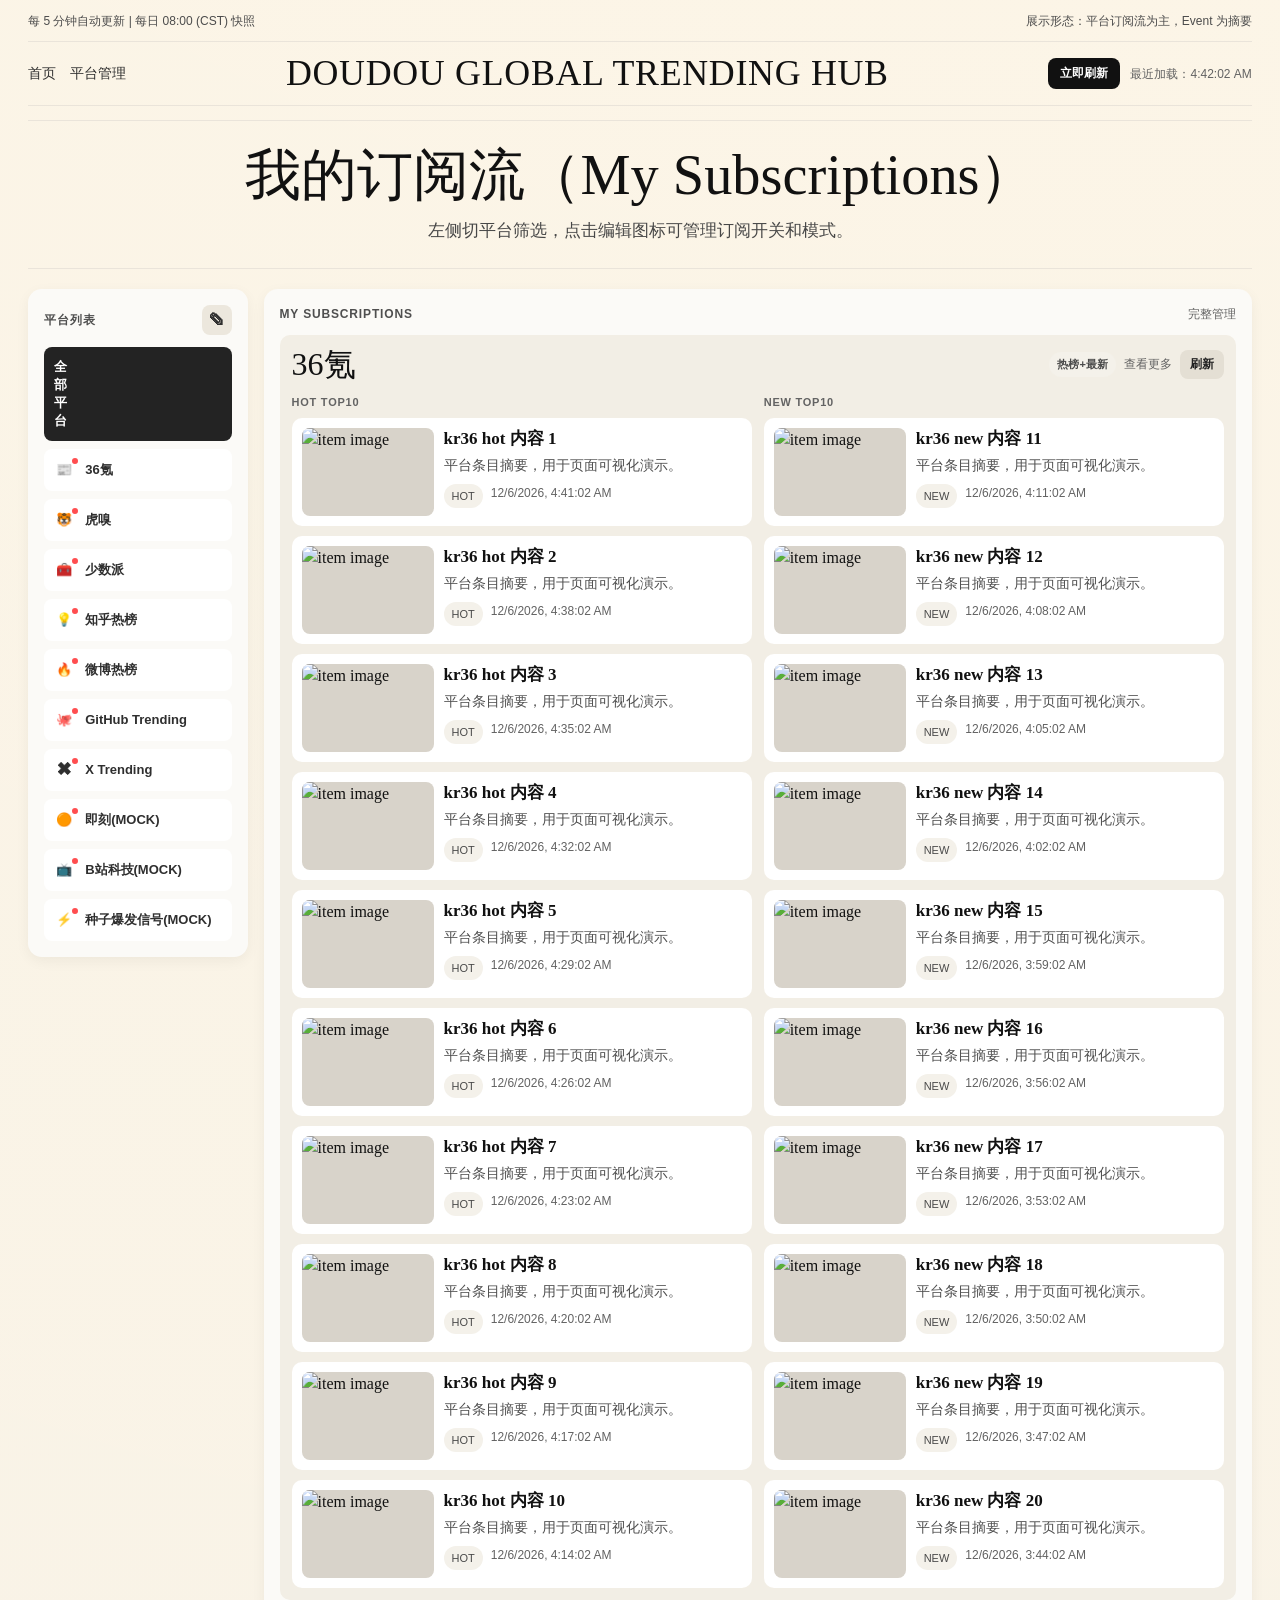
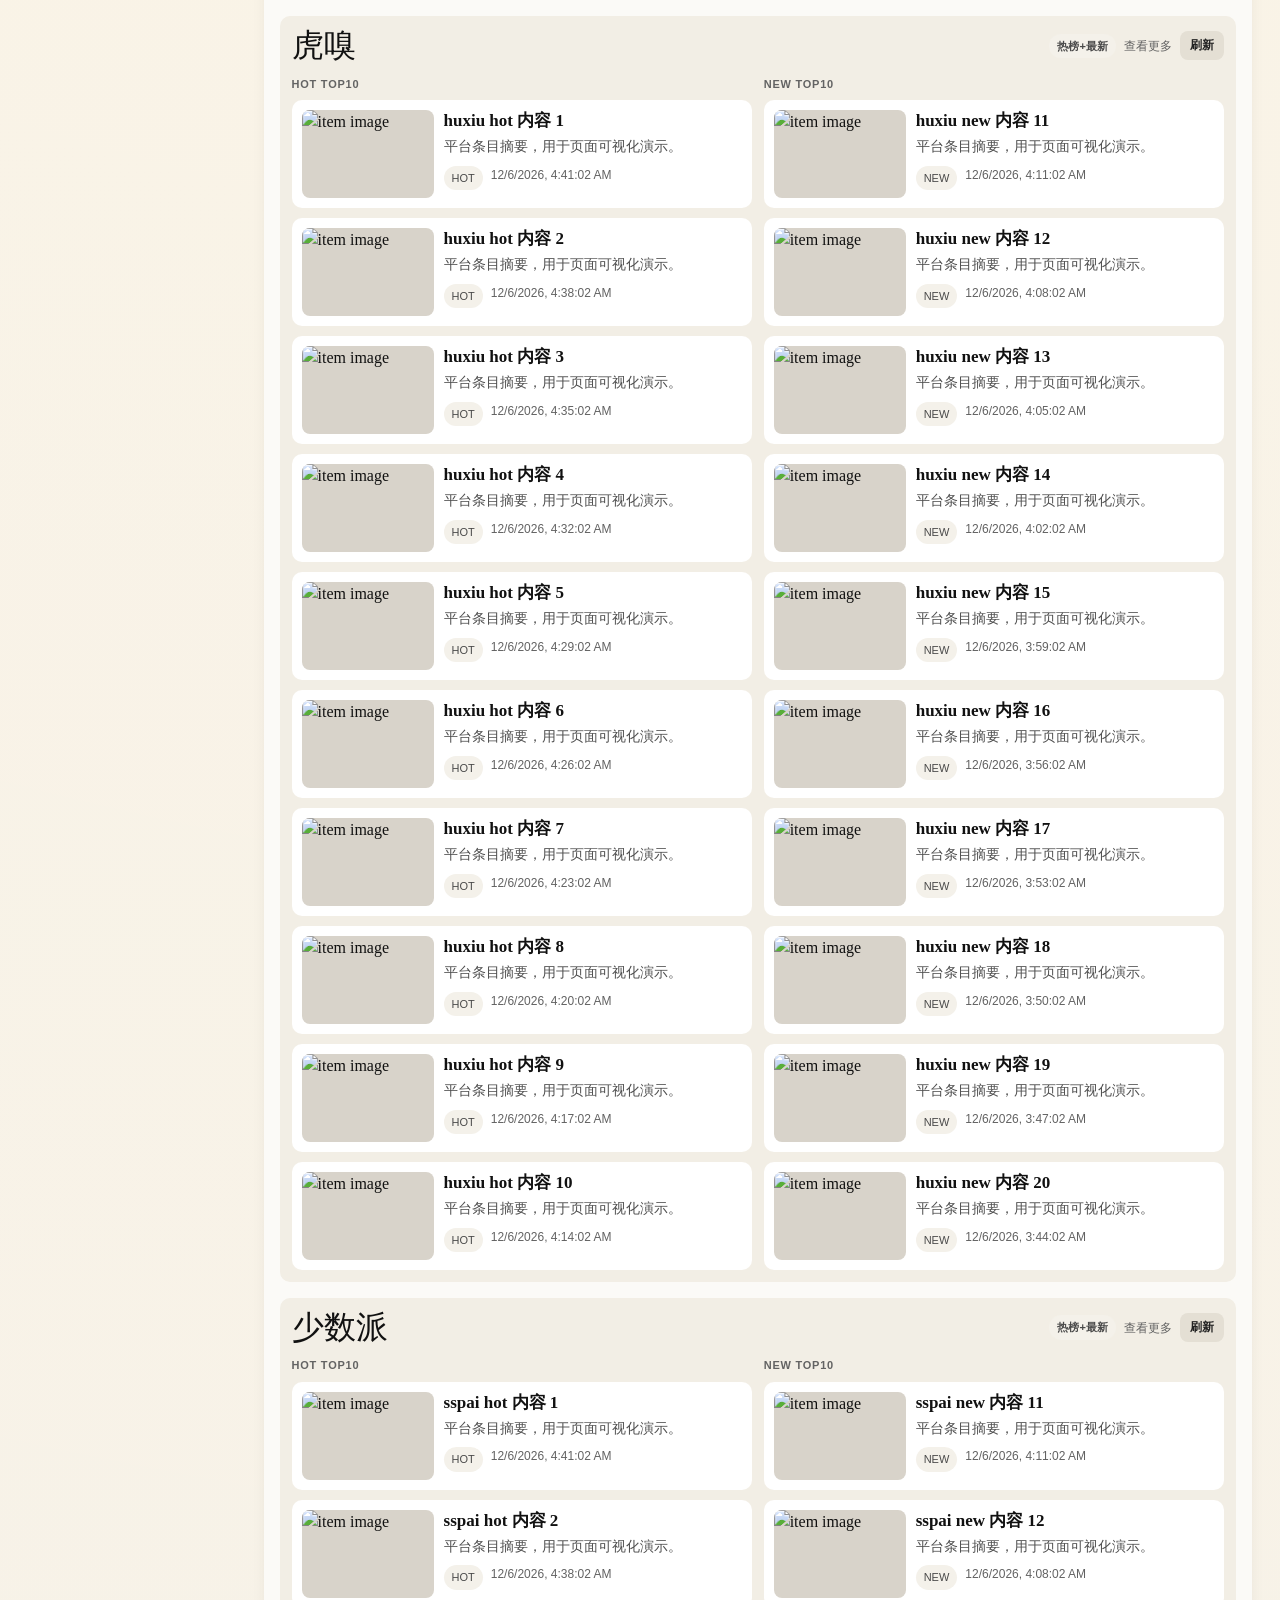
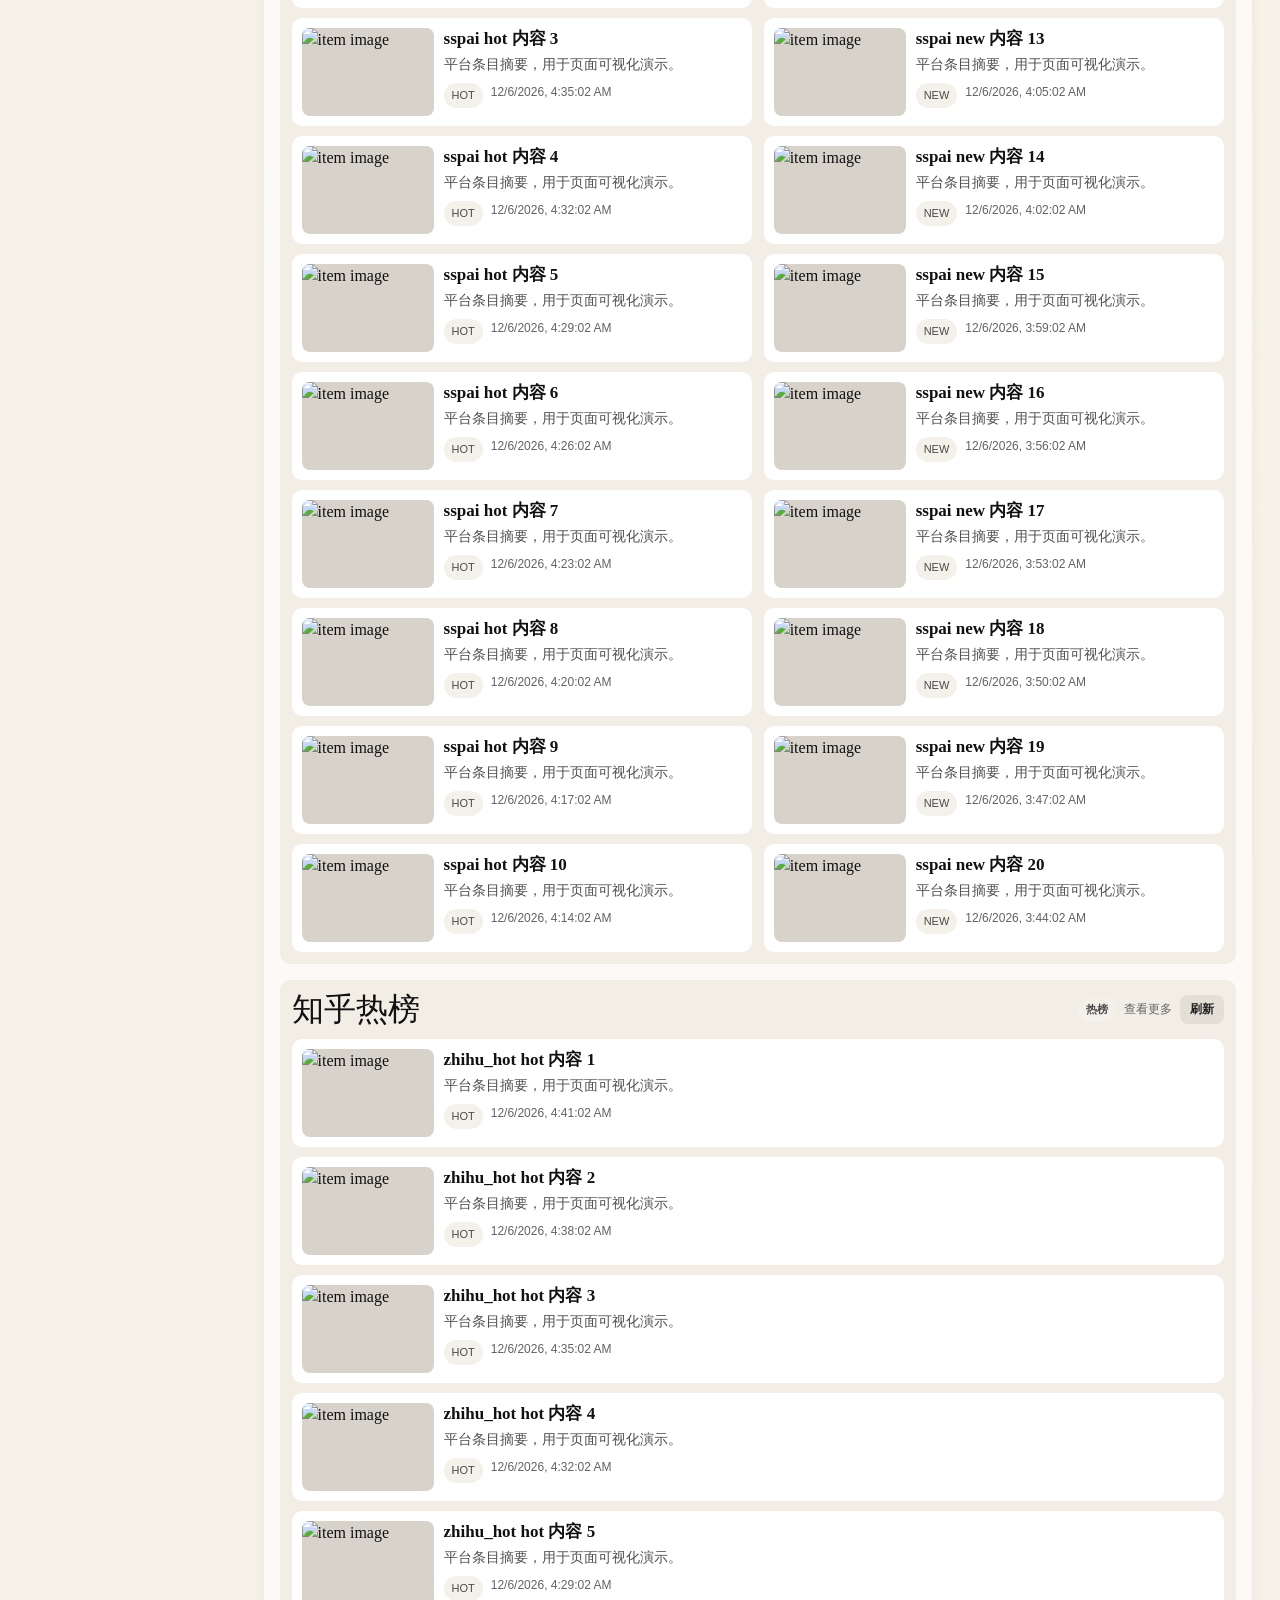
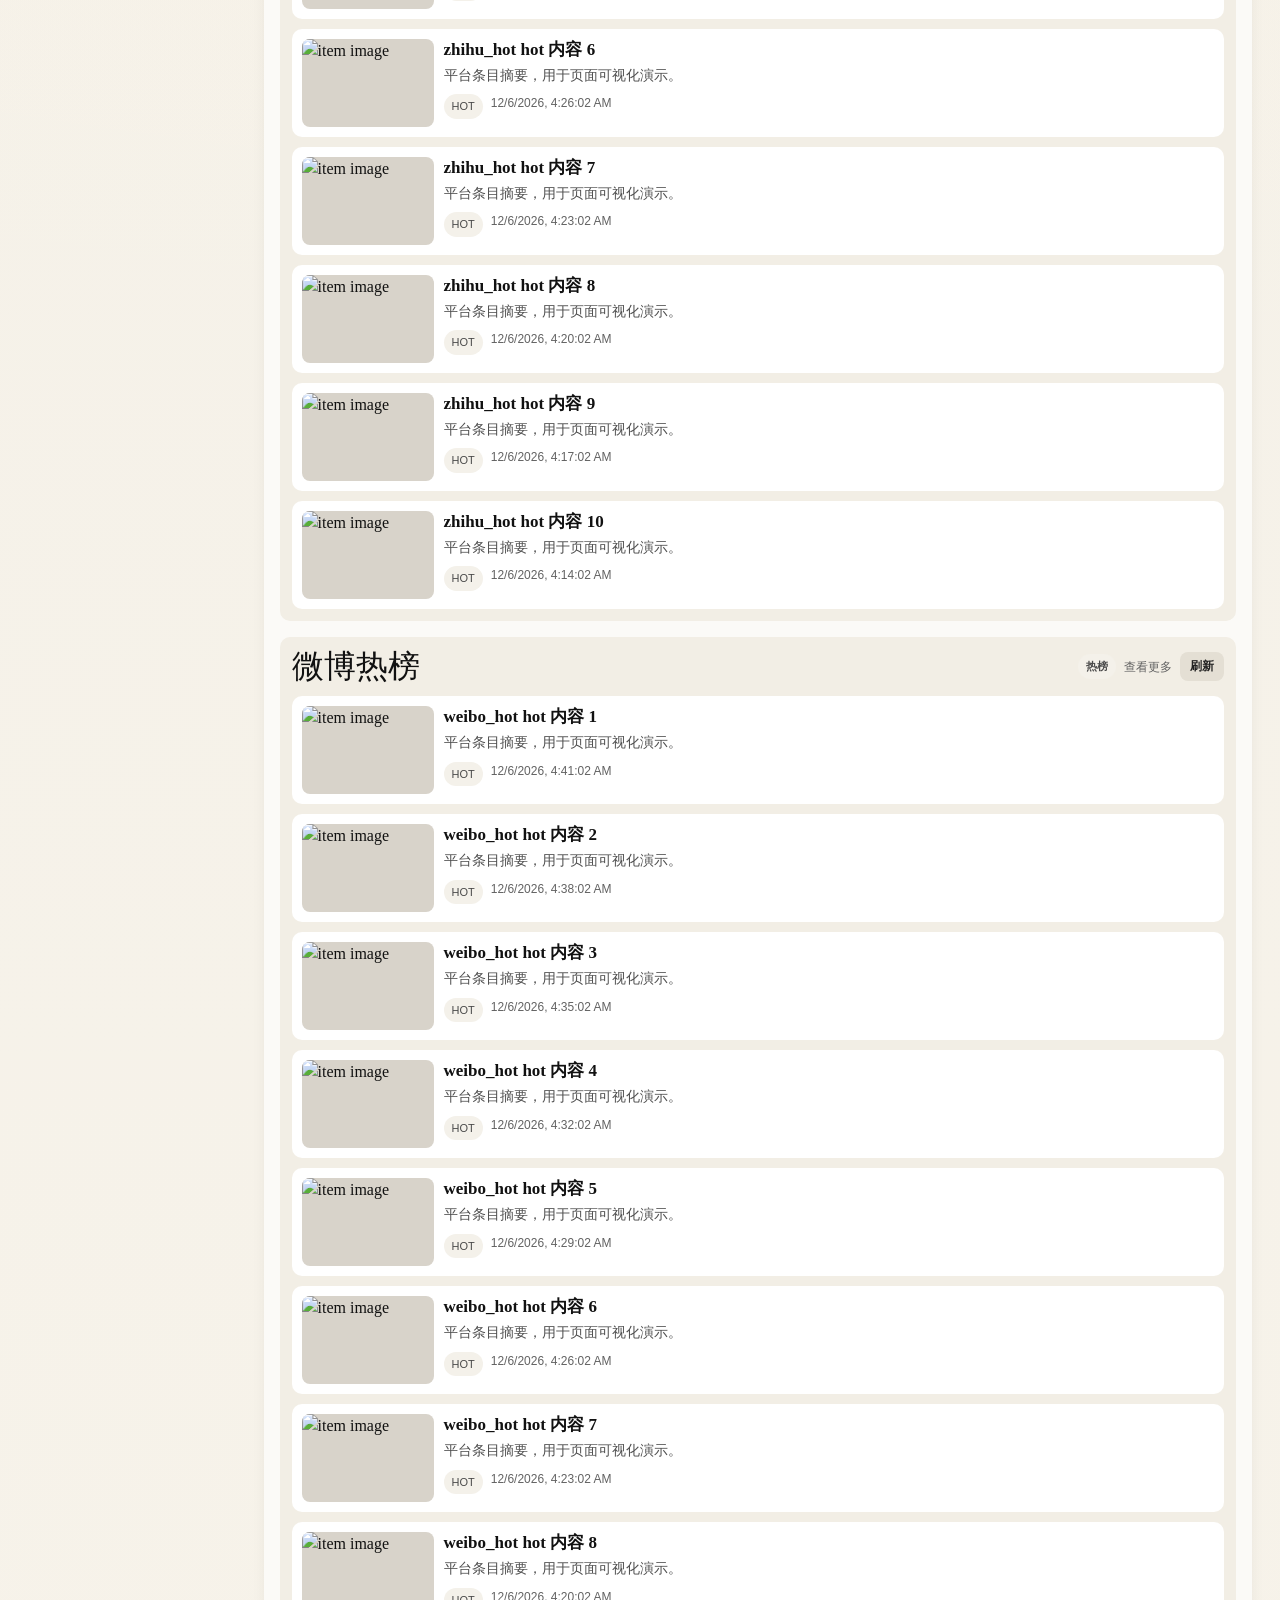
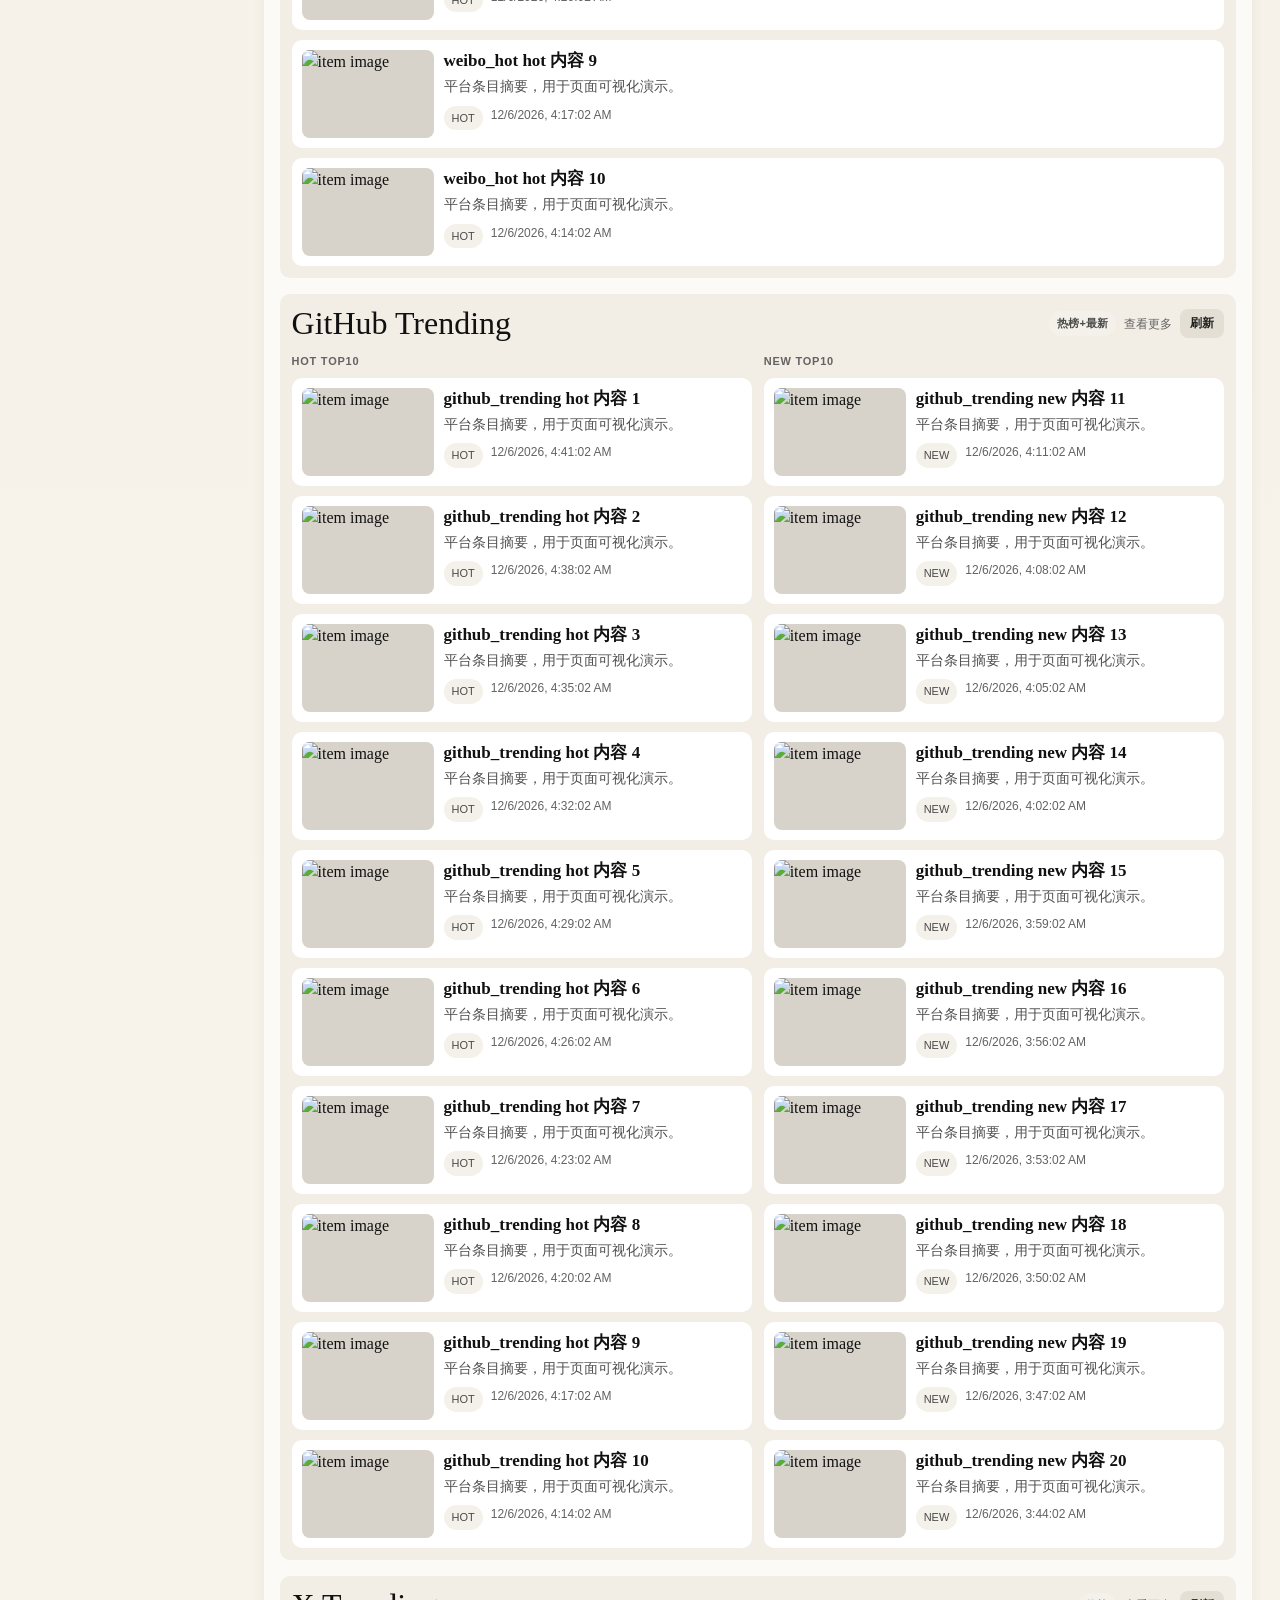
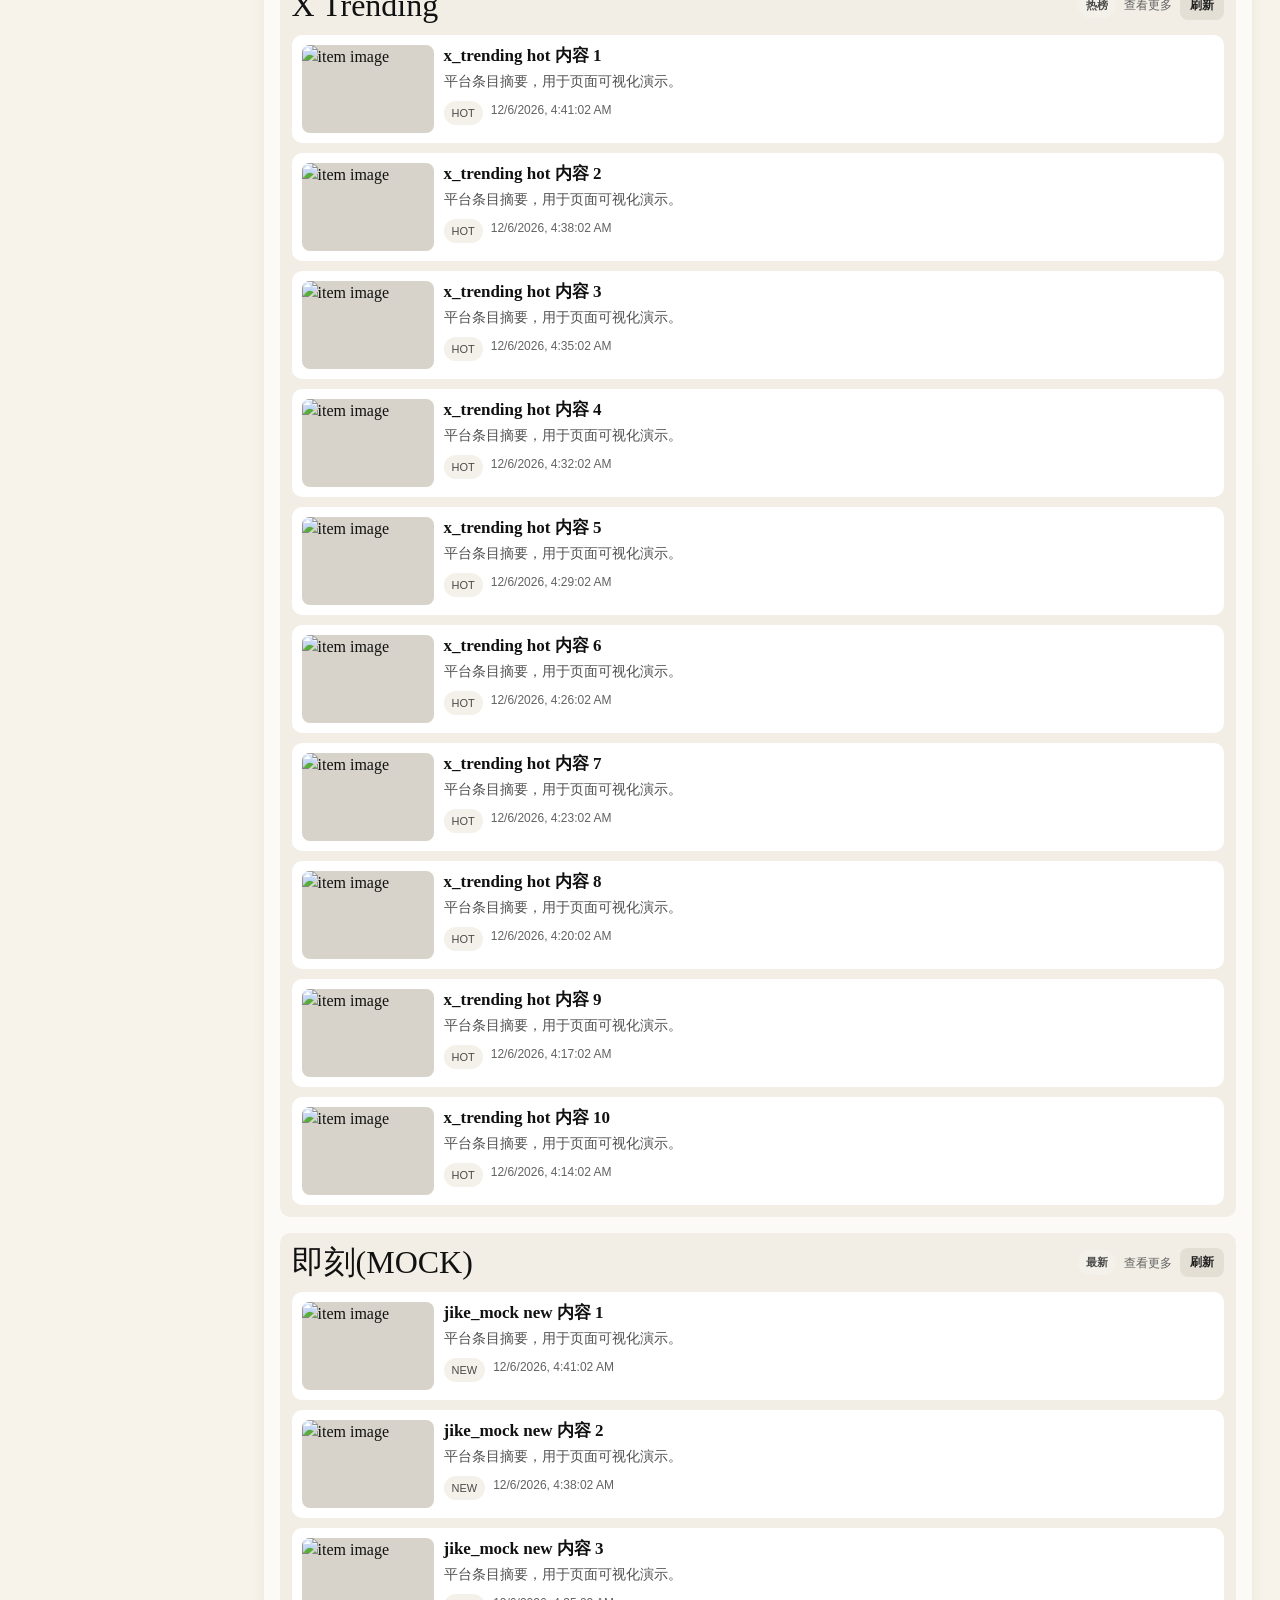
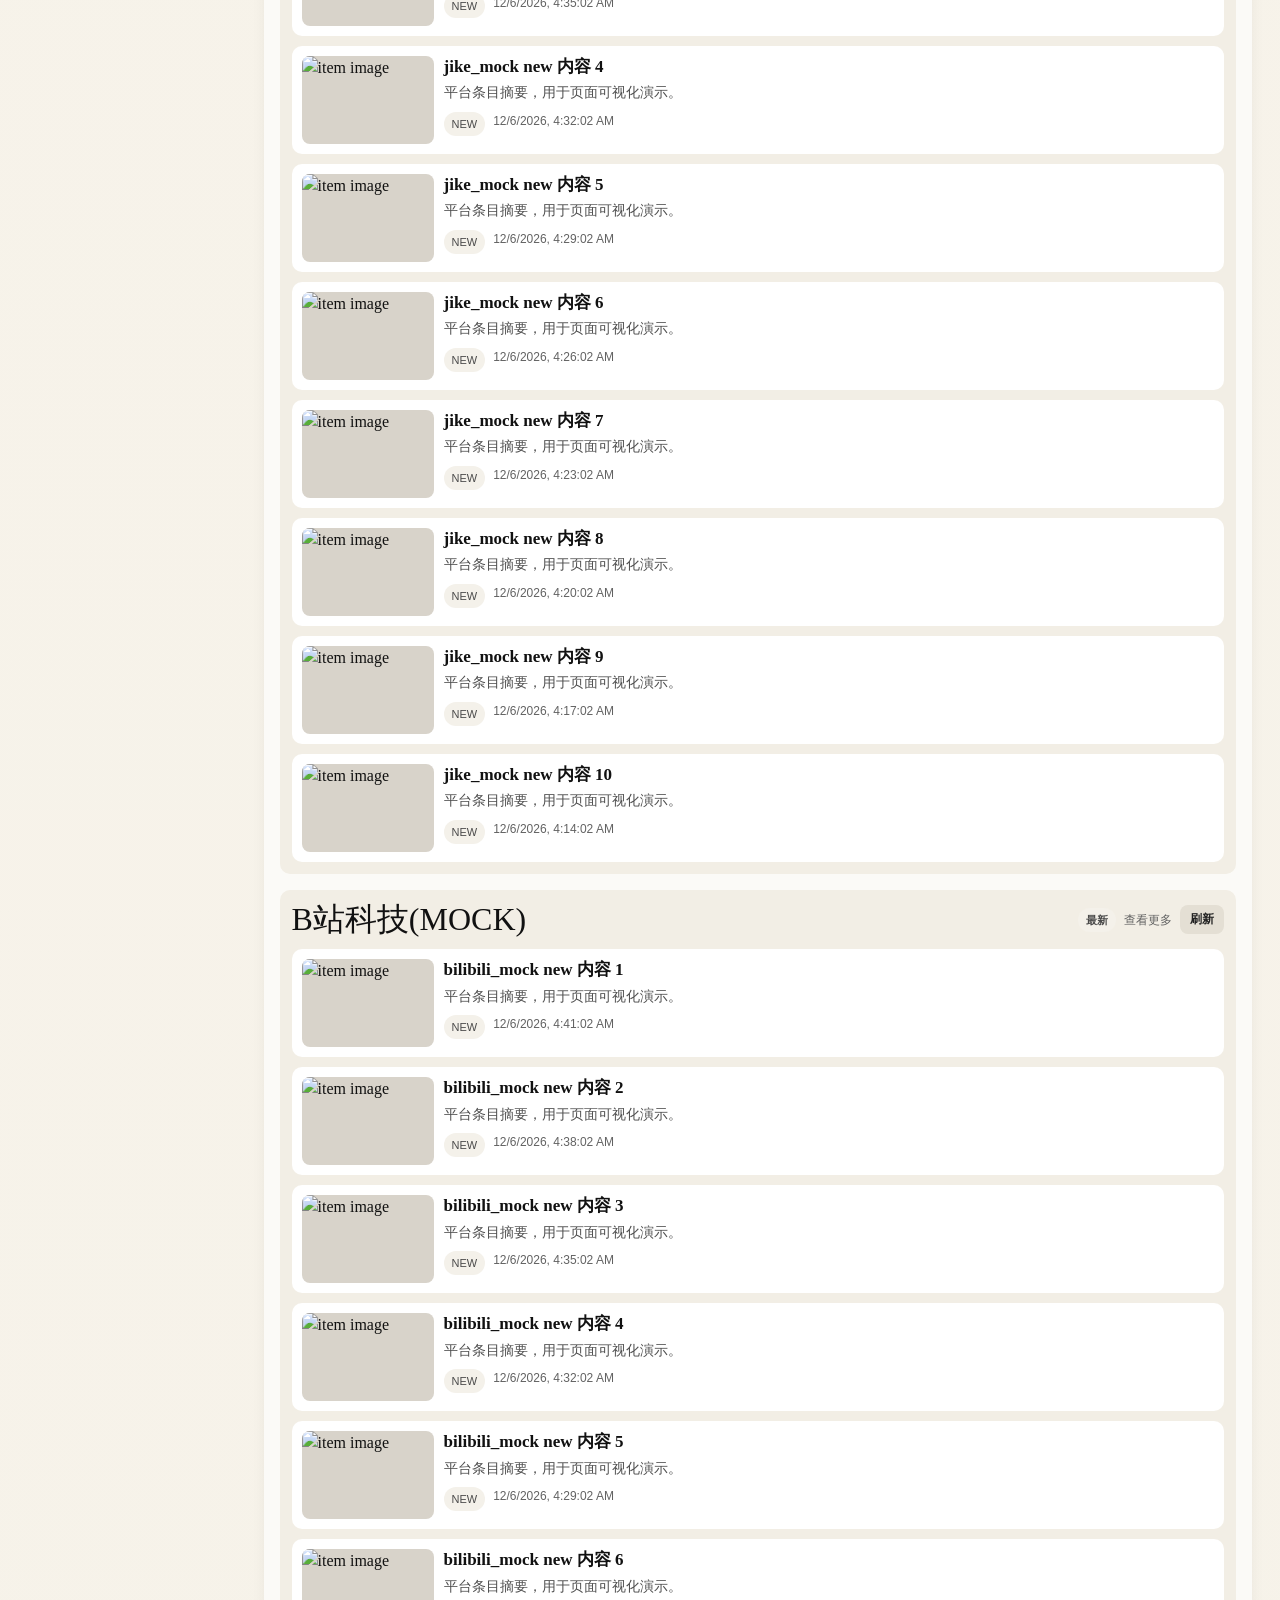
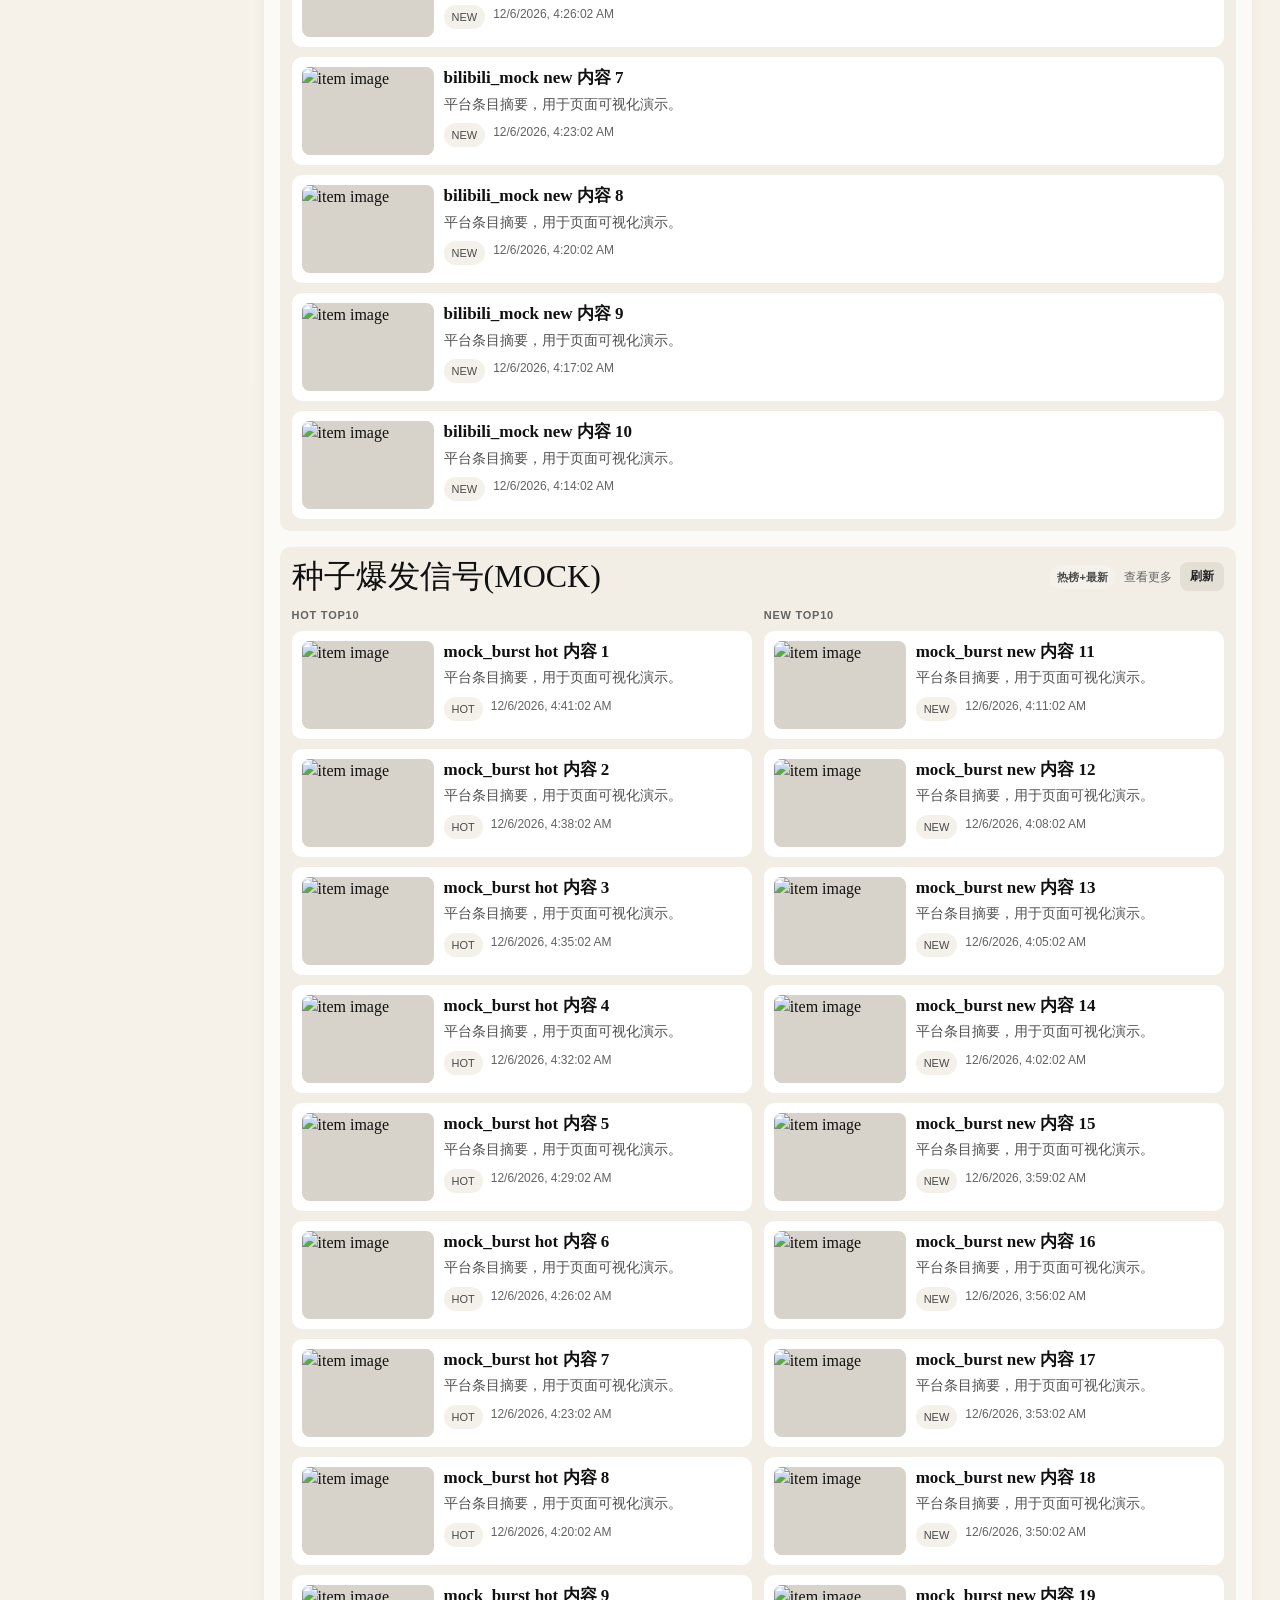
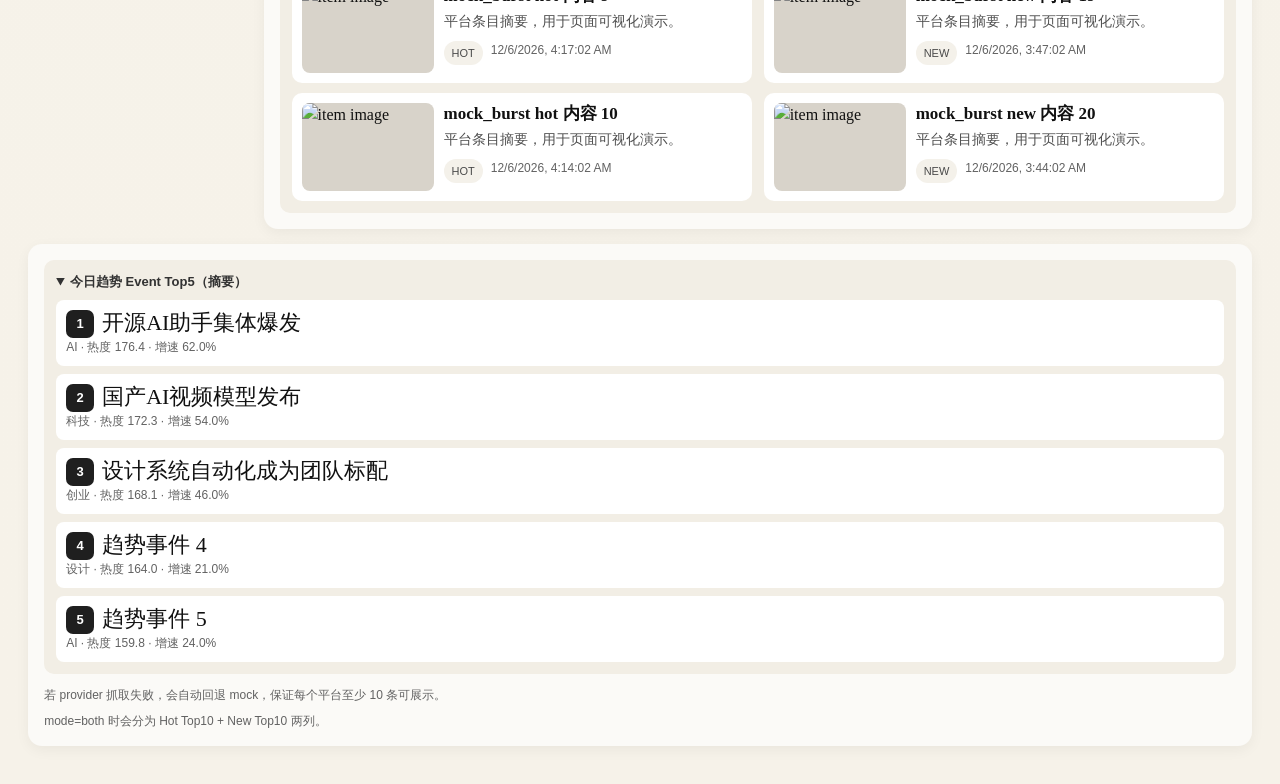
==== frontend/public/index.html @ 19c05f0b "feat: trend radar mvp deploy ready" ====
<!doctype html>
<html lang="zh-CN">
<head>
  <meta charset="UTF-8" />
  <meta name="viewport" content="width=device-width, initial-scale=1.0" />
  <title>中文版全网趋势雷达 - 首页</title>
  <link rel="stylesheet" href="./styles.css" />
</head>
<body>
  <div class="shell">
    <header class="top-note">
      <span>每 5 分钟自动更新 | 每日 08:00 (CST) 快照</span>
      <span>展示形态：平台订阅流为主，Event 为摘要</span>
    </header>

    <nav class="main-nav">
      <div class="links">
        <a href="./index.html">首页</a>
        <a href="./sources.html">平台管理</a>
      </div>
      <h1 class="logo">DOUDOU GLOBAL TRENDING HUB</h1>
      <div class="actions">
        <button id="refreshBtn">立即刷新</button>
        <span id="refreshStatus" class="status">未刷新</span>
      </div>
    </nav>

    <section class="hero compact">
      <h2>我的订阅流（My Subscriptions）</h2>
      <p>左侧切平台筛选，点击编辑图标可管理订阅开关和模式。</p>
    </section>

    <section class="layout home-main-layout">
      <aside class="panel platform-sidebar">
        <div class="section-header-row">
          <h3 class="section-title" style="margin:0;">平台列表</h3>
          <button id="openManageBtn" class="icon-btn" title="编辑订阅">✎</button>
        </div>
        <div id="platformFilterRoot" class="platform-filter-list"></div>
      </aside>

      <main class="panel" id="subscriptionsMain">
        <div class="section-header-row">
          <h3 class="section-title" style="margin:0;">My Subscriptions</h3>
          <a class="small" href="./sources.html">完整管理</a>
        </div>
        <div id="sectionsRoot" class="sections-stack"></div>
      </main>

      <aside class="panel sidebar-secondary">
        <details open class="fold-box">
          <summary>今日趋势 Event Top5（摘要）</summary>
          <div id="topEventsRoot" class="top-events-compact"></div>
        </details>
        <div class="kv-list" style="margin-top:12px;">
          <div class="small">若 provider 抓取失败，会自动回退 mock，保证每个平台至少 10 条可展示。</div>
          <div class="small">mode=both 时会分为 Hot Top10 + New Top10 两列。</div>
        </div>
      </aside>
    </section>
  </div>

  <div id="manageOverlay" class="drawer hidden" aria-hidden="true">
    <div class="drawer-panel">
      <div class="section-header-row" style="margin-bottom:8px;">
        <h3 class="section-title" style="margin:0;">编辑订阅平台</h3>
        <button id="closeManageBtn" class="icon-btn" title="关闭">×</button>
      </div>
      <p class="small" style="margin-top:0;">开启/关闭平台，或切换 Hot / New / Both，首页会立即同步。</p>
      <div id="manageList" class="source-list-rows"></div>
      <div id="manageStatus" class="small" style="margin-top:10px;"></div>
    </div>
  </div>

  <script src="./app.js"></script>
  <script>
    const ITEM_IMAGES = [
      "https://images.unsplash.com/photo-1518770660439-4636190af475?auto=format&fit=crop&w=1000&q=80",
      "https://images.unsplash.com/photo-1498050108023-c5249f4df085?auto=format&fit=crop&w=1000&q=80",
      "https://images.unsplash.com/photo-1517248135467-4c7edcad34c4?auto=format&fit=crop&w=1000&q=80",
      "https://images.unsplash.com/photo-1461749280684-dccba630e2f6?auto=format&fit=crop&w=1000&q=80",
      "https://images.unsplash.com/photo-1519389950473-47ba0277781c?auto=format&fit=crop&w=1000&q=80"
    ];

    const iconMap = {
      kr36: '📰', huxiu: '🐯', sspai: '🧰', zhihu_hot: '💡', weibo_hot: '🔥',
      jike_mock: '🟠', github_trending: '🐙', huggingface_trending: '🤗',
      bilibili_mock: '📺', x_trending: '✖', mock_burst: '⚡'
    };

    const modeLabel = { hot: '热榜', new: '最新', both: '热榜+最新' };
    const SEEN_KEY = 'trend-radar-source-seen-v1';

    const state = {
      home: null,
      sources: [],
      activeSource: 'all',
    };

    function emitHomeDirty() {
      localStorage.setItem('trend-radar-home-dirty', String(Date.now()));
    }

    function loadSeenMap() {
      try {
        return JSON.parse(localStorage.getItem(SEEN_KEY) || '{}');
      } catch {
        return {};
      }
    }

    function saveSeenMap(map) {
      localStorage.setItem(SEEN_KEY, JSON.stringify(map));
    }

    function latestTsForSource(sourceId) {
      const section = ((state.home && state.home.sections) || []).find((s) => s.source_id === sourceId);
      if (!section || !section.items || !section.items.length) return 0;
      return section.items.reduce((acc, it) => {
        const ts = new Date(it.publish_time || 0).getTime();
        return Number.isFinite(ts) ? Math.max(acc, ts) : acc;
      }, 0);
    }

    function hasNewForSource(sourceId) {
      const seenMap = loadSeenMap();
      const seenTs = Number(seenMap[sourceId] || 0);
      const latestTs = latestTsForSource(sourceId);
      return latestTs > seenTs;
    }

    function markSourceSeen(sourceId) {
      if (!sourceId || sourceId === 'all') return;
      const latestTs = latestTsForSource(sourceId);
      const seenMap = loadSeenMap();
      seenMap[sourceId] = latestTs || Date.now();
      saveSeenMap(seenMap);
    }

    function upsertPref(sourceId, patch) {
      const prefs = loadPrefs();
      prefs[sourceId] = { ...(prefs[sourceId] || {}), ...patch };
      savePrefs(prefs);
    }

    function itemImg(item, idx) {
      const t = `${item.title || ""} ${item.summary || ""}`.toLowerCase();
      if (t.includes("design") || t.includes("设计")) return "https://images.unsplash.com/photo-1452802447250-470a88ac82bc?auto=format&fit=crop&w=1000&q=80";
      if (t.includes("ai")) return "https://images.unsplash.com/photo-1677442135136-760c813028c0?auto=format&fit=crop&w=1000&q=80";
      return ITEM_IMAGES[idx % ITEM_IMAGES.length];
    }

    function renderCompactEvents(list) {
      if (!list || !list.length) return '<p class="small">暂无趋势事件</p>';
      return list.slice(0, 5).map((e, idx) => `
        <article class="event-item compact-event-item">
          <h4 class="compact-event-title">
            <a class="rank-row" href="./event.html?id=${encodeURIComponent(e.id)}">
              <span class="rank-num">${idx + 1}</span>
              <span class="rank-title">${e.title}</span>
            </a>
          </h4>
          <div class="small">${e.category} · 热度 ${fmtScore(e.heat_score)} · 增速 ${fmtGrowth(e.growth_rate)}</div>
        </article>
      `).join('');
    }

    function renderSourceFilters() {
      const enabled = (state.sources || []).filter((s) => s.enabled);
      if (state.activeSource !== 'all' && !enabled.find((x) => x.id === state.activeSource)) {
        state.activeSource = 'all';
      }
      const root = document.getElementById('platformFilterRoot');
      root.innerHTML = `
        <button class="filter-pill ${state.activeSource === 'all' ? 'active' : ''}" data-source-filter="all">全部平台</button>
        ${enabled.map((s) => `
          <button class="filter-pill ${state.activeSource === s.id ? 'active' : ''}" data-source-filter="${s.id}">
            <span class="source-pill-icon">
              <span>${iconMap[s.id] || '🧩'}</span>
              ${hasNewForSource(s.id) ? '<i class="new-dot" title="有新内容"></i>' : ''}
            </span>
            <span>${s.name}</span>
          </button>
        `).join('')}
      `;
    }

    function getVisibleSections() {
      const sections = (state.home && state.home.sections) || [];
      if (state.activeSource === 'all') return sections;
      return sections.filter((s) => s.source_id === state.activeSource);
    }

    function renderItemCard(it, idx) {
      return `
        <article class="item-card">
          <a class="item-thumb" href="${it.url}" target="_blank" rel="noreferrer">
            <img src="${itemImg(it, idx)}" alt="item image" loading="lazy" />
          </a>
          <div>
            <h5><a href="${it.url}" target="_blank" rel="noreferrer">${it.title}</a></h5>
            <p>${it.summary || ""}</p>
            <div class="meta">
              <span class="tag">${(it.mode || '').toUpperCase()}</span>
              <span>${new Date(it.publish_time).toLocaleString()}</span>
            </div>
          </div>
        </article>
      `;
    }

    function renderSectionList(items) {
      return (items || []).slice(0, 10).map((it, idx) => renderItemCard(it, idx)).join('') || '<p class="small">暂无数据</p>';
    }

    function renderSections() {
      const sections = getVisibleSections();
      const root = document.getElementById('sectionsRoot');
      if (!sections.length) {
        root.innerHTML = '<div class="panel"><p class="small">当前筛选下暂无平台内容，请切换左侧平台或修改订阅。</p></div>';
        return;
      }

      root.innerHTML = sections.map((s) => {
        const hotItems = (s.items || []).filter((x) => x.mode === 'hot').slice(0, 10);
        const newItems = (s.items || []).filter((x) => x.mode === 'new').slice(0, 10);
        let content = '';
        if (s.mode === 'both') {
          content = `
            <div class="dual-list-grid">
              <div>
                <h5 class="sublist-title">Hot Top10</h5>
                ${renderSectionList(hotItems)}
              </div>
              <div>
                <h5 class="sublist-title">New Top10</h5>
                ${renderSectionList(newItems)}
              </div>
            </div>
          `;
        } else {
          const filtered = (s.items || []).filter((x) => x.mode === s.mode).slice(0, 10);
          content = renderSectionList(filtered);
        }

        return `
          <section class="source-section" data-source-id="${s.source_id}">
            <div class="section-header-row">
              <h4>${s.source_name}</h4>
              <div class="section-actions">
                <span class="tag mode-tag">${modeLabel[s.mode] || s.mode}</span>
                <a class="small" href="/platform/${encodeURIComponent(s.source_id)}">查看更多</a>
                <button class="ghost-btn" data-source-refresh="${s.source_id}">刷新</button>
              </div>
            </div>
            ${content}
          </section>
        `;
      }).join('');
    }

    function renderManageList() {
      const list = state.sources || [];
      const root = document.getElementById('manageList');
      root.innerHTML = list.map((s) => `
        <div class="source-row">
          <div class="source-main">
            <div class="source-icon">${iconMap[s.id] || '🧩'}</div>
            <div>
              <div class="source-name">${s.name}</div>
              <div class="small">${s.id}</div>
            </div>
          </div>
          <div class="source-controls">
            <label class="toggle-wrap">
              <input type="checkbox" data-manage-id="${s.id}" data-manage-type="enabled" ${s.enabled ? 'checked' : ''} />
              <span>启用</span>
            </label>
            <select data-manage-id="${s.id}" data-manage-type="mode">
              <option value="hot" ${s.mode === 'hot' ? 'selected' : ''}>hot</option>
              <option value="new" ${s.mode === 'new' ? 'selected' : ''}>new</option>
              <option value="both" ${s.mode === 'both' ? 'selected' : ''}>both</option>
            </select>
          </div>
        </div>
      `).join('');
    }

    function renderAll() {
      const home = state.home || { top_events: [] };
      document.getElementById('topEventsRoot').innerHTML = renderCompactEvents(home.top_events || []);
      renderSourceFilters();
      renderSections();
      renderManageList();
      document.getElementById('refreshStatus').textContent = `最近加载：${new Date().toLocaleTimeString()}`;
    }

    async function loadHomeAndSources() {
      const [home, sourcesRes] = await Promise.all([apiGet('/home'), apiGet('/sources')]);
      state.home = home;
      state.sources = sourcesRes.items || [];
      renderAll();
    }

    async function refreshAll() {
      document.getElementById('refreshStatus').textContent = '刷新中...';
      await apiPost('/refresh');
      await loadHomeAndSources();
      emitHomeDirty();
    }

    document.getElementById('refreshBtn').onclick = async () => {
      try {
        await refreshAll();
      } catch (e) {
        document.getElementById('refreshStatus').textContent = `刷新失败：${e.message}`;
      }
    };

    document.getElementById('platformFilterRoot').addEventListener('click', (e) => {
      const btn = e.target.closest('[data-source-filter]');
      if (!btn) return;
      state.activeSource = btn.getAttribute('data-source-filter') || 'all';
      markSourceSeen(state.activeSource);
      renderSourceFilters();
      renderSections();
    });

    document.getElementById('sectionsRoot').addEventListener('click', async (e) => {
      const btn = e.target.closest('[data-source-refresh]');
      if (!btn) return;
      btn.disabled = true;
      btn.textContent = '刷新中';
      try {
        await refreshAll();
      } finally {
        btn.disabled = false;
        btn.textContent = '刷新';
      }
    });

    document.getElementById('openManageBtn').addEventListener('click', () => {
      const overlay = document.getElementById('manageOverlay');
      overlay.classList.remove('hidden');
      overlay.setAttribute('aria-hidden', 'false');
    });

    document.getElementById('closeManageBtn').addEventListener('click', () => {
      const overlay = document.getElementById('manageOverlay');
      overlay.classList.add('hidden');
      overlay.setAttribute('aria-hidden', 'true');
    });

    document.getElementById('manageOverlay').addEventListener('click', (e) => {
      if (e.target.id === 'manageOverlay') {
        e.currentTarget.classList.add('hidden');
        e.currentTarget.setAttribute('aria-hidden', 'true');
      }
    });

    document.getElementById('manageList').addEventListener('change', async (e) => {
      const el = e.target;
      const id = el.getAttribute('data-manage-id');
      const type = el.getAttribute('data-manage-type');
      if (!id || !type) return;

      const statusNode = document.getElementById('manageStatus');
      statusNode.textContent = '保存中...';

      try {
        if (type === 'enabled') {
          const enabled = !!el.checked;
          await apiPost(`/sources/${id}/toggle`, { enabled });
          upsertPref(id, { enabled });
        } else if (type === 'mode') {
          const mode = el.value;
          await apiPost(`/sources/${id}/mode`, { mode });
          upsertPref(id, { mode });
        }

        emitHomeDirty();
        await loadHomeAndSources();
        statusNode.textContent = `已更新 ${id}`;
      } catch (err) {
        statusNode.textContent = `更新失败 ${id}: ${err.message}`;
      }
    });

    window.addEventListener('storage', (e) => {
      if (e.key === 'trend-radar-home-dirty') {
        loadHomeAndSources().catch(() => {});
      }
    });

    loadHomeAndSources().catch((e) => {
      document.getElementById('refreshStatus').textContent = `加载失败：${e.message}`;
    });
  </script>
</body>
</html>
---- frontend/public/styles.css ----
:root {
  --paper: #f7f3ea;
  --paper-soft: #f2eee5;
  --card: #fbfaf7;
  --white: #ffffff;
  --ink: #111111;
  --muted: #626262;
  --line: #ddd6ca;
  --line-soft: #eae4da;
  --accent: #b01820;
  --tag-bg: #f4f1ea;
  --radius-lg: 14px;
  --radius-md: 10px;
  --radius-sm: 8px;
  --shadow-soft: 0 4px 14px rgba(16, 16, 16, 0.05);
}

* {
  box-sizing: border-box;
}

html,
body {
  margin: 0;
  padding: 0;
}

body {
  color: var(--ink);
  background:
    radial-gradient(circle at 82% -12%, #fff7e7 0%, rgba(255, 247, 231, 0) 46%),
    linear-gradient(180deg, #f2eee6 0%, var(--paper) 54%, #f6f2e9 100%);
  font-family: "Source Han Serif SC", "Noto Serif SC", "Songti SC", Georgia, serif;
  line-height: 1.5;
}

a {
  color: inherit;
  text-decoration: none;
}

.shell {
  width: 100%;
  margin: 0 auto;
  padding: 0 clamp(12px, 2.2vw, 30px) 38px;
}

.top-note {
  min-height: 42px;
  display: flex;
  align-items: center;
  justify-content: space-between;
  font-family: "IBM Plex Sans", "Segoe UI", sans-serif;
  font-size: 12px;
  color: #4c4c4c;
  border-bottom: 1px solid var(--line-soft);
}

.main-nav {
  display: grid;
  grid-template-columns: auto 1fr auto;
  align-items: center;
  gap: 12px;
  padding: 12px 0;
  border-bottom: 1px solid var(--line-soft);
}

.main-nav .links {
  display: flex;
  gap: 14px;
  align-items: center;
  font-family: "IBM Plex Sans", "Segoe UI", sans-serif;
}

.main-nav .links a {
  font-size: 14px;
  color: #2f2f2f;
}

.logo {
  margin: 0;
  text-align: center;
  font-size: clamp(28px, 2.8vw, 42px);
  line-height: 1.1;
  letter-spacing: 0.02em;
  text-transform: uppercase;
  font-weight: 500;
}

.actions {
  display: flex;
  align-items: center;
  justify-content: flex-end;
  gap: 10px;
}

button,
.btn {
  border: 0;
  background: var(--ink);
  color: #fff;
  padding: 7px 12px;
  border-radius: var(--radius-sm);
  font-size: 12px;
  font-weight: 700;
  cursor: pointer;
  font-family: "IBM Plex Sans", "Segoe UI", sans-serif;
}

button:disabled {
  opacity: 0.6;
  cursor: not-allowed;
}

.status {
  font-family: "IBM Plex Sans", "Segoe UI", sans-serif;
  font-size: 12px;
  color: var(--muted);
}

.hero {
  margin-top: 14px;
  padding: 22px 10px 24px;
  text-align: center;
  border-top: 1px solid var(--line-soft);
  border-bottom: 1px solid var(--line-soft);
}

.hero h2 {
  margin: 0;
  font-size: clamp(34px, 4.4vw, 58px);
  line-height: 1.15;
  font-weight: 500;
}

.hero p {
  margin: 10px auto 0;
  max-width: 760px;
  font-size: 17px;
  color: #474747;
}

.small,
.meta,
.section-sub {
  font-family: "IBM Plex Sans", "Segoe UI", sans-serif;
  color: var(--muted);
  font-size: 12px;
}

.layout {
  margin-top: 20px;
  display: grid;
  gap: clamp(12px, 1.2vw, 18px);
}

.home-main-layout {
  grid-template-columns:
    clamp(190px, 15vw, 246px)
    minmax(0, 1fr)
    clamp(258px, 21vw, 336px);
}

.panel,
.card {
  background: var(--card);
  border-radius: var(--radius-lg);
  padding: 16px;
  min-width: 0;
  box-shadow: var(--shadow-soft);
}

.section-title {
  margin: 0;
  font-family: "IBM Plex Sans", "Segoe UI", sans-serif;
  text-transform: uppercase;
  letter-spacing: 0.07em;
  font-size: 12px;
  color: #4f4f4f;
  font-weight: 700;
}

.section-header-row {
  display: flex;
  align-items: center;
  justify-content: space-between;
  gap: 12px;
  margin-bottom: 12px;
}

.section-header-row h4 {
  margin: 0;
  font-size: 32px;
  font-weight: 500;
  line-height: 1.1;
}

.kv-list {
  display: grid;
  gap: 8px;
}

.platform-sidebar {
  align-self: start;
  position: sticky;
  top: 10px;
}

.platform-filter-list {
  display: grid;
  gap: 8px;
}

.filter-pill {
  border: 0;
  background: var(--white);
  color: #2f2f2f;
  padding: 11px 10px;
  text-align: left;
  display: grid;
  grid-template-columns: 22px 1fr;
  align-items: center;
  gap: 9px;
  border-radius: var(--radius-sm);
  font-family: "IBM Plex Sans", "Segoe UI", sans-serif;
  font-size: 13px;
  font-weight: 600;
  cursor: pointer;
}

.filter-pill.active {
  background: #232323;
  color: #fff;
}

.source-pill-icon {
  position: relative;
  width: 20px;
  height: 20px;
  display: inline-flex;
  align-items: center;
  justify-content: center;
}

.new-dot {
  position: absolute;
  width: 10px;
  height: 10px;
  border-radius: 50%;
  background: #ff4d4f;
  border: 2px solid #fff;
  top: -4px;
  right: -6px;
}

.icon-btn {
  border: 0;
  background: #ece7dd;
  color: #2f2f2f;
  width: 30px;
  height: 30px;
  display: inline-flex;
  align-items: center;
  justify-content: center;
  padding: 0;
  font-size: 16px;
  border-radius: var(--radius-sm);
  cursor: pointer;
}

.sections-stack {
  display: grid;
  gap: 16px;
}

.source-section {
  background: var(--paper-soft);
  border-radius: var(--radius-md);
  padding: 12px;
  overflow: hidden;
}

.section-actions {
  display: flex;
  align-items: center;
  gap: 8px;
  flex-wrap: wrap;
  justify-content: flex-end;
}

.tag {
  border: 0;
  background: var(--tag-bg);
  color: #4a4a4a;
  padding: 4px 8px;
  border-radius: 999px;
  font-size: 11px;
  font-family: "IBM Plex Sans", "Segoe UI", sans-serif;
}

.mode-tag {
  font-weight: 700;
}

.ghost-btn {
  border: 0;
  background: #e4dfd4;
  color: #222;
  padding: 6px 10px;
  font-size: 12px;
  font-weight: 600;
  border-radius: var(--radius-sm);
  font-family: "IBM Plex Sans", "Segoe UI", sans-serif;
  cursor: pointer;
}

.dual-list-grid {
  display: grid;
  grid-template-columns: 1fr 1fr;
  gap: 12px;
  min-width: 0;
}

.sublist-title {
  margin: 0 0 8px;
  font-family: "IBM Plex Sans", "Segoe UI", sans-serif;
  text-transform: uppercase;
  letter-spacing: 0.07em;
  font-size: 11px;
  font-weight: 700;
  color: #636363;
}

.item-card {
  display: grid;
  grid-template-columns: 132px 1fr;
  gap: 10px;
  min-width: 0;
  padding: 10px;
  border-radius: var(--radius-md);
  background: var(--white);
  margin-bottom: 10px;
}

.item-card:last-child {
  margin-bottom: 0;
}

.item-thumb {
  display: block;
  width: 100%;
  height: 88px;
  border-radius: var(--radius-sm);
  overflow: hidden;
  background: #d8d3ca;
}

.item-thumb img {
  width: 100%;
  height: 100%;
  object-fit: cover;
  display: block;
}

.item-card h5 {
  margin: 0;
  font-size: 17px;
  line-height: 1.25;
  font-weight: 700;
  word-break: break-word;
}

.item-card p {
  margin: 6px 0 0;
  font-size: 14px;
  line-height: 1.45;
  color: #4f4f4f;
  word-break: break-word;
}

.meta {
  margin-top: 8px;
  display: flex;
  flex-wrap: wrap;
  gap: 8px;
}

.sidebar-secondary {
  align-self: start;
  position: sticky;
  top: 10px;
}

.fold-box {
  background: var(--paper-soft);
  border-radius: var(--radius-md);
  padding: 12px;
}

.fold-box > summary {
  font-family: "IBM Plex Sans", "Segoe UI", sans-serif;
  font-size: 13px;
  cursor: pointer;
  font-weight: 700;
  color: #323232;
}

.top-events-compact {
  margin-top: 8px;
  display: grid;
  gap: 8px;
}

.event-item {
  padding: 0;
  border: 0;
}

.compact-event-item {
  background: var(--white);
  border-radius: var(--radius-sm);
  padding: 10px;
}

.compact-event-title {
  margin: 0;
}

.rank-row {
  display: grid;
  grid-template-columns: 28px 1fr;
  gap: 8px;
  align-items: start;
}

.rank-num {
  width: 28px;
  height: 28px;
  border-radius: 7px;
  background: #1f1f1f;
  color: #fff;
  display: inline-flex;
  align-items: center;
  justify-content: center;
  font-family: "IBM Plex Sans", "Segoe UI", sans-serif;
  font-size: 13px;
  font-weight: 700;
  line-height: 1;
}

.rank-title {
  display: block;
  font-size: 22px;
  line-height: 1.2;
  font-weight: 500;
}

.drawer {
  position: fixed;
  inset: 0;
  background: rgba(16, 16, 16, 0.3);
  display: flex;
  justify-content: flex-end;
  z-index: 50;
}

.drawer.hidden {
  display: none;
}

.drawer-panel {
  width: min(520px, 100%);
  height: 100%;
  background: var(--card);
  padding: 18px;
  overflow: auto;
  box-shadow: -8px 0 20px rgba(16, 16, 16, 0.14);
}

.source-list-rows {
  display: grid;
  gap: 10px;
}

.source-row {
  background: var(--white);
  border-radius: var(--radius-sm);
  padding: 10px 12px;
  display: grid;
  grid-template-columns: 1fr auto;
  gap: 10px;
  align-items: center;
}

.source-main {
  display: flex;
  align-items: center;
  gap: 10px;
}

.source-icon {
  width: 36px;
  height: 36px;
  border-radius: var(--radius-sm);
  display: inline-flex;
  align-items: center;
  justify-content: center;
  background: #ece7de;
  font-size: 18px;
}

.source-name {
  font-size: 17px;
  line-height: 1.2;
  font-weight: 700;
}

.source-controls {
  display: flex;
  align-items: center;
  gap: 8px;
}

.source-controls select {
  border: 0;
  background: #ebe5db;
  color: #2d2d2d;
  padding: 6px 10px;
  border-radius: 7px;
  font-size: 12px;
  font-weight: 600;
  font-family: "IBM Plex Sans", "Segoe UI", sans-serif;
}

.toggle-wrap {
  display: inline-flex;
  align-items: center;
  gap: 6px;
  font-size: 12px;
  color: #4f4f4f;
  font-family: "IBM Plex Sans", "Segoe UI", sans-serif;
}

.table {
  width: 100%;
  border-collapse: collapse;
  font-family: "IBM Plex Sans", "Segoe UI", sans-serif;
  font-size: 13px;
}

.table th,
.table td {
  border-bottom: 1px solid var(--line-soft);
  padding: 8px;
  text-align: left;
}

.details {
  margin-bottom: 10px;
  padding: 10px;
  background: var(--white);
  border-radius: var(--radius-sm);
}

.timeline-item {
  border-left: 2px solid #d8d1c5;
  padding-left: 10px;
  margin-bottom: 10px;
}

.grid {
  display: grid;
  gap: 12px;
}

@media (max-width: 1400px) and (min-width: 1161px) {
  .home-main-layout {
    grid-template-columns: 220px minmax(0, 1fr);
  }

  .sidebar-secondary {
    grid-column: 1 / -1;
    position: static;
  }
}

@media (max-width: 1160px) {
  .main-nav {
    grid-template-columns: 1fr;
  }

  .logo {
    text-align: left;
  }

  .actions {
    justify-content: flex-start;
  }

  .home-main-layout {
    grid-template-columns: 1fr;
  }

  .platform-sidebar,
  .sidebar-secondary {
    position: static;
  }
}

@media (max-width: 720px) {
  .shell {
    padding: 0 12px 24px;
  }

  .dual-list-grid {
    grid-template-columns: 1fr;
  }

  .item-card {
    grid-template-columns: 1fr;
  }

  .item-thumb {
    height: 170px;
  }

  .section-header-row {
    flex-wrap: wrap;
  }

  .source-row {
    grid-template-columns: 1fr;
  }

  .source-controls {
    justify-content: flex-start;
  }

  .rank-title {
    font-size: 18px;
  }

  .hero h2 {
    font-size: clamp(30px, 8vw, 44px);
  }
}
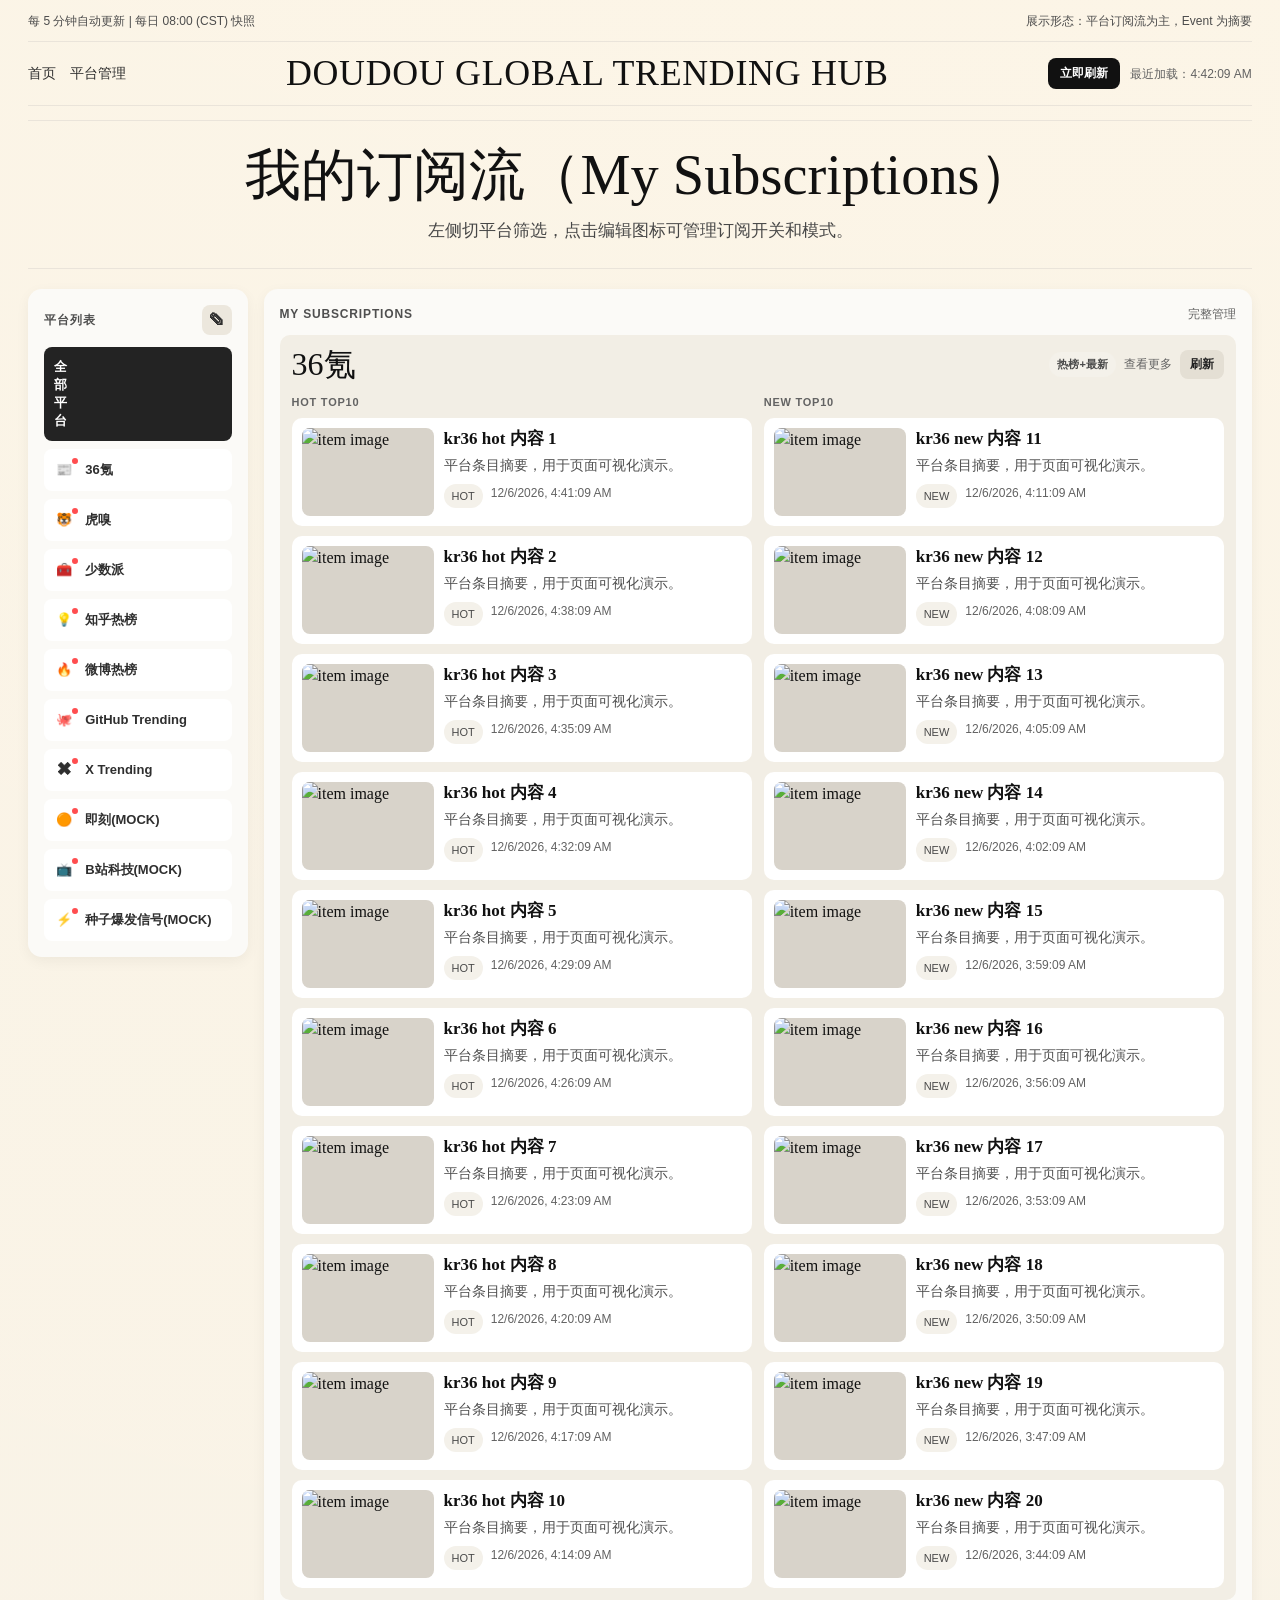
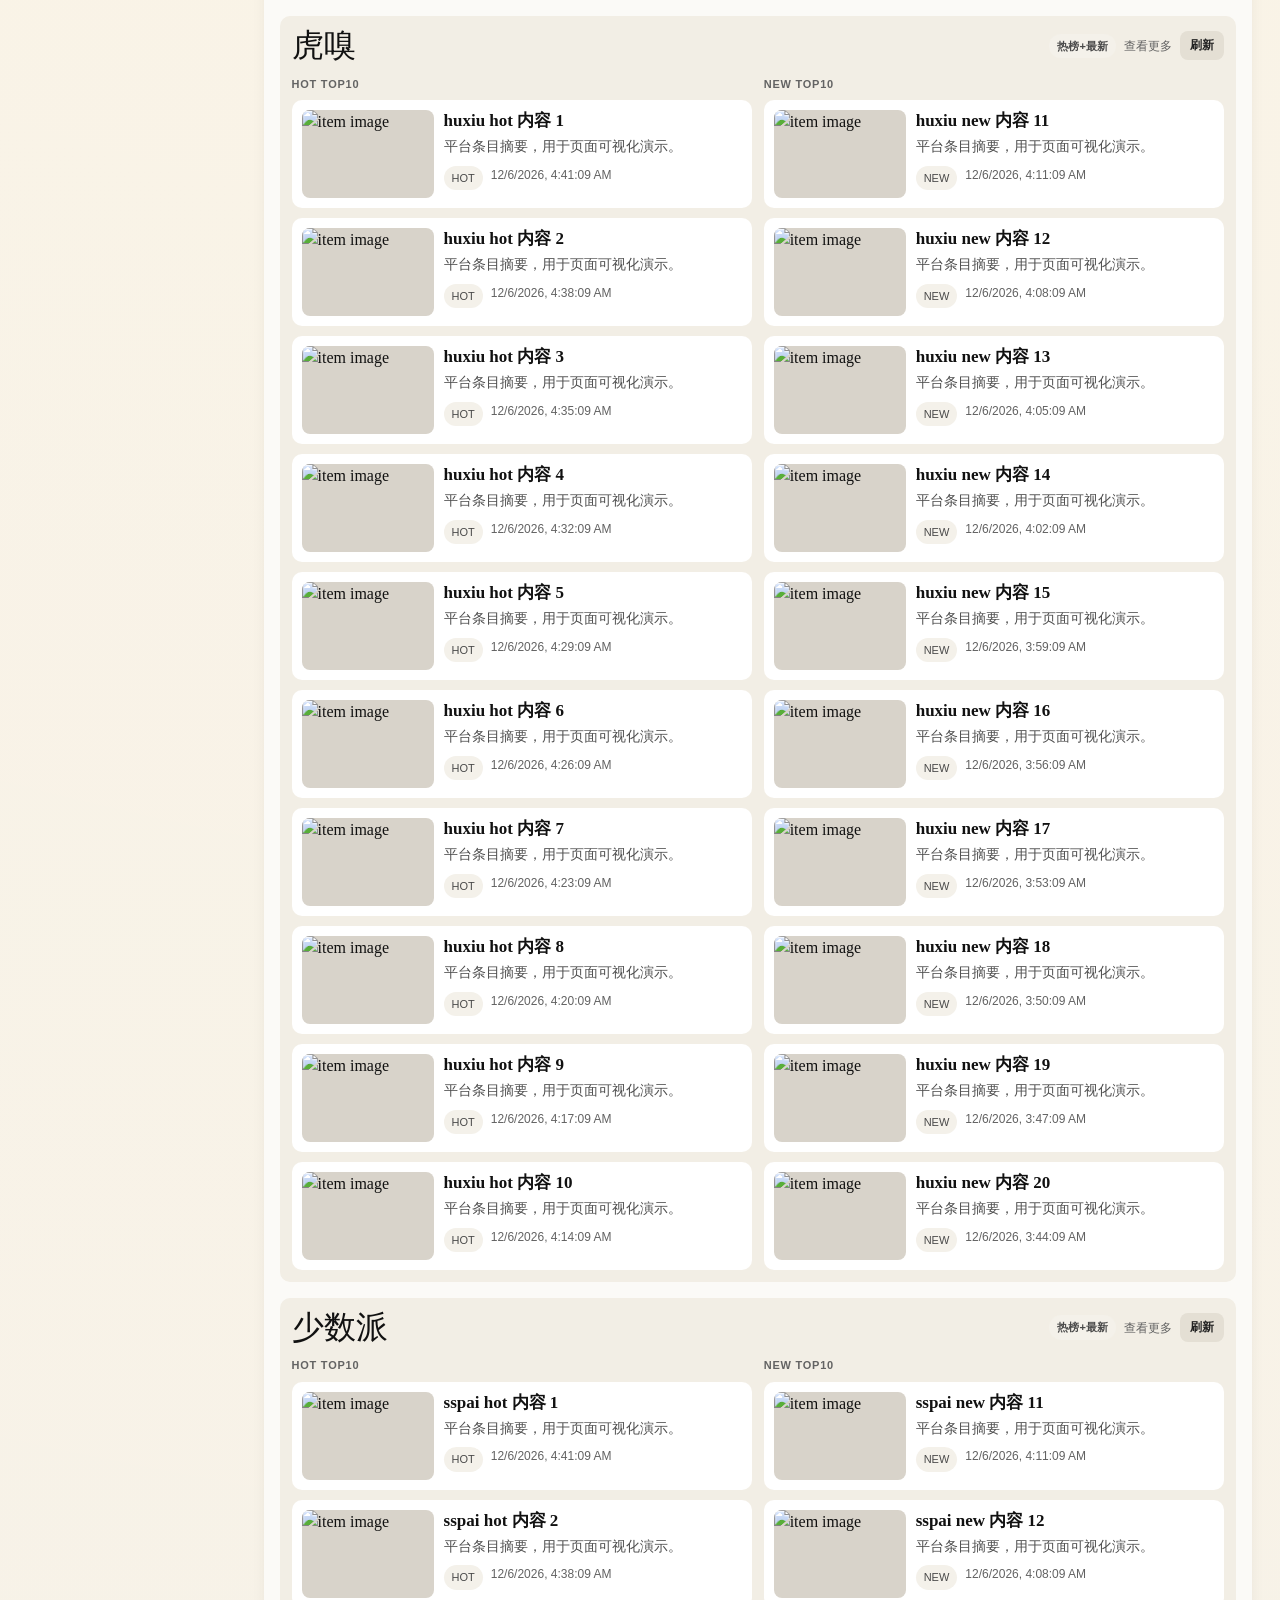
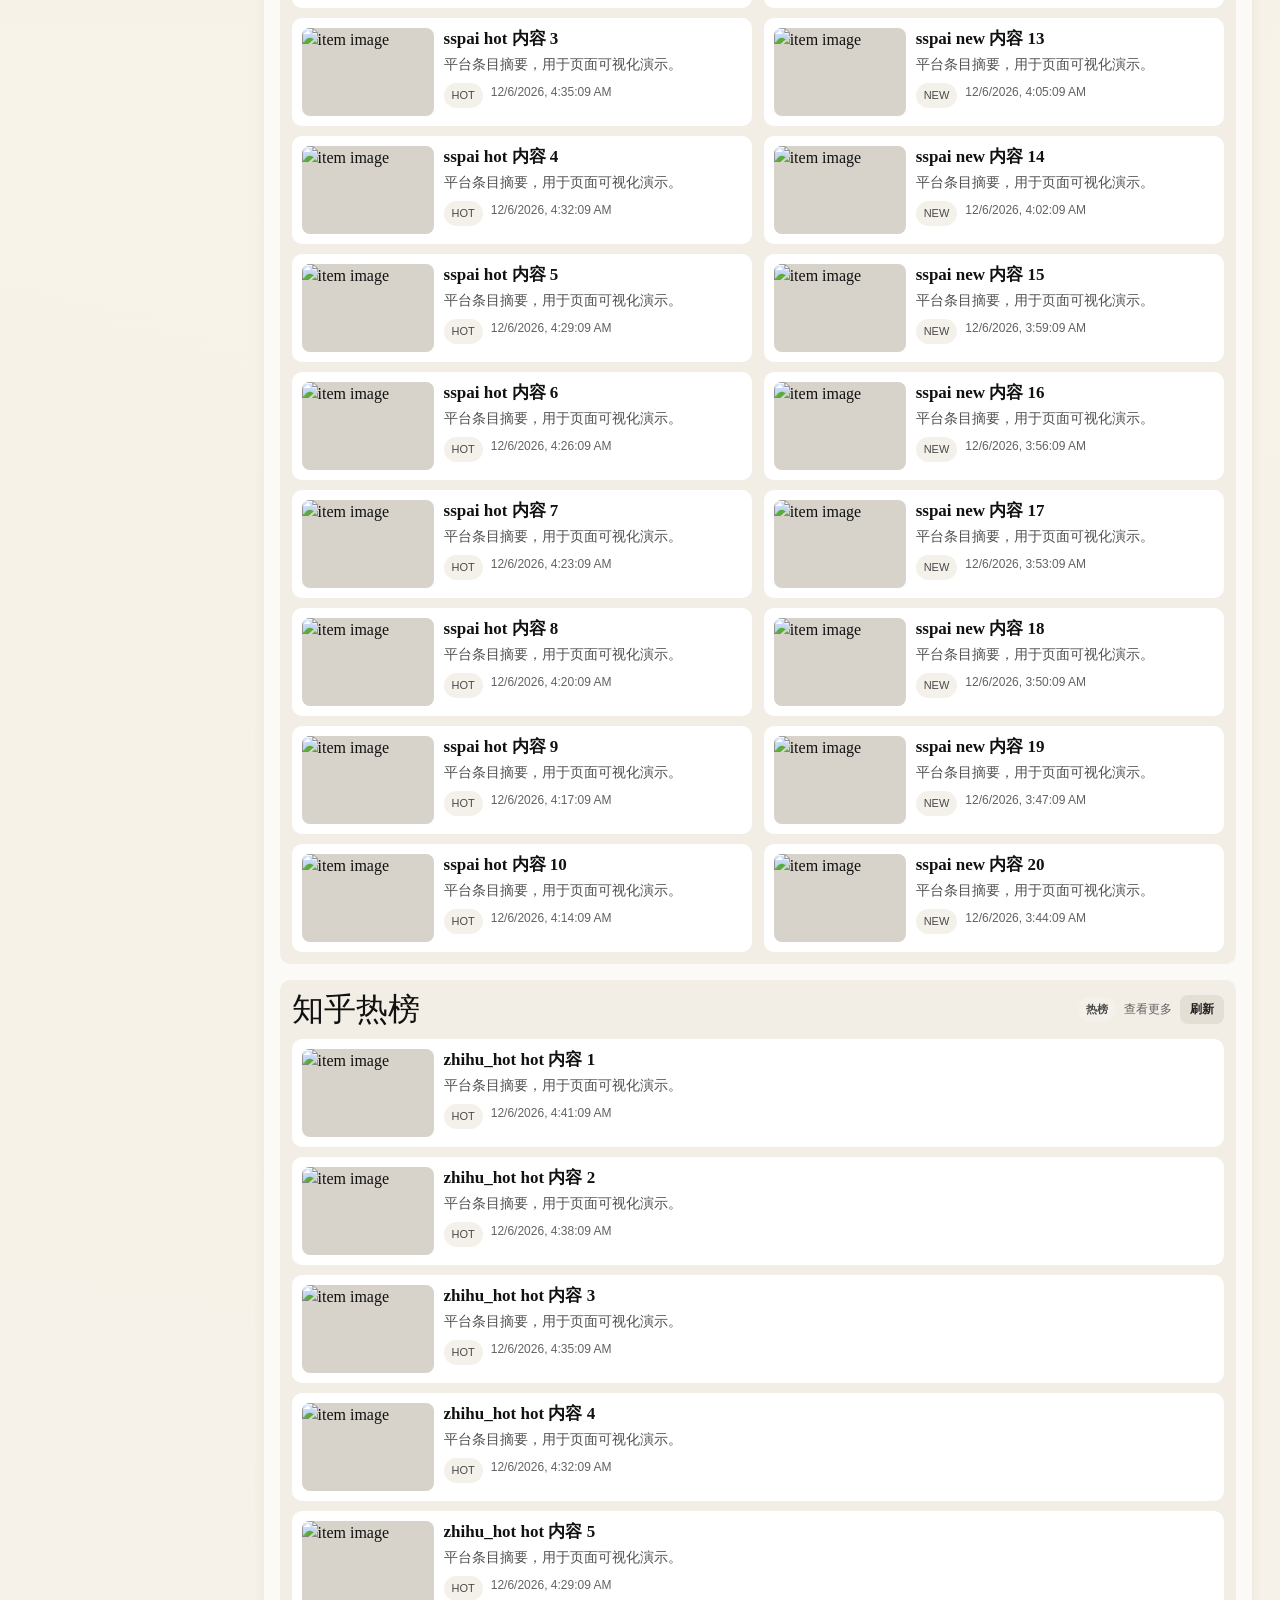
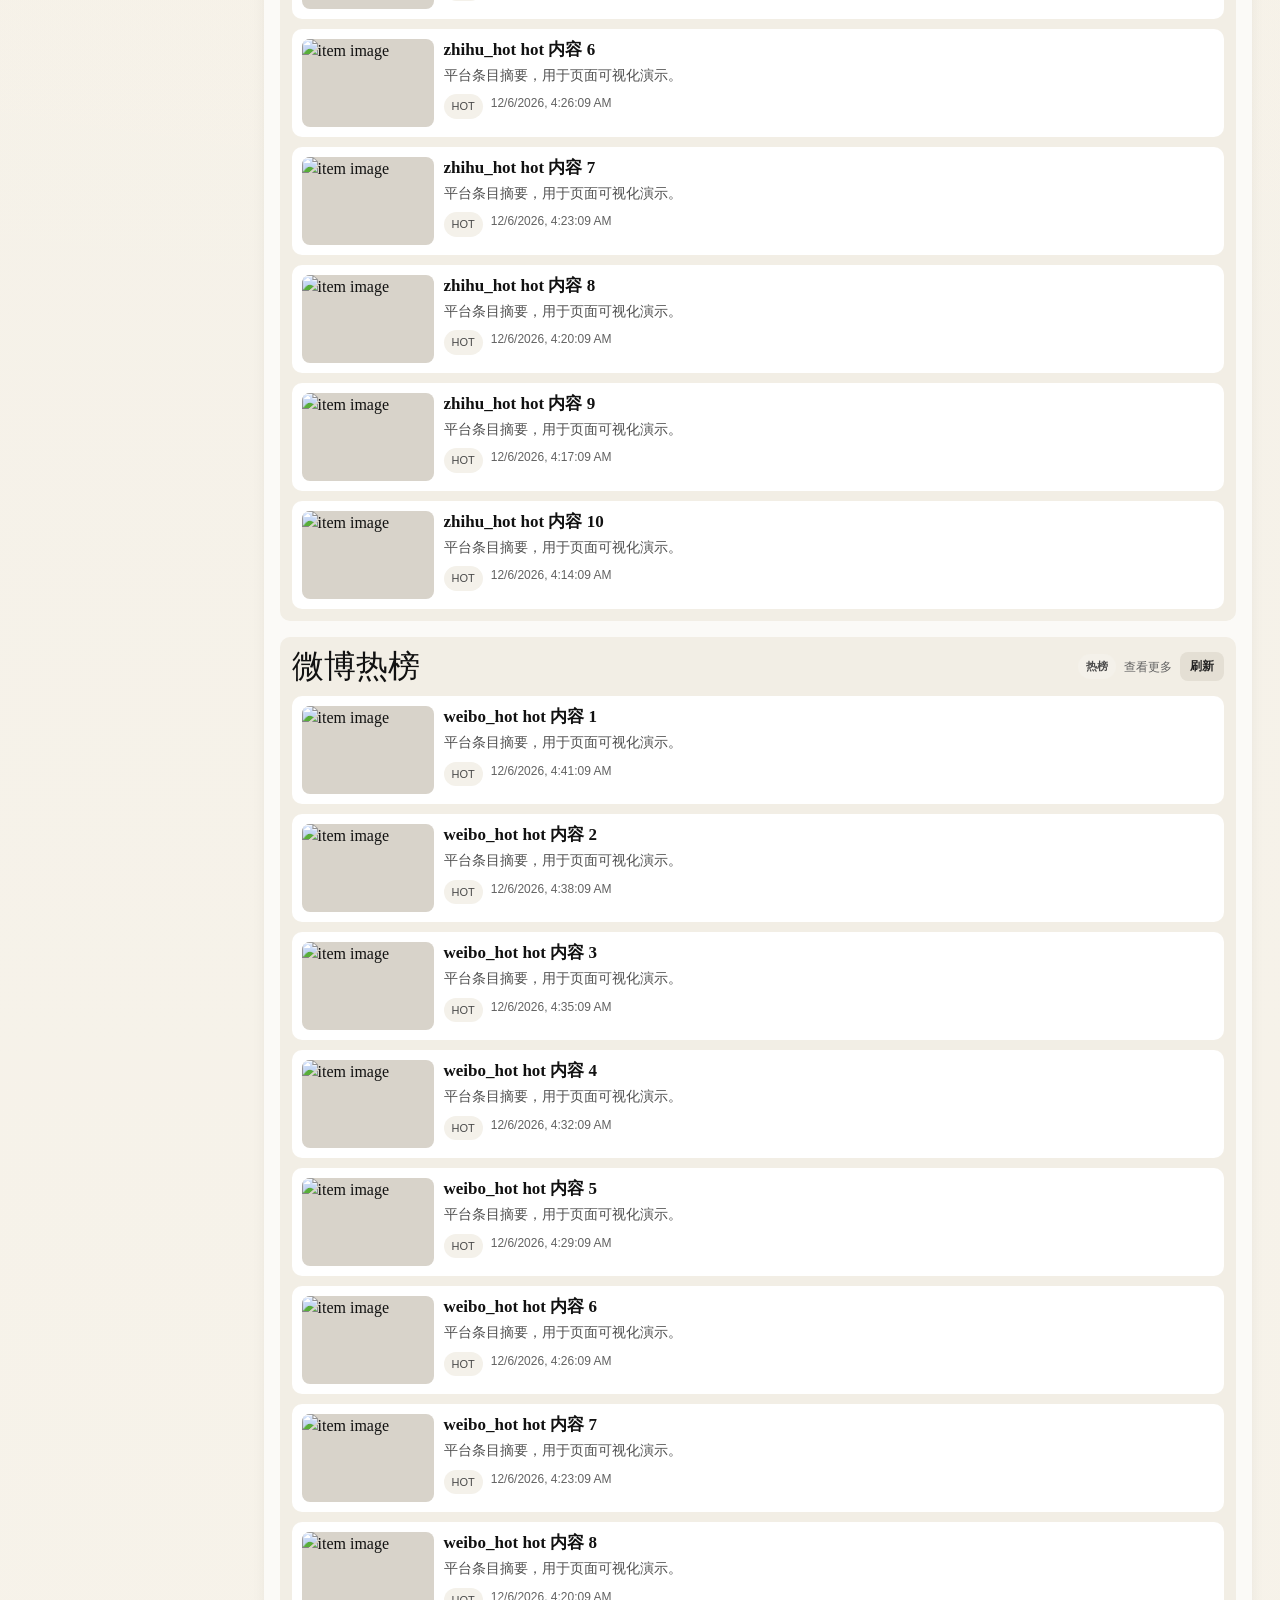
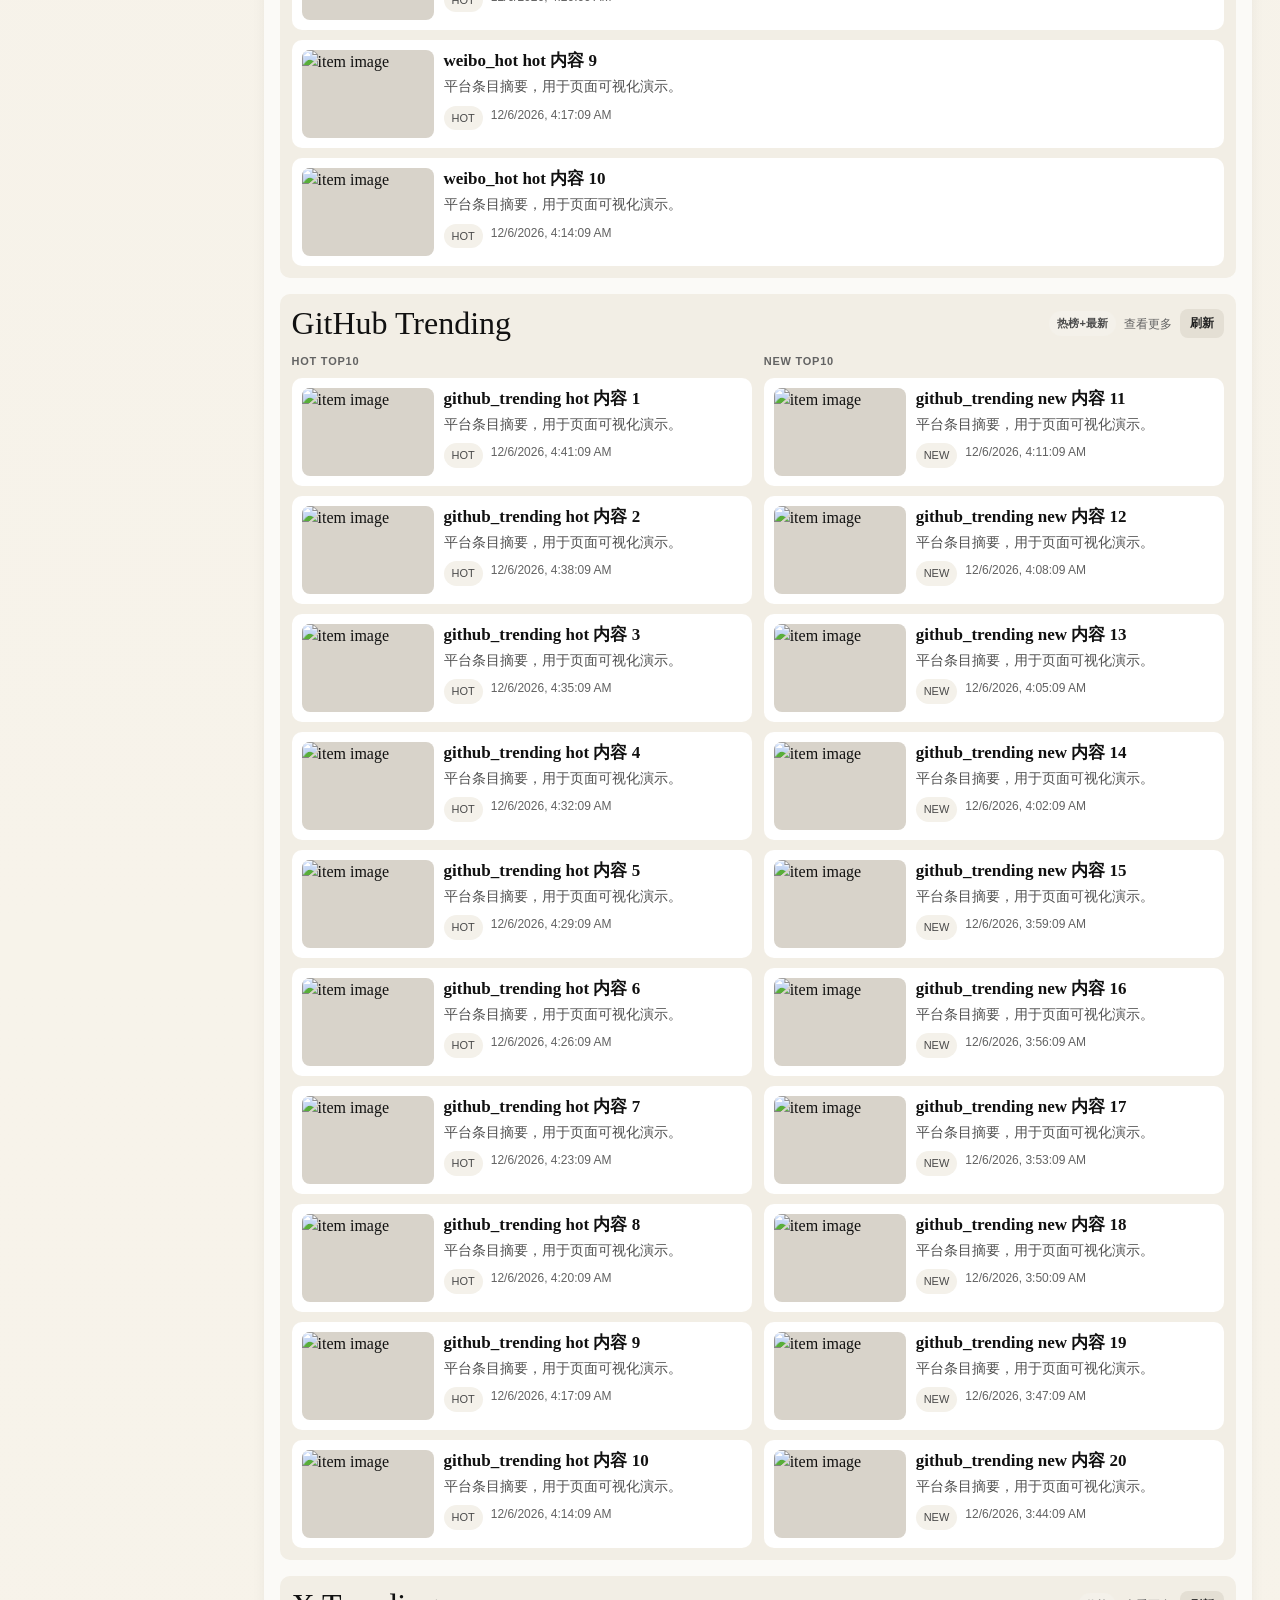
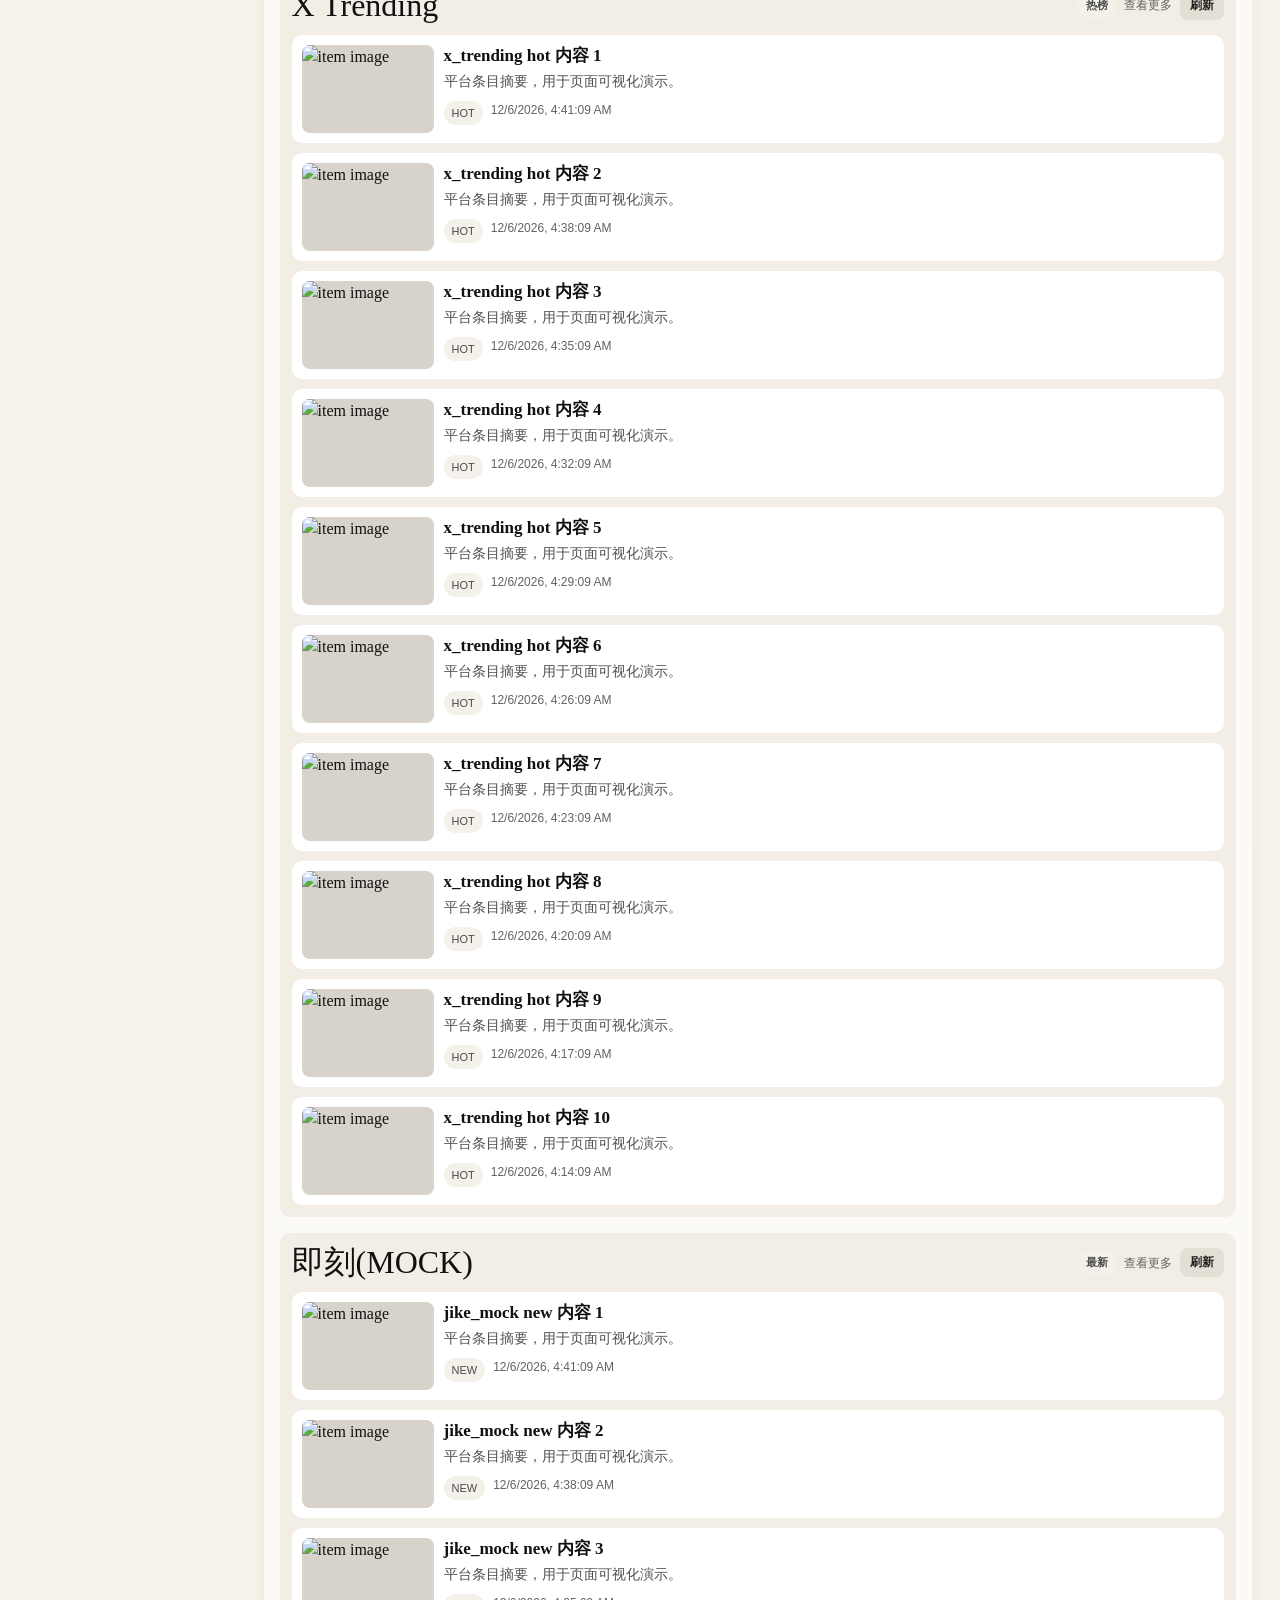
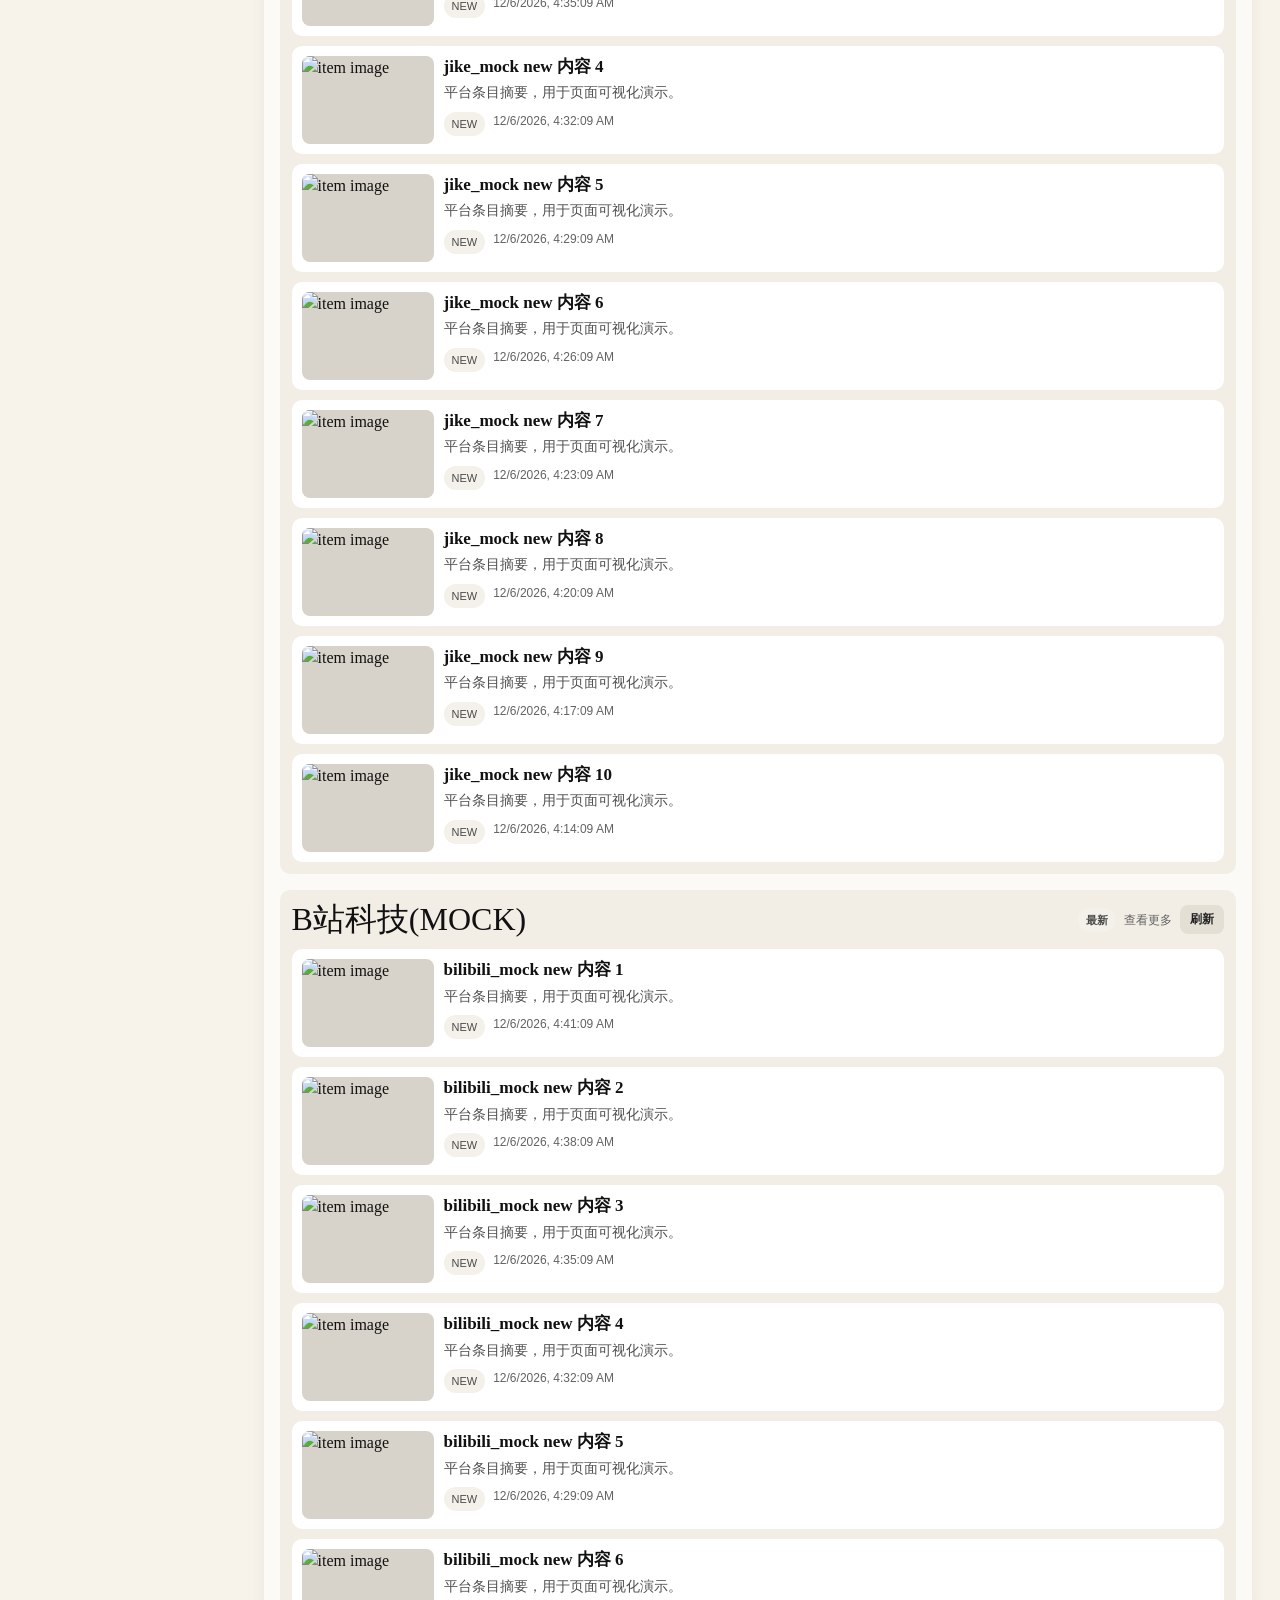
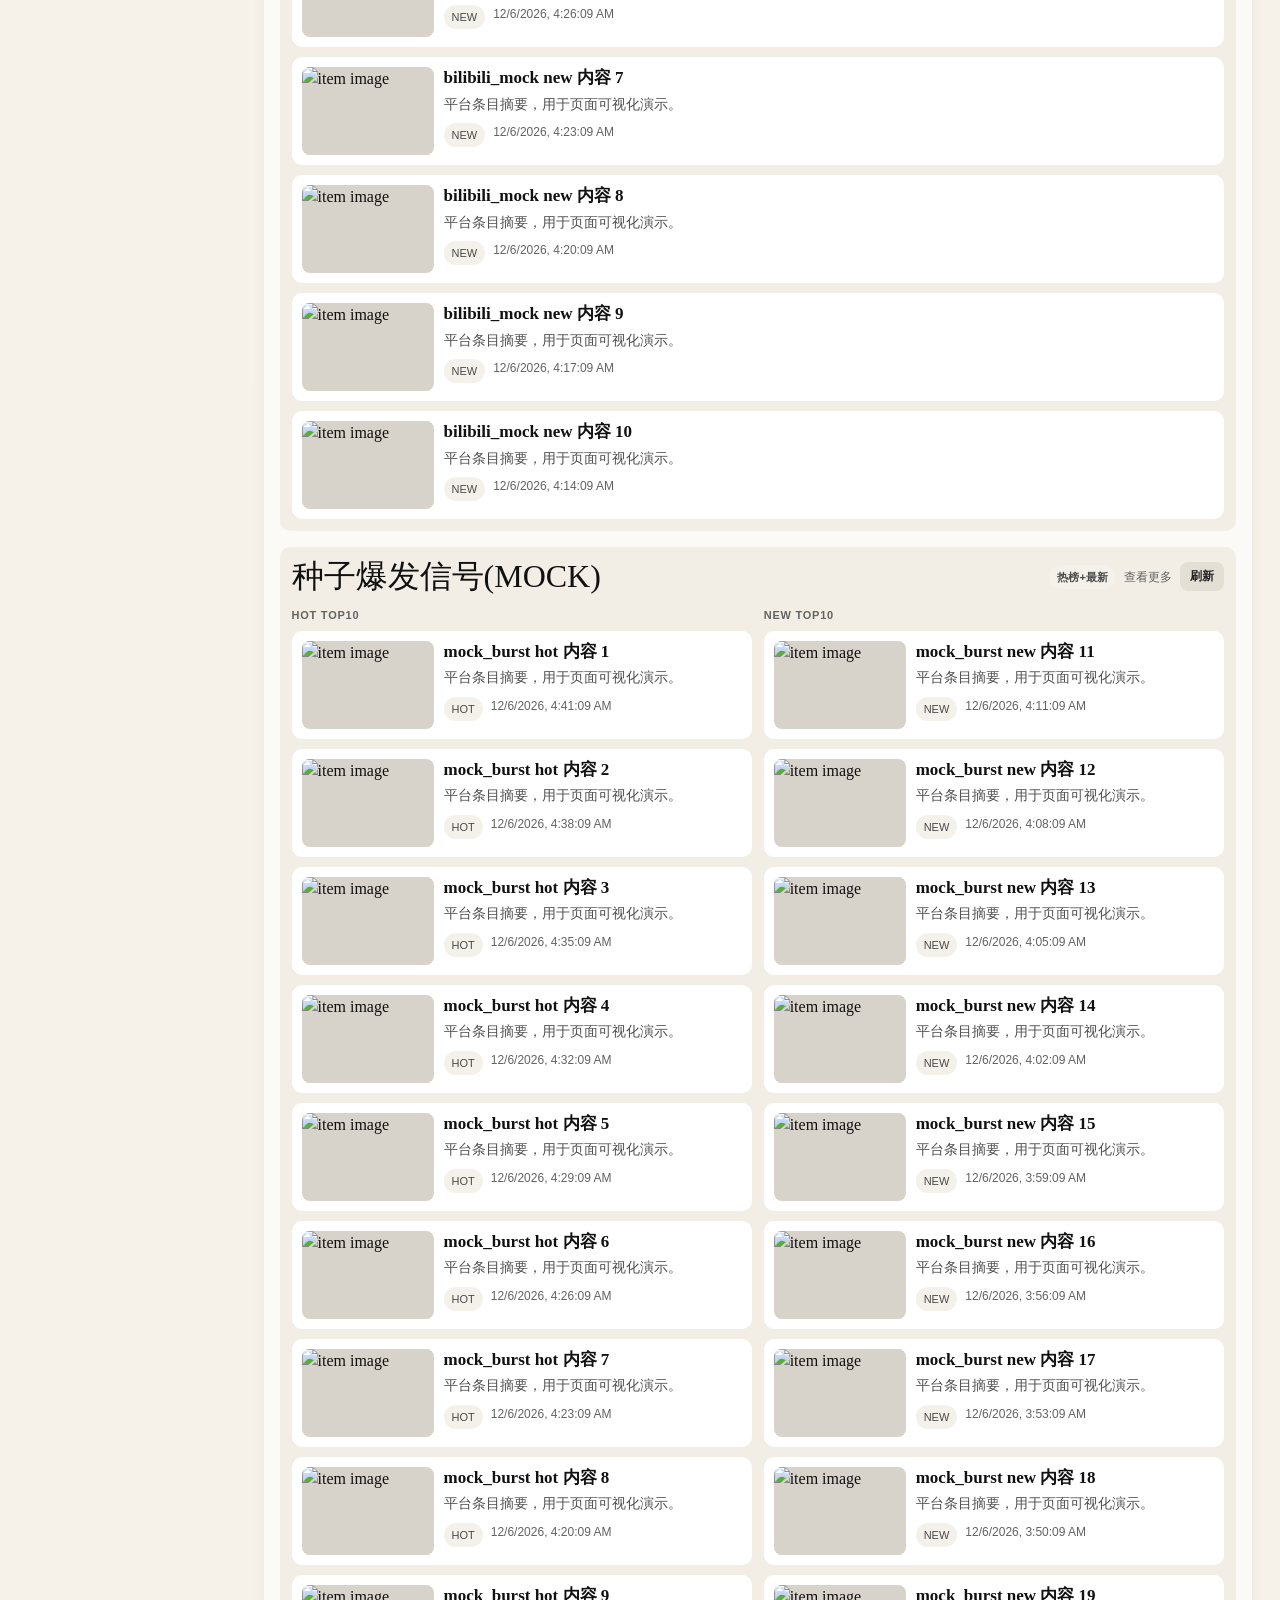
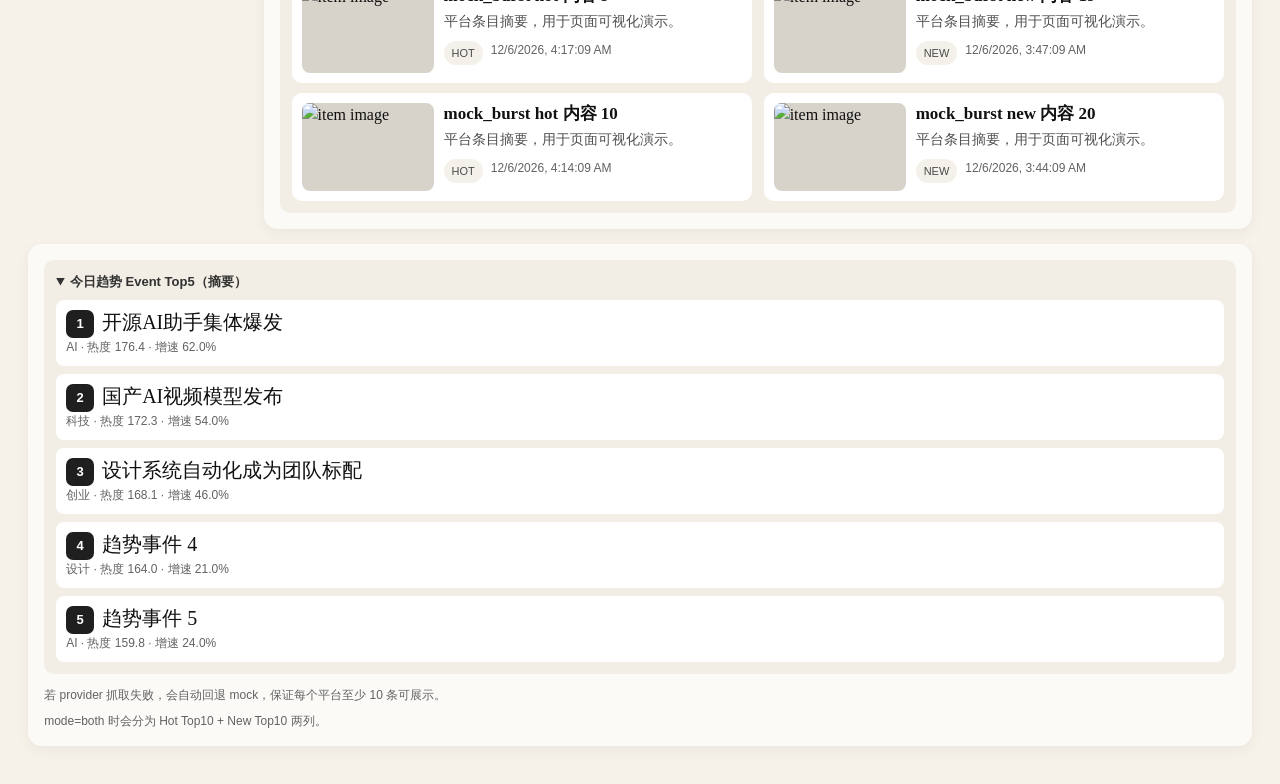
==== commit a75ce61a: "feat(share): basic auth + fix broken mock links + compact top5 font" ====
--- a/frontend/public/index.html
+++ b/frontend/public/index.html
@@ -157,7 +157,7 @@
           <h4 class="compact-event-title">
             <a class="rank-row" href="./event.html?id=${encodeURIComponent(e.id)}">
               <span class="rank-num">${idx + 1}</span>
-              <span class="rank-title">${e.title}</span>
+              <span class="rank-title">${sanitizeText(e.title, 60)}</span>
             </a>
           </h4>
           <div class="small">${e.category} · 热度 ${fmtScore(e.heat_score)} · 增速 ${fmtGrowth(e.growth_rate)}</div>
@@ -192,14 +192,17 @@
     }
 
     function renderItemCard(it, idx) {
+      const title = sanitizeText(it.title, 90);
+      const summary = sanitizeText(it.summary || "", 160);
+      const url = normalizeExternalUrl(it.url, title);
       return `
         <article class="item-card">
-          <a class="item-thumb" href="${it.url}" target="_blank" rel="noreferrer">
+          <a class="item-thumb" href="${url}" target="_blank" rel="noreferrer">
             <img src="${itemImg(it, idx)}" alt="item image" loading="lazy" />
           </a>
           <div>
-            <h5><a href="${it.url}" target="_blank" rel="noreferrer">${it.title}</a></h5>
-            <p>${it.summary || ""}</p>
+            <h5><a href="${url}" target="_blank" rel="noreferrer">${title}</a></h5>
+            <p>${summary}</p>
             <div class="meta">
               <span class="tag">${(it.mode || '').toUpperCase()}</span>
               <span>${new Date(it.publish_time).toLocaleString()}</span>
--- a/frontend/public/styles.css
+++ b/frontend/public/styles.css
@@ -450,7 +450,7 @@
 
 .rank-title {
   display: block;
-  font-size: 22px;
+  font-size: 20px;
   line-height: 1.2;
   font-weight: 500;
 }
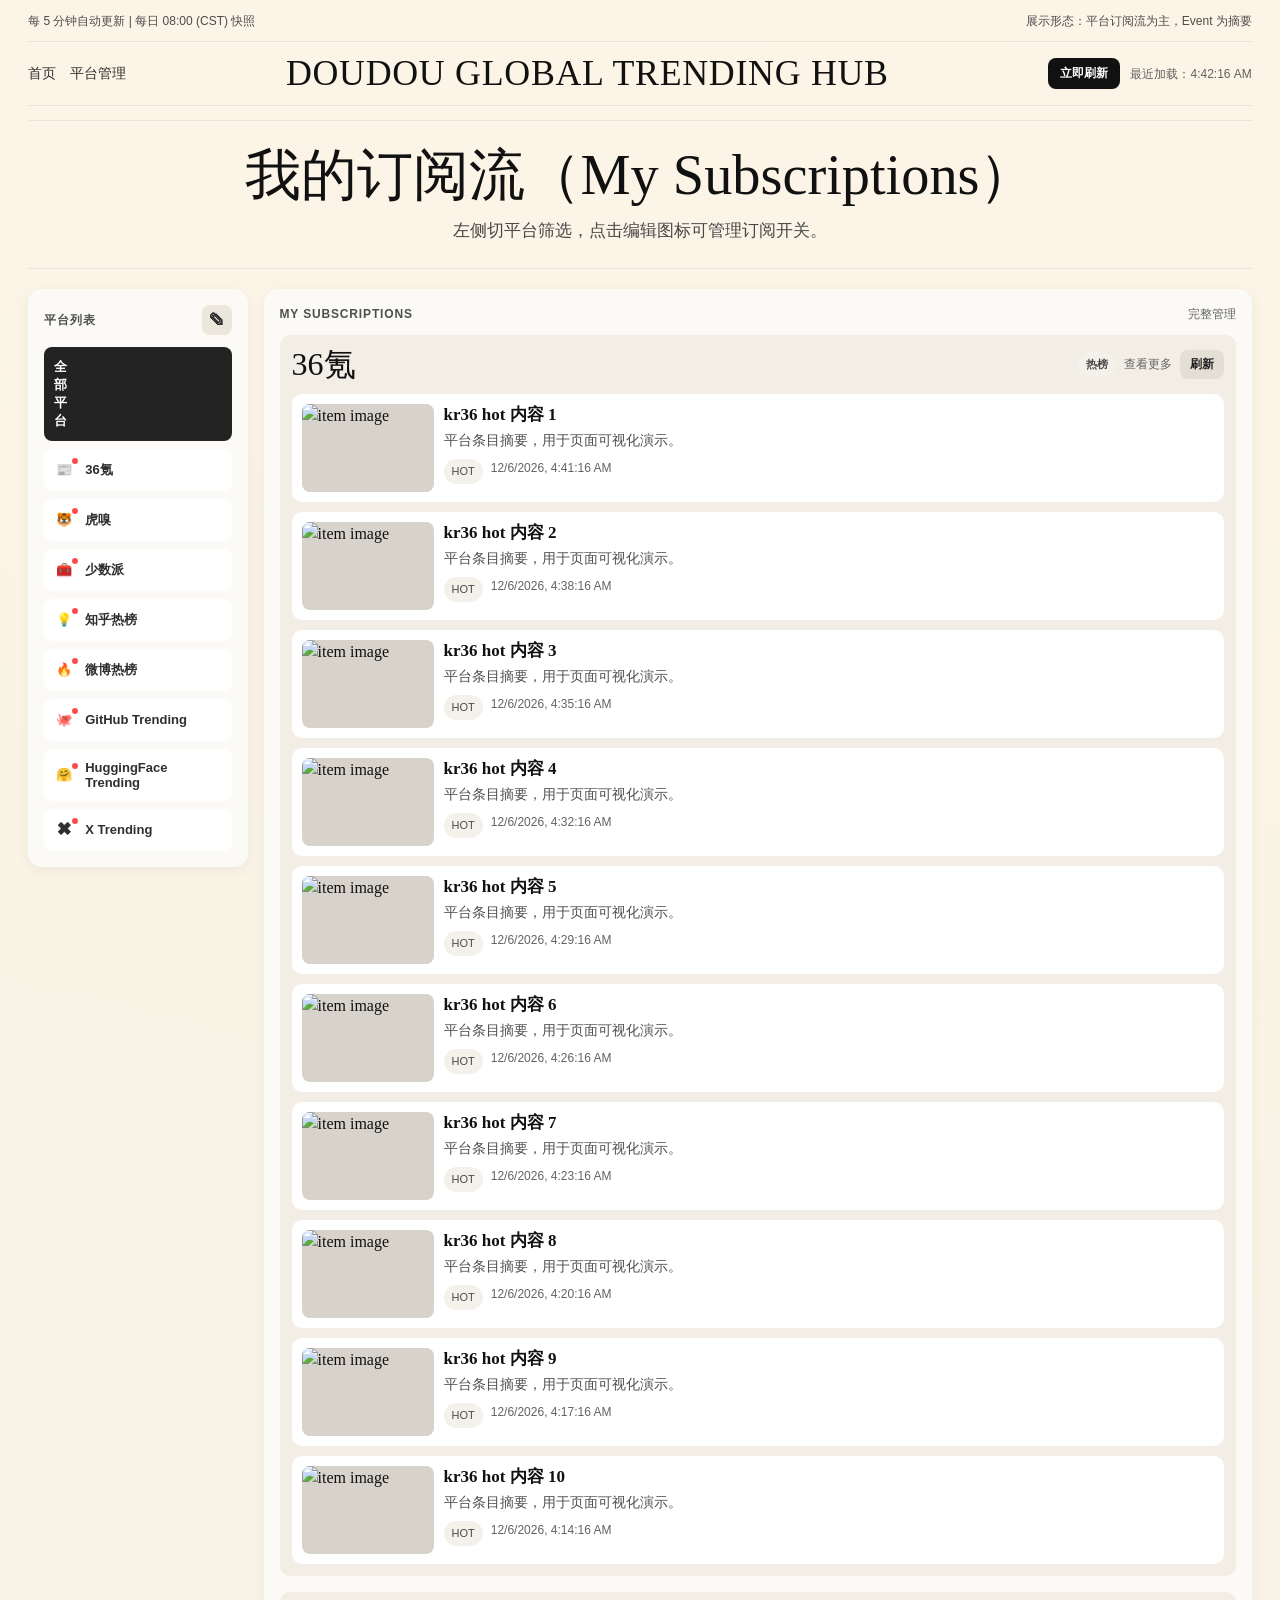
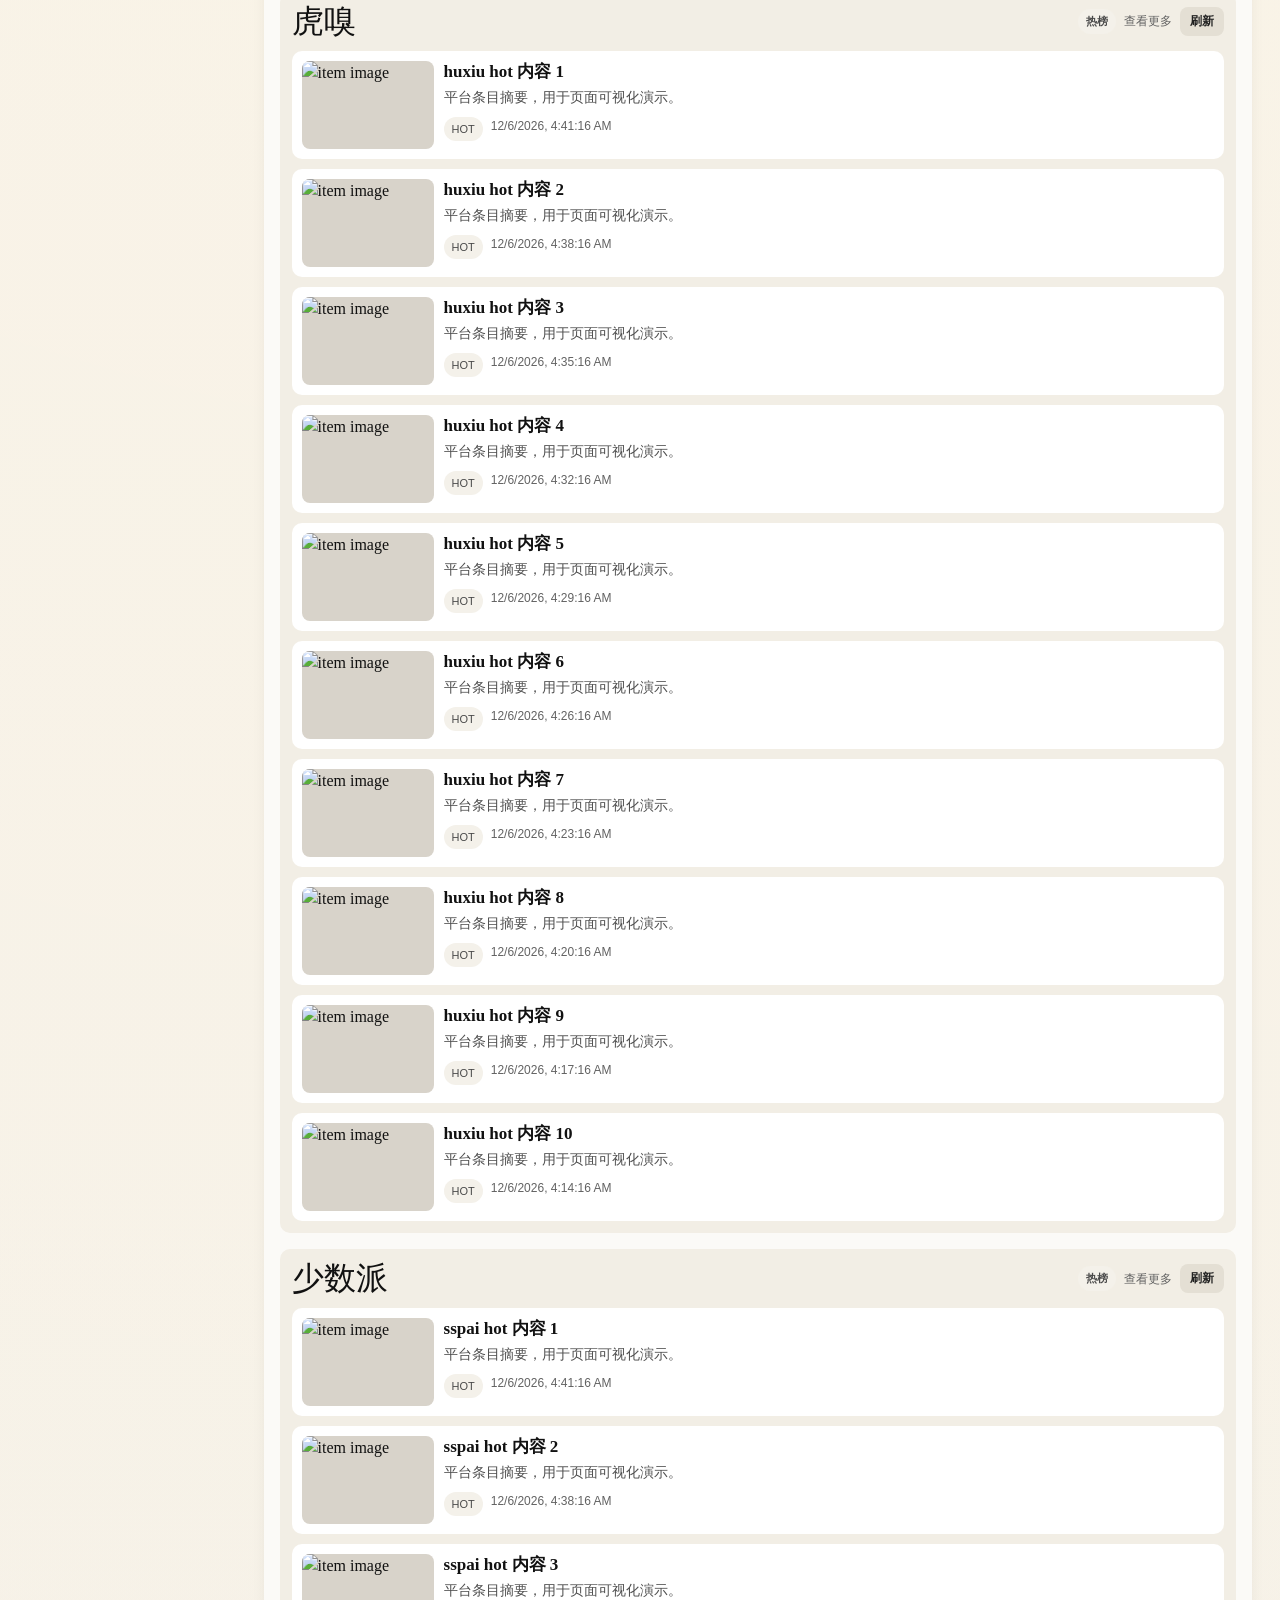
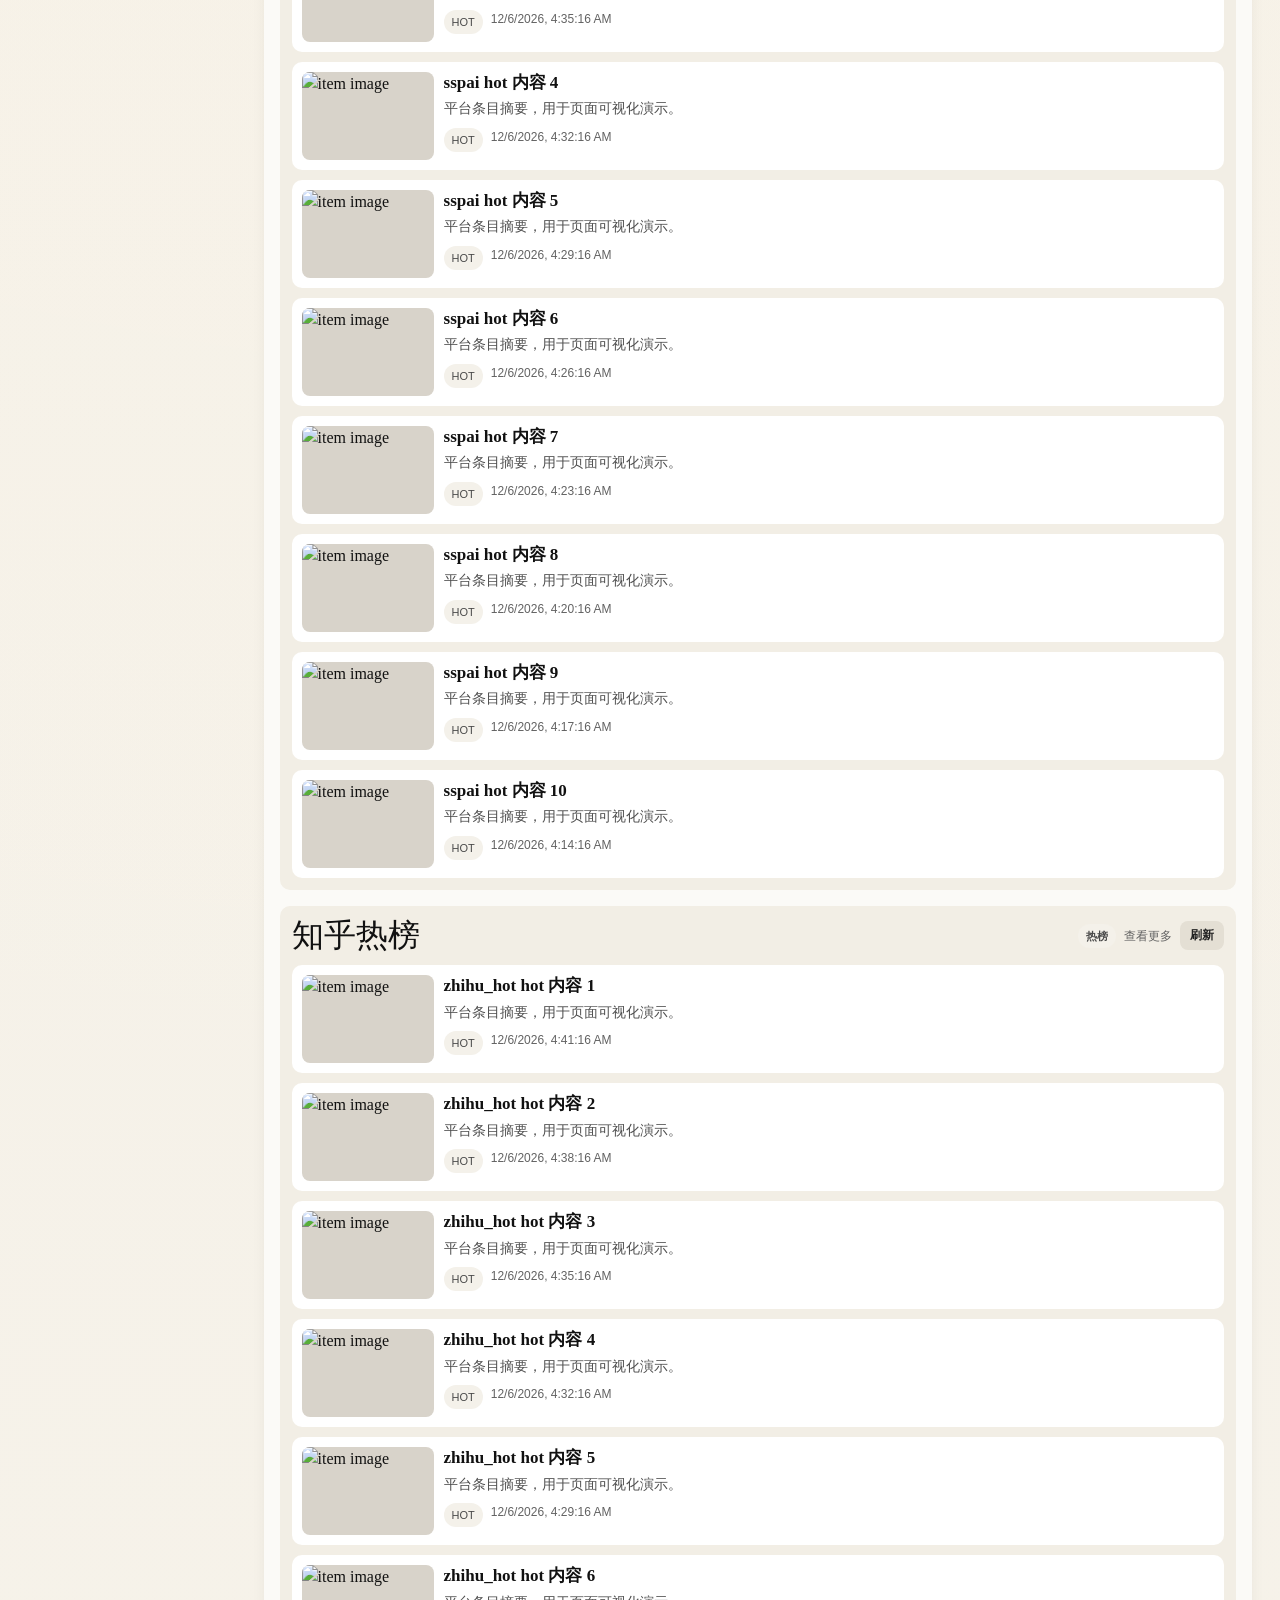
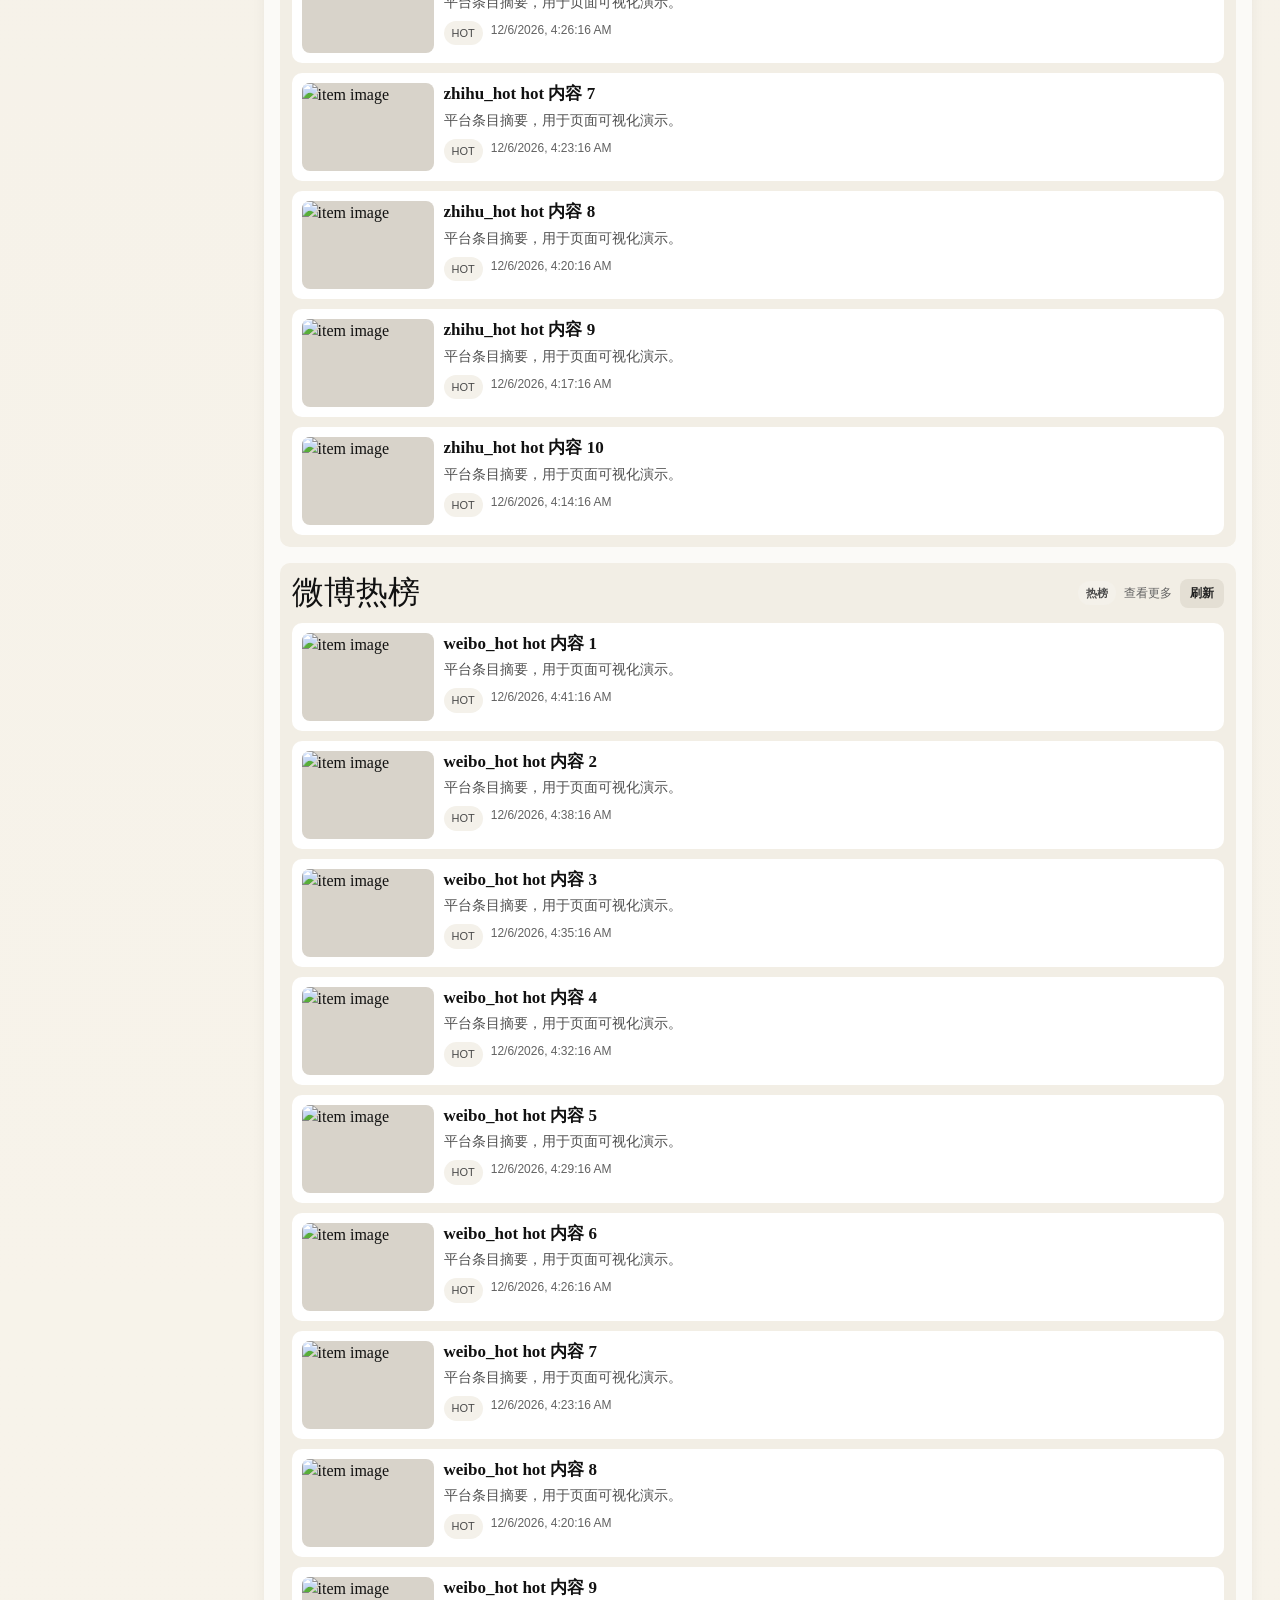
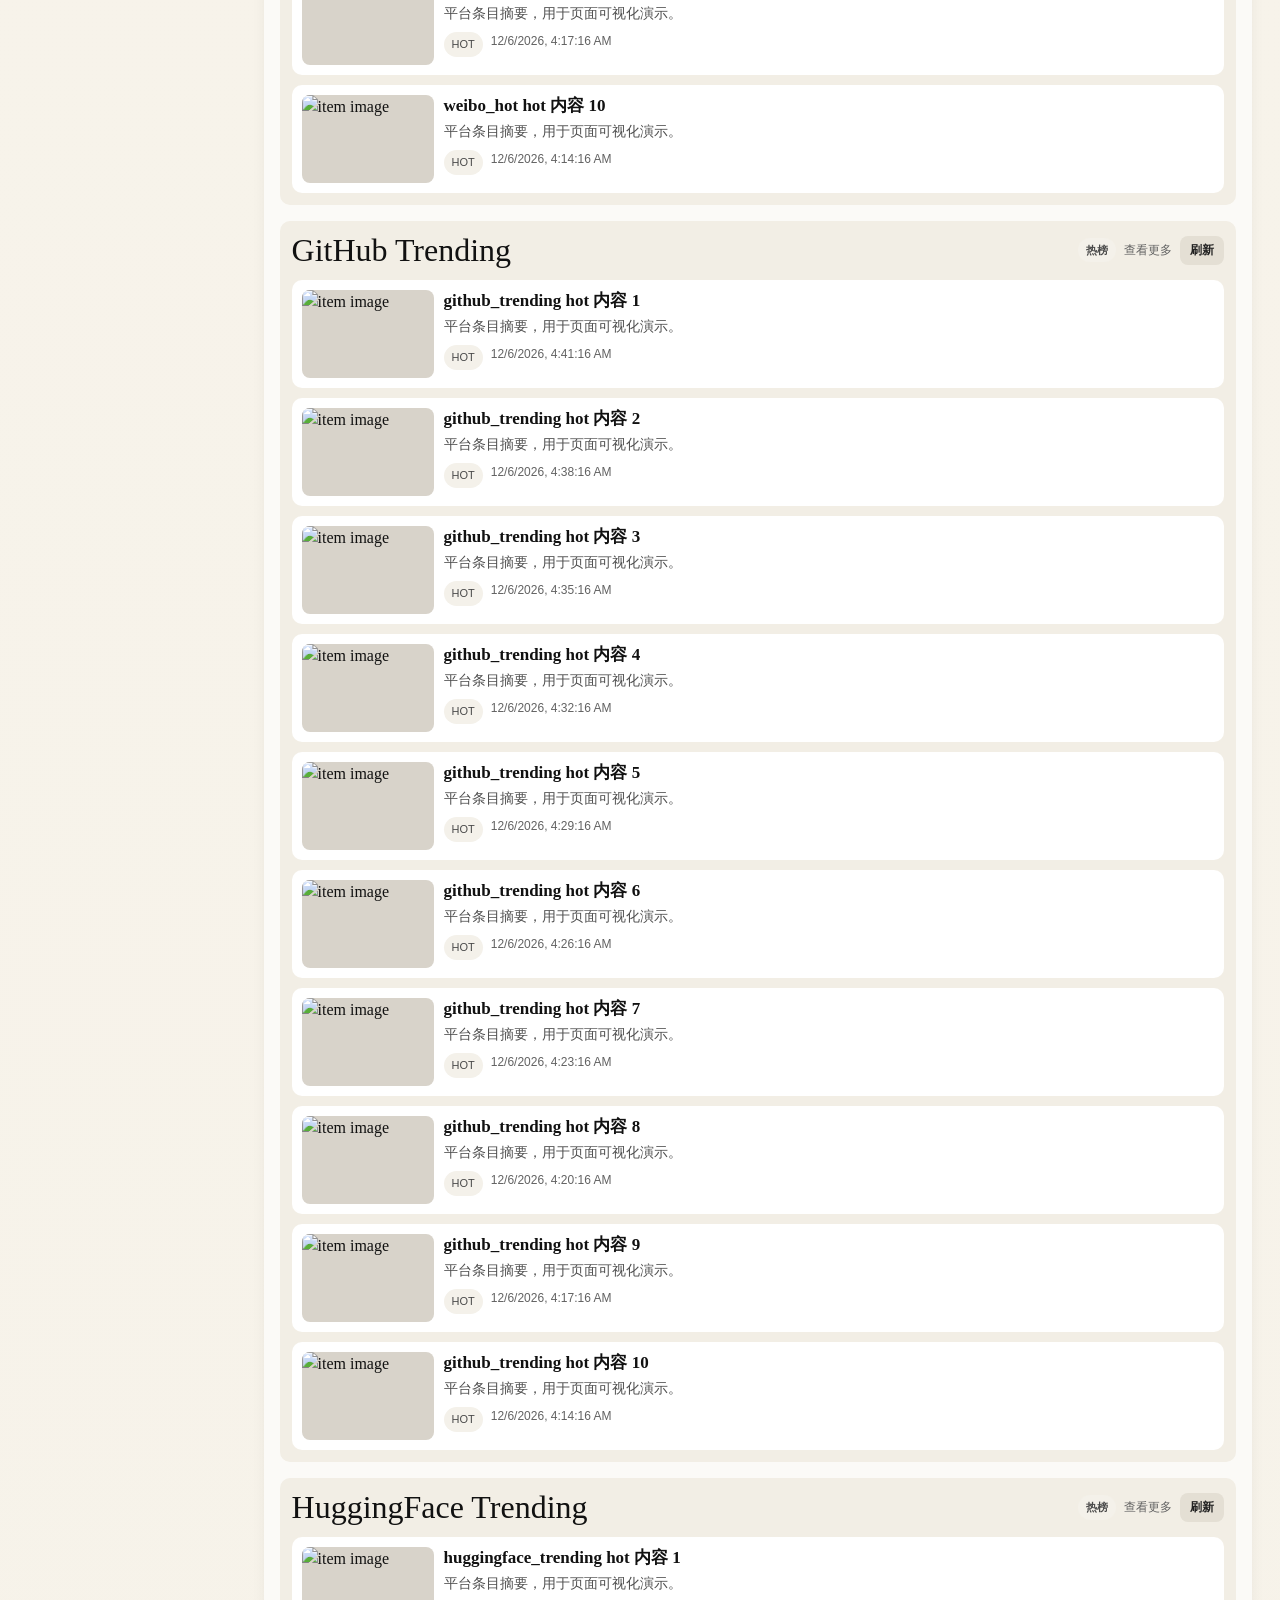
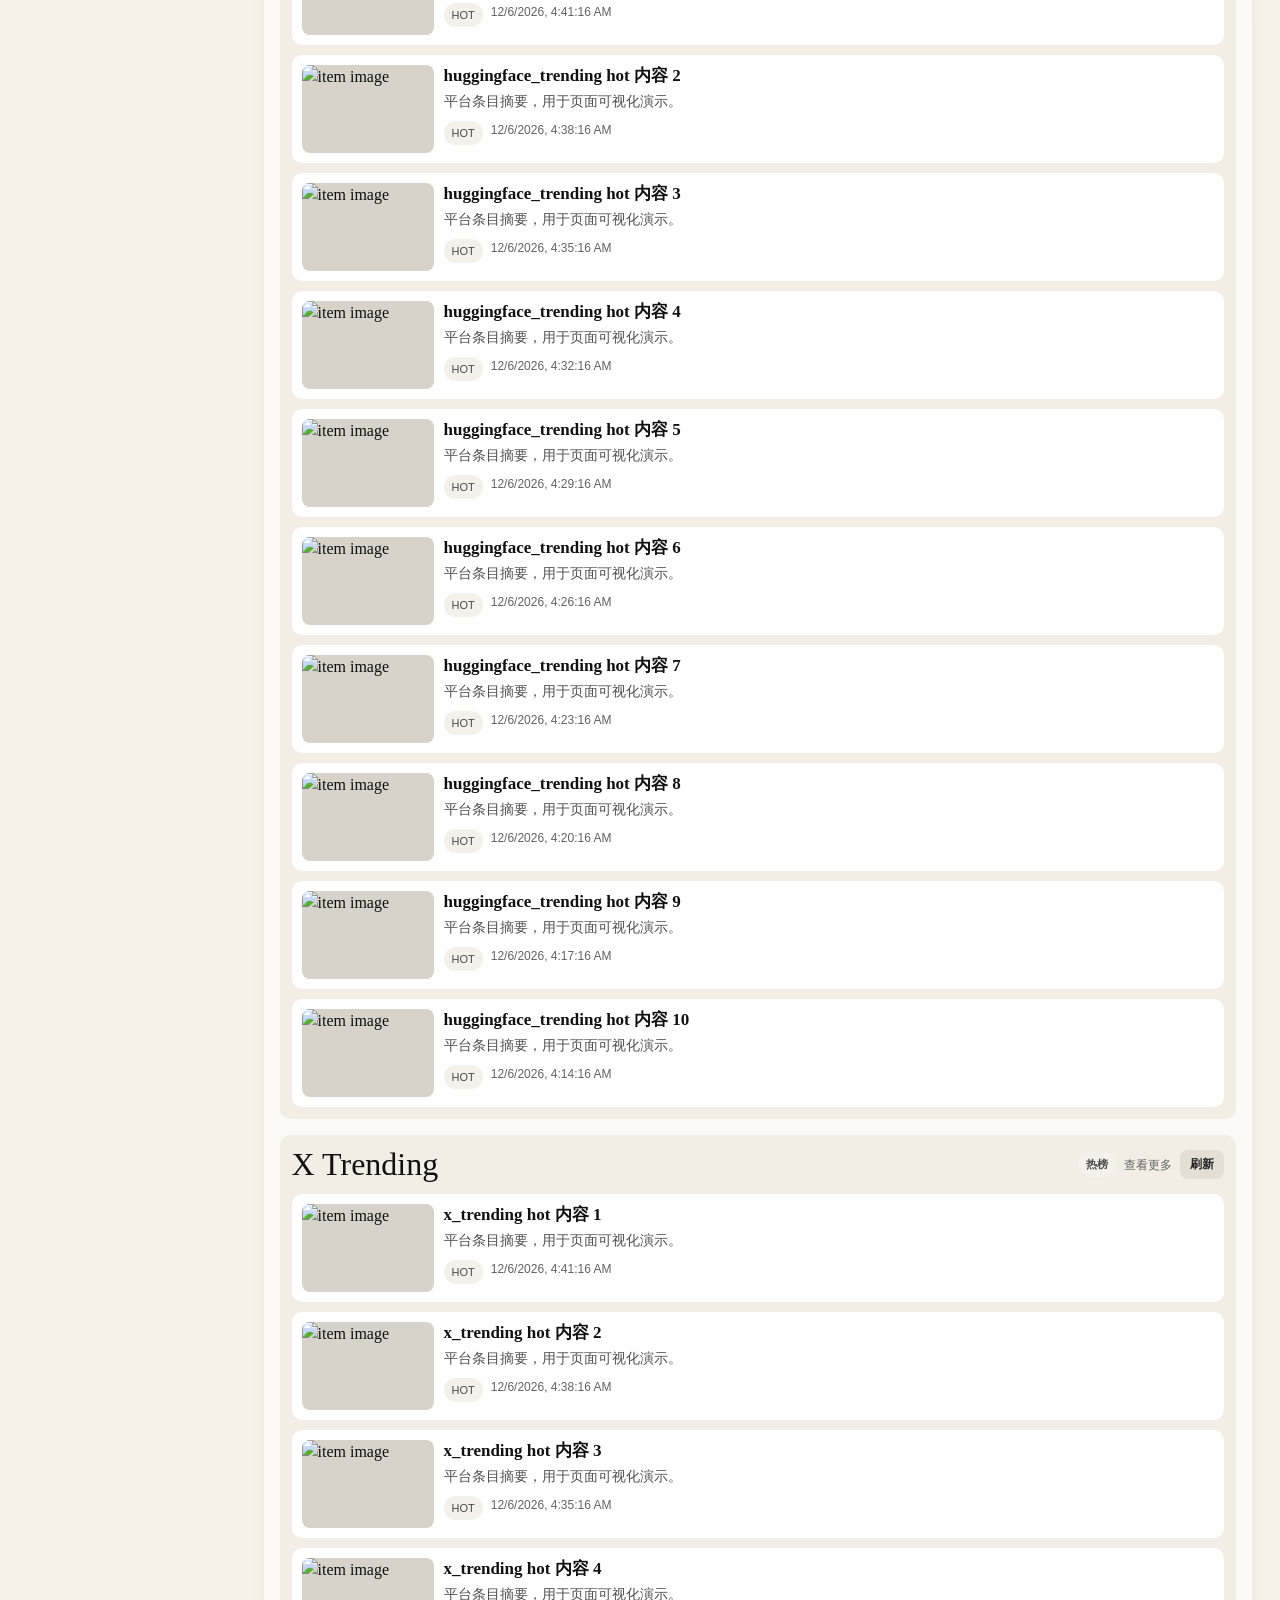
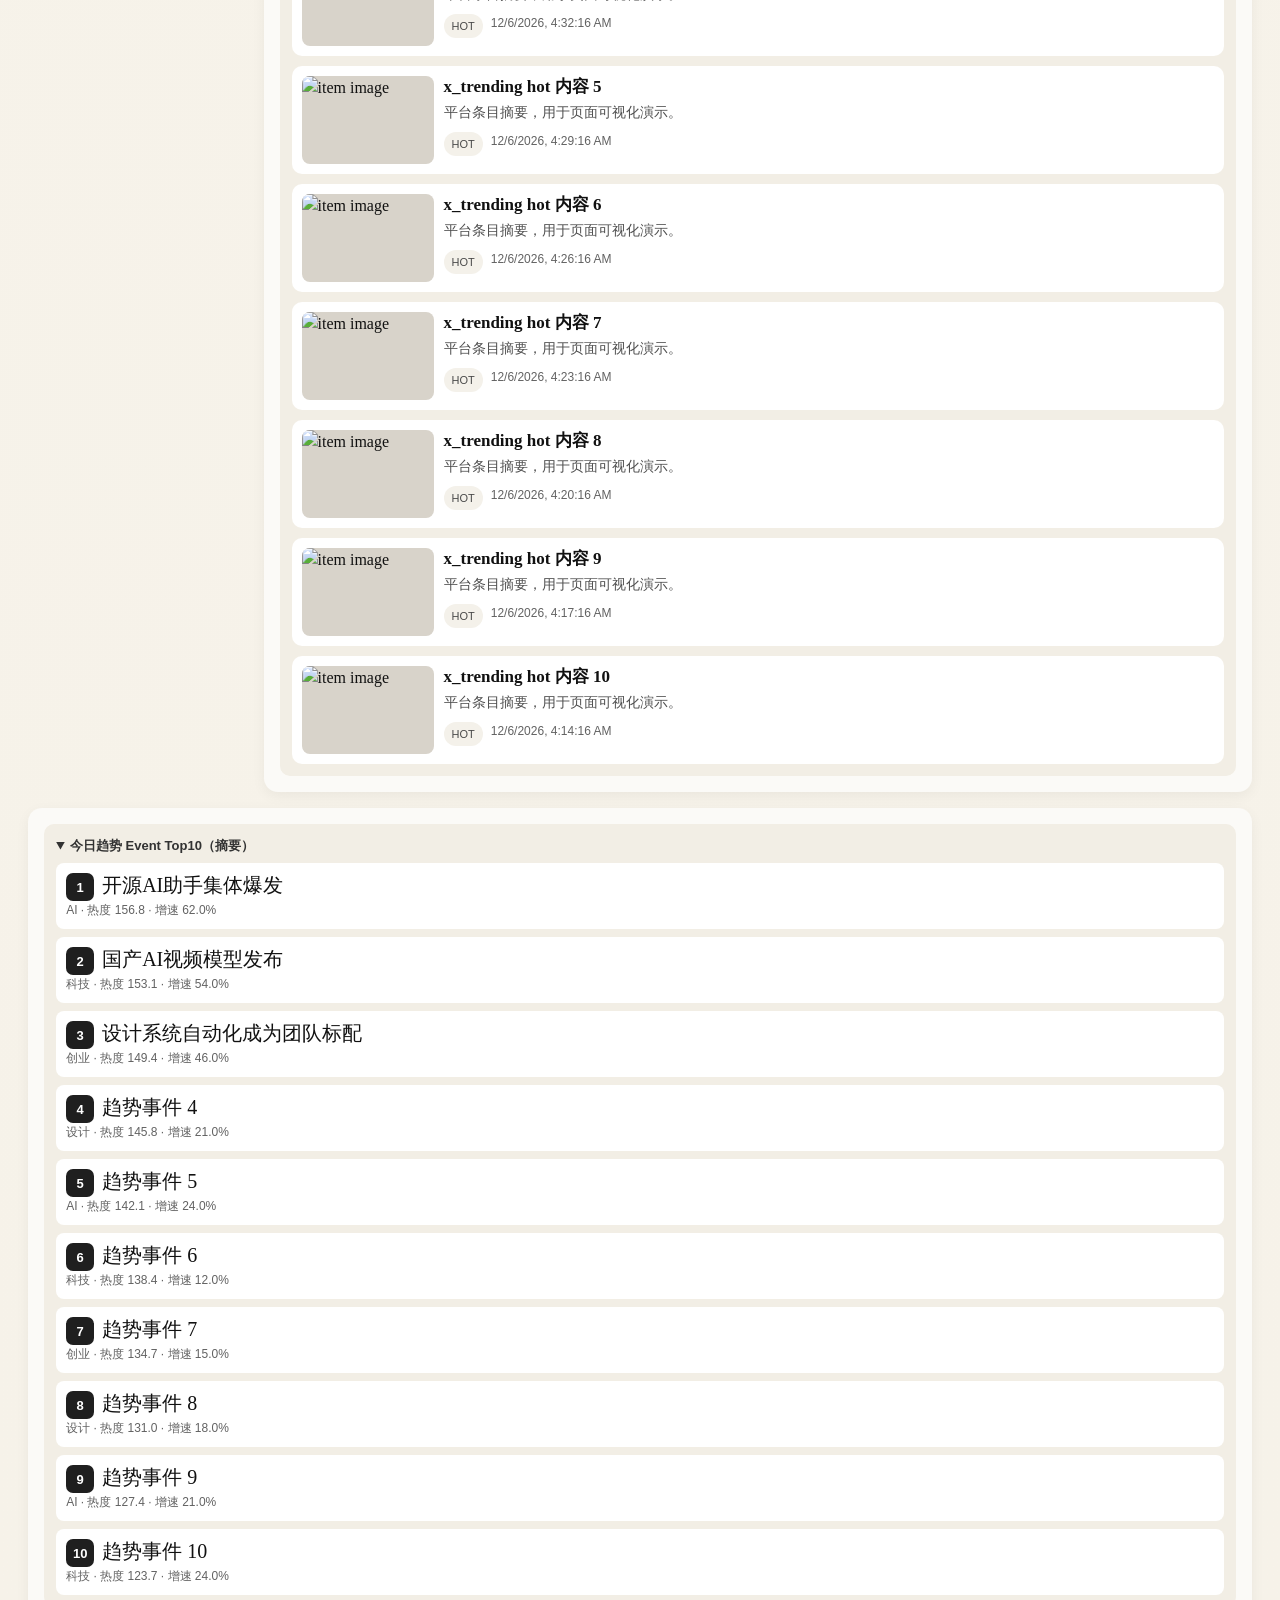
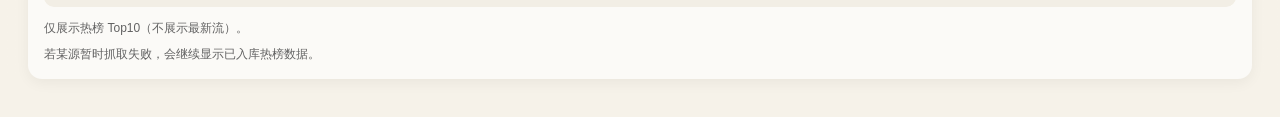
==== commit afed4982: "feat(home): hot-only feeds and top10 trend summary" ====
--- a/frontend/public/index.html
+++ b/frontend/public/index.html
@@ -27,7 +27,7 @@
 
     <section class="hero compact">
       <h2>我的订阅流（My Subscriptions）</h2>
-      <p>左侧切平台筛选，点击编辑图标可管理订阅开关和模式。</p>
+      <p>左侧切平台筛选，点击编辑图标可管理订阅开关。</p>
     </section>
 
     <section class="layout home-main-layout">
@@ -49,12 +49,12 @@
 
       <aside class="panel sidebar-secondary">
         <details open class="fold-box">
-          <summary>今日趋势 Event Top5（摘要）</summary>
+          <summary>今日趋势 Event Top10（摘要）</summary>
           <div id="topEventsRoot" class="top-events-compact"></div>
         </details>
         <div class="kv-list" style="margin-top:12px;">
-          <div class="small">若 provider 抓取失败，会自动回退 mock，保证每个平台至少 10 条可展示。</div>
-          <div class="small">mode=both 时会分为 Hot Top10 + New Top10 两列。</div>
+          <div class="small">仅展示热榜 Top10（不展示最新流）。</div>
+          <div class="small">若某源暂时抓取失败，会继续显示已入库热榜数据。</div>
         </div>
       </aside>
     </section>
@@ -66,7 +66,7 @@
         <h3 class="section-title" style="margin:0;">编辑订阅平台</h3>
         <button id="closeManageBtn" class="icon-btn" title="关闭">×</button>
       </div>
-      <p class="small" style="margin-top:0;">开启/关闭平台，或切换 Hot / New / Both，首页会立即同步。</p>
+      <p class="small" style="margin-top:0;">开启/关闭平台后，首页会立即同步。</p>
       <div id="manageList" class="source-list-rows"></div>
       <div id="manageStatus" class="small" style="margin-top:10px;"></div>
     </div>
@@ -88,7 +88,7 @@
       bilibili_mock: '📺', x_trending: '✖', mock_burst: '⚡'
     };
 
-    const modeLabel = { hot: '热榜', new: '最新', both: '热榜+最新' };
+    const modeLabel = { hot: '热榜' };
     const SEEN_KEY = 'trend-radar-source-seen-v1';
 
     const state = {
@@ -152,7 +152,7 @@
 
     function renderCompactEvents(list) {
       if (!list || !list.length) return '<p class="small">暂无趋势事件</p>';
-      return list.slice(0, 5).map((e, idx) => `
+      return list.slice(0, 10).map((e, idx) => `
         <article class="event-item compact-event-item">
           <h4 class="compact-event-title">
             <a class="rank-row" href="./event.html?id=${encodeURIComponent(e.id)}">
@@ -225,33 +225,15 @@
       }
 
       root.innerHTML = sections.map((s) => {
-        const hotItems = (s.items || []).filter((x) => x.mode === 'hot').slice(0, 10);
-        const newItems = (s.items || []).filter((x) => x.mode === 'new').slice(0, 10);
-        let content = '';
-        if (s.mode === 'both') {
-          content = `
-            <div class="dual-list-grid">
-              <div>
-                <h5 class="sublist-title">Hot Top10</h5>
-                ${renderSectionList(hotItems)}
-              </div>
-              <div>
-                <h5 class="sublist-title">New Top10</h5>
-                ${renderSectionList(newItems)}
-              </div>
-            </div>
-          `;
-        } else {
-          const filtered = (s.items || []).filter((x) => x.mode === s.mode).slice(0, 10);
-          content = renderSectionList(filtered);
-        }
+        const hotItems = (s.items || []).filter((x) => (x.mode || 'hot') === 'hot').slice(0, 10);
+        const content = renderSectionList(hotItems);
 
         return `
           <section class="source-section" data-source-id="${s.source_id}">
             <div class="section-header-row">
               <h4>${s.source_name}</h4>
               <div class="section-actions">
-                <span class="tag mode-tag">${modeLabel[s.mode] || s.mode}</span>
+                <span class="tag mode-tag">${modeLabel.hot}</span>
                 <a class="small" href="/platform/${encodeURIComponent(s.source_id)}">查看更多</a>
                 <button class="ghost-btn" data-source-refresh="${s.source_id}">刷新</button>
               </div>
@@ -279,11 +261,6 @@
               <input type="checkbox" data-manage-id="${s.id}" data-manage-type="enabled" ${s.enabled ? 'checked' : ''} />
               <span>启用</span>
             </label>
-            <select data-manage-id="${s.id}" data-manage-type="mode">
-              <option value="hot" ${s.mode === 'hot' ? 'selected' : ''}>hot</option>
-              <option value="new" ${s.mode === 'new' ? 'selected' : ''}>new</option>
-              <option value="both" ${s.mode === 'both' ? 'selected' : ''}>both</option>
-            </select>
           </div>
         </div>
       `).join('');
@@ -375,10 +352,6 @@
           const enabled = !!el.checked;
           await apiPost(`/sources/${id}/toggle`, { enabled });
           upsertPref(id, { enabled });
-        } else if (type === 'mode') {
-          const mode = el.value;
-          await apiPost(`/sources/${id}/mode`, { mode });
-          upsertPref(id, { mode });
         }
 
         emitHomeDirty();
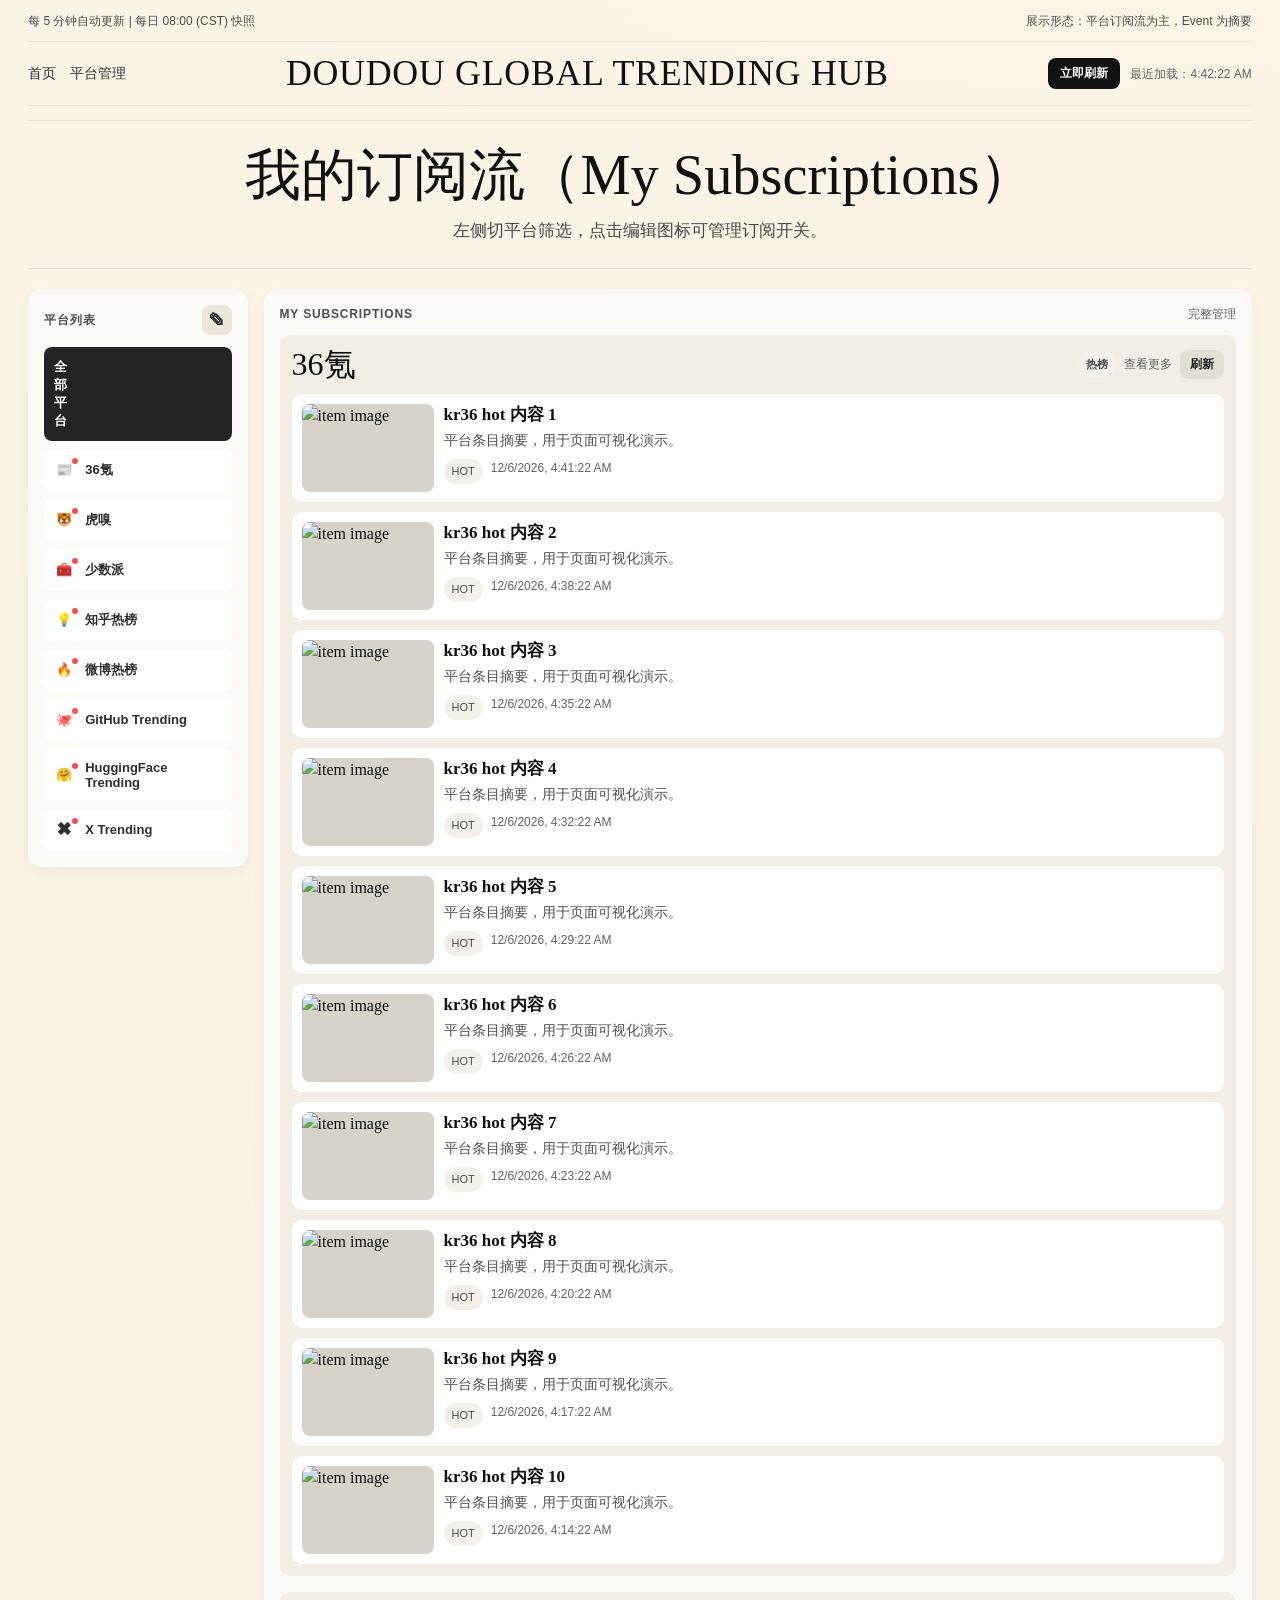
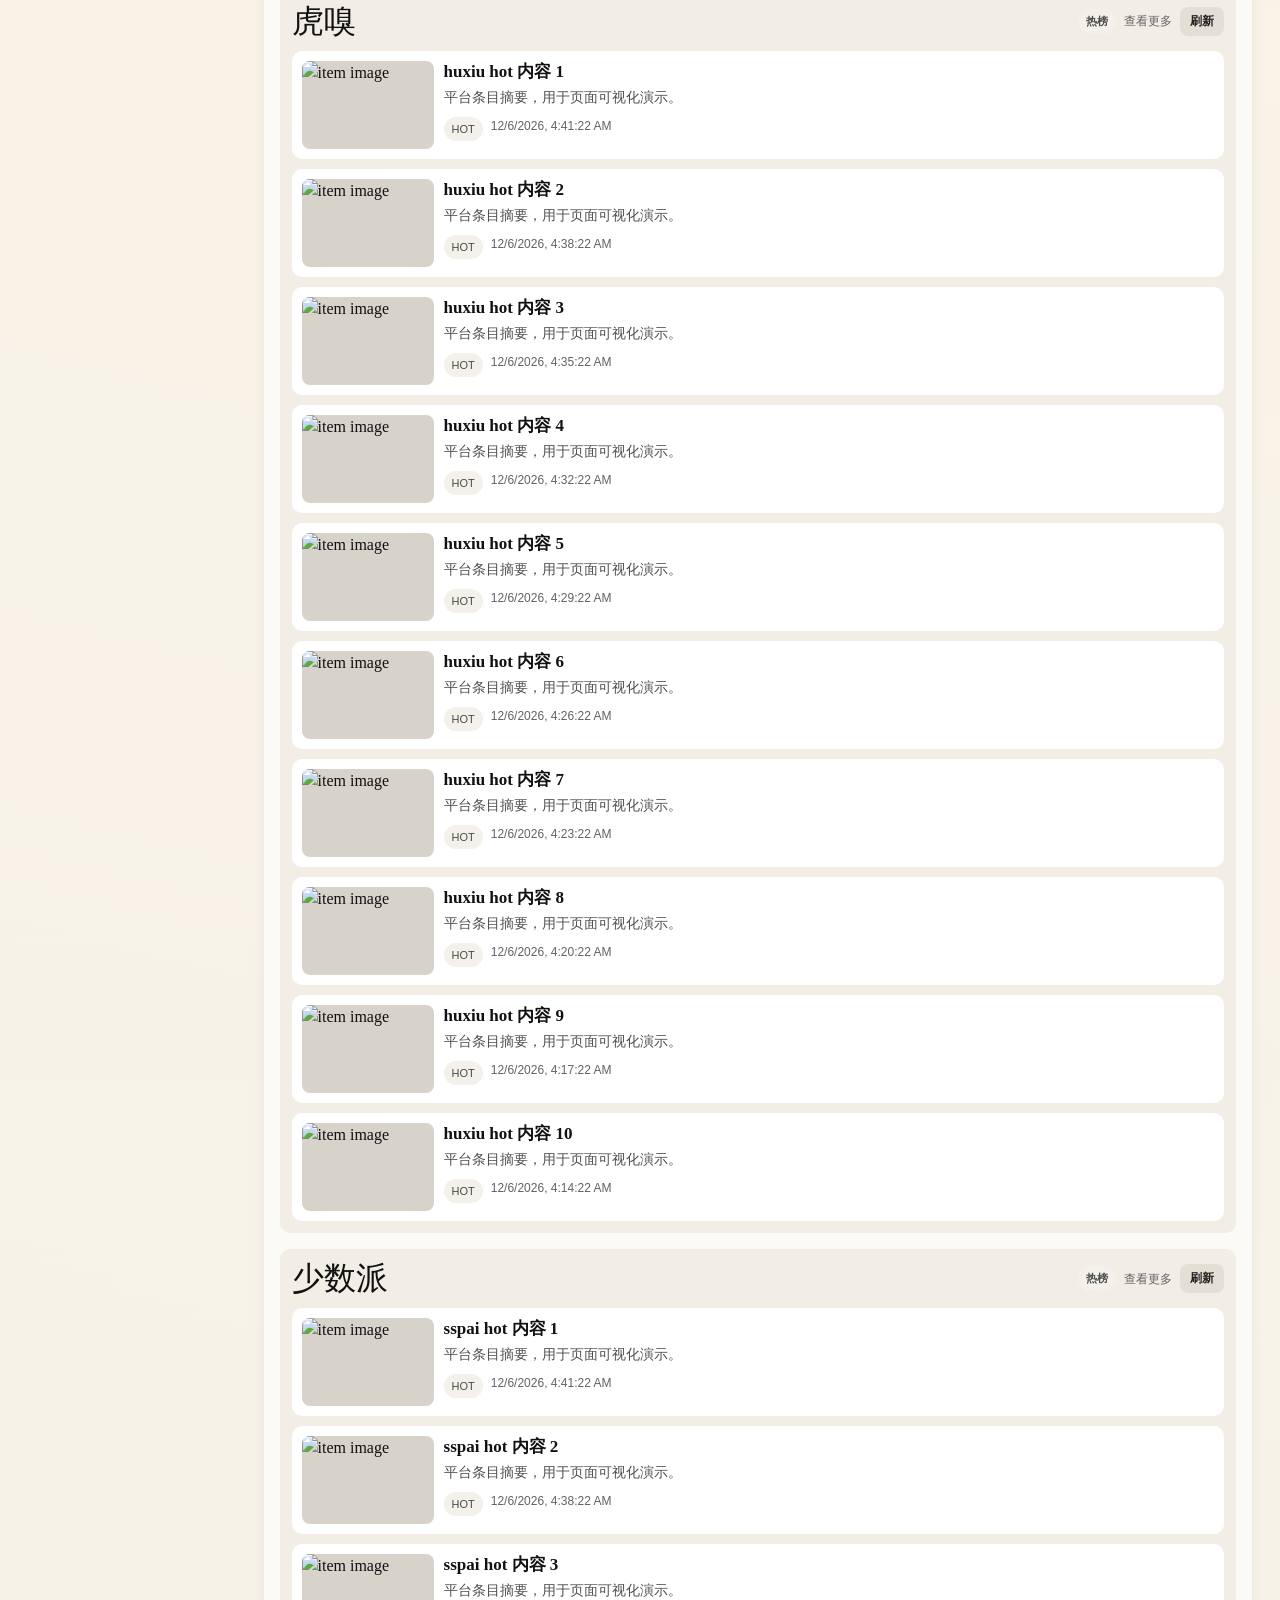
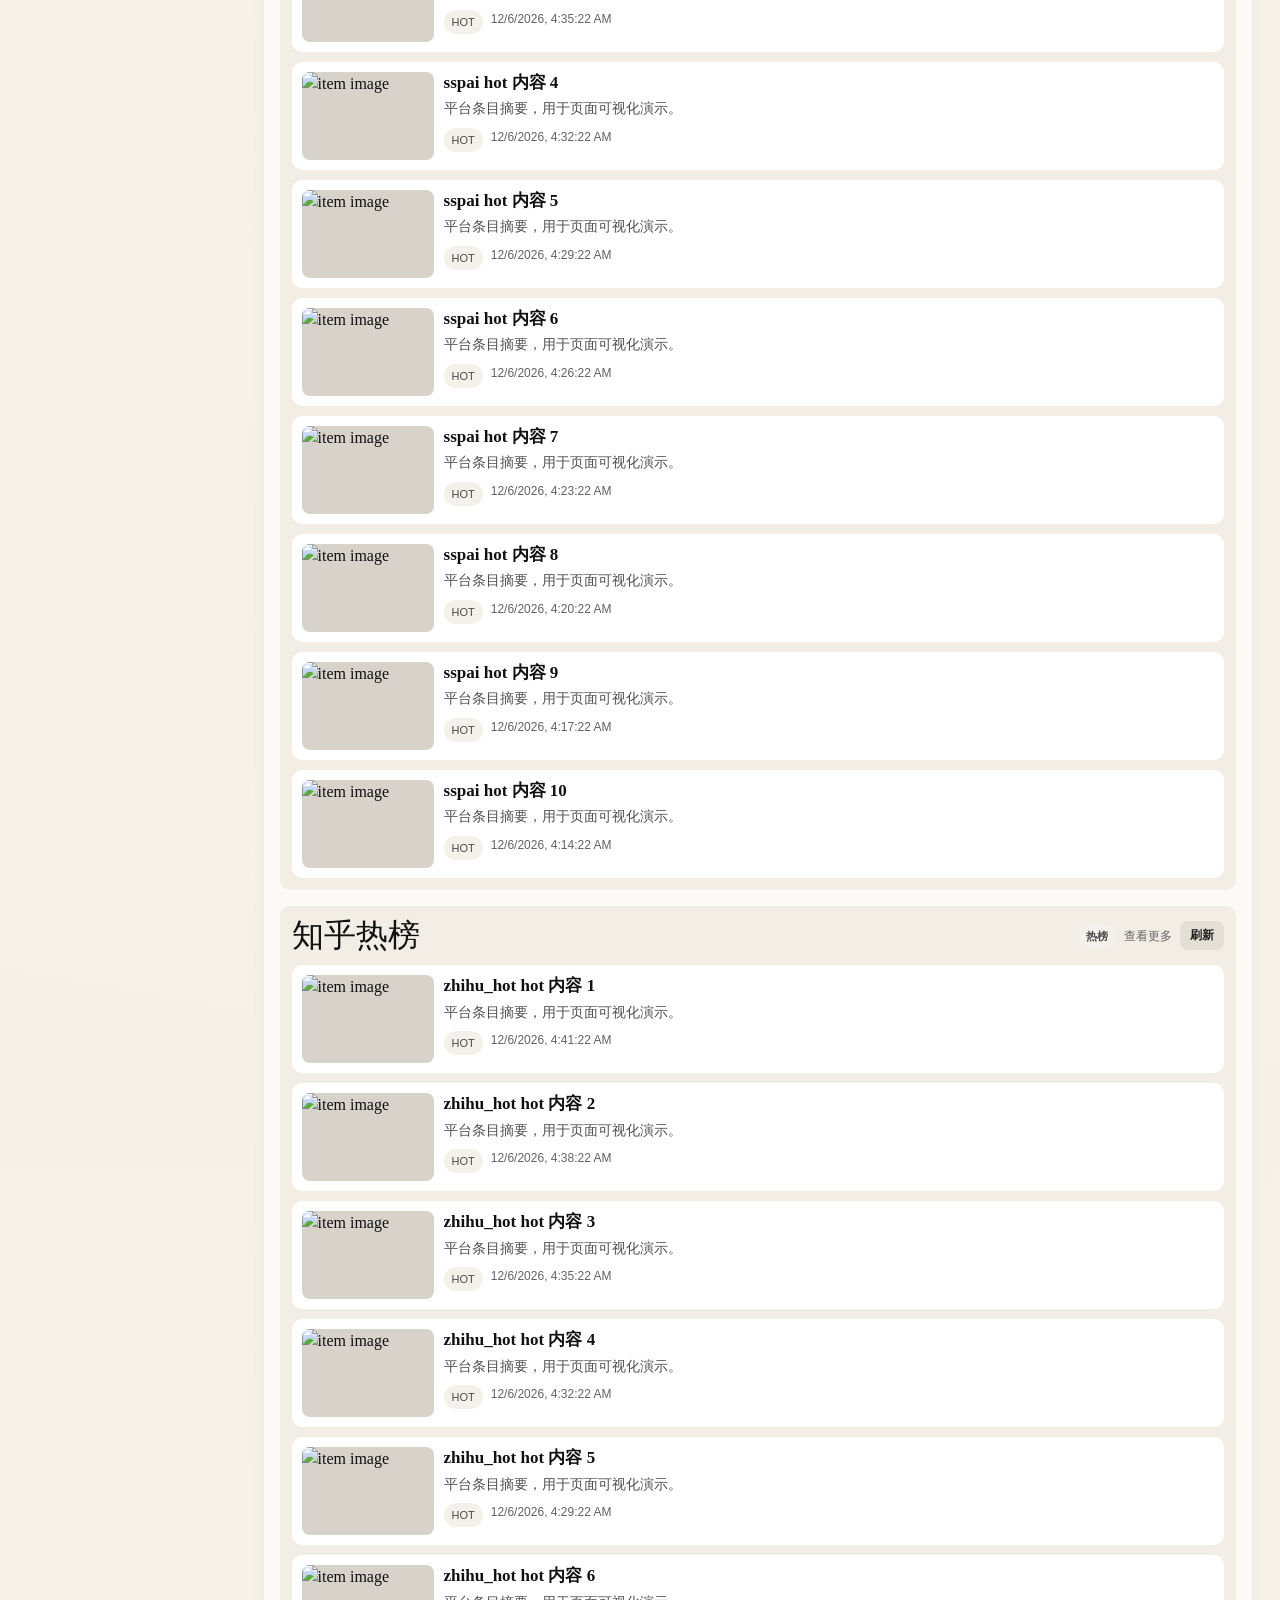
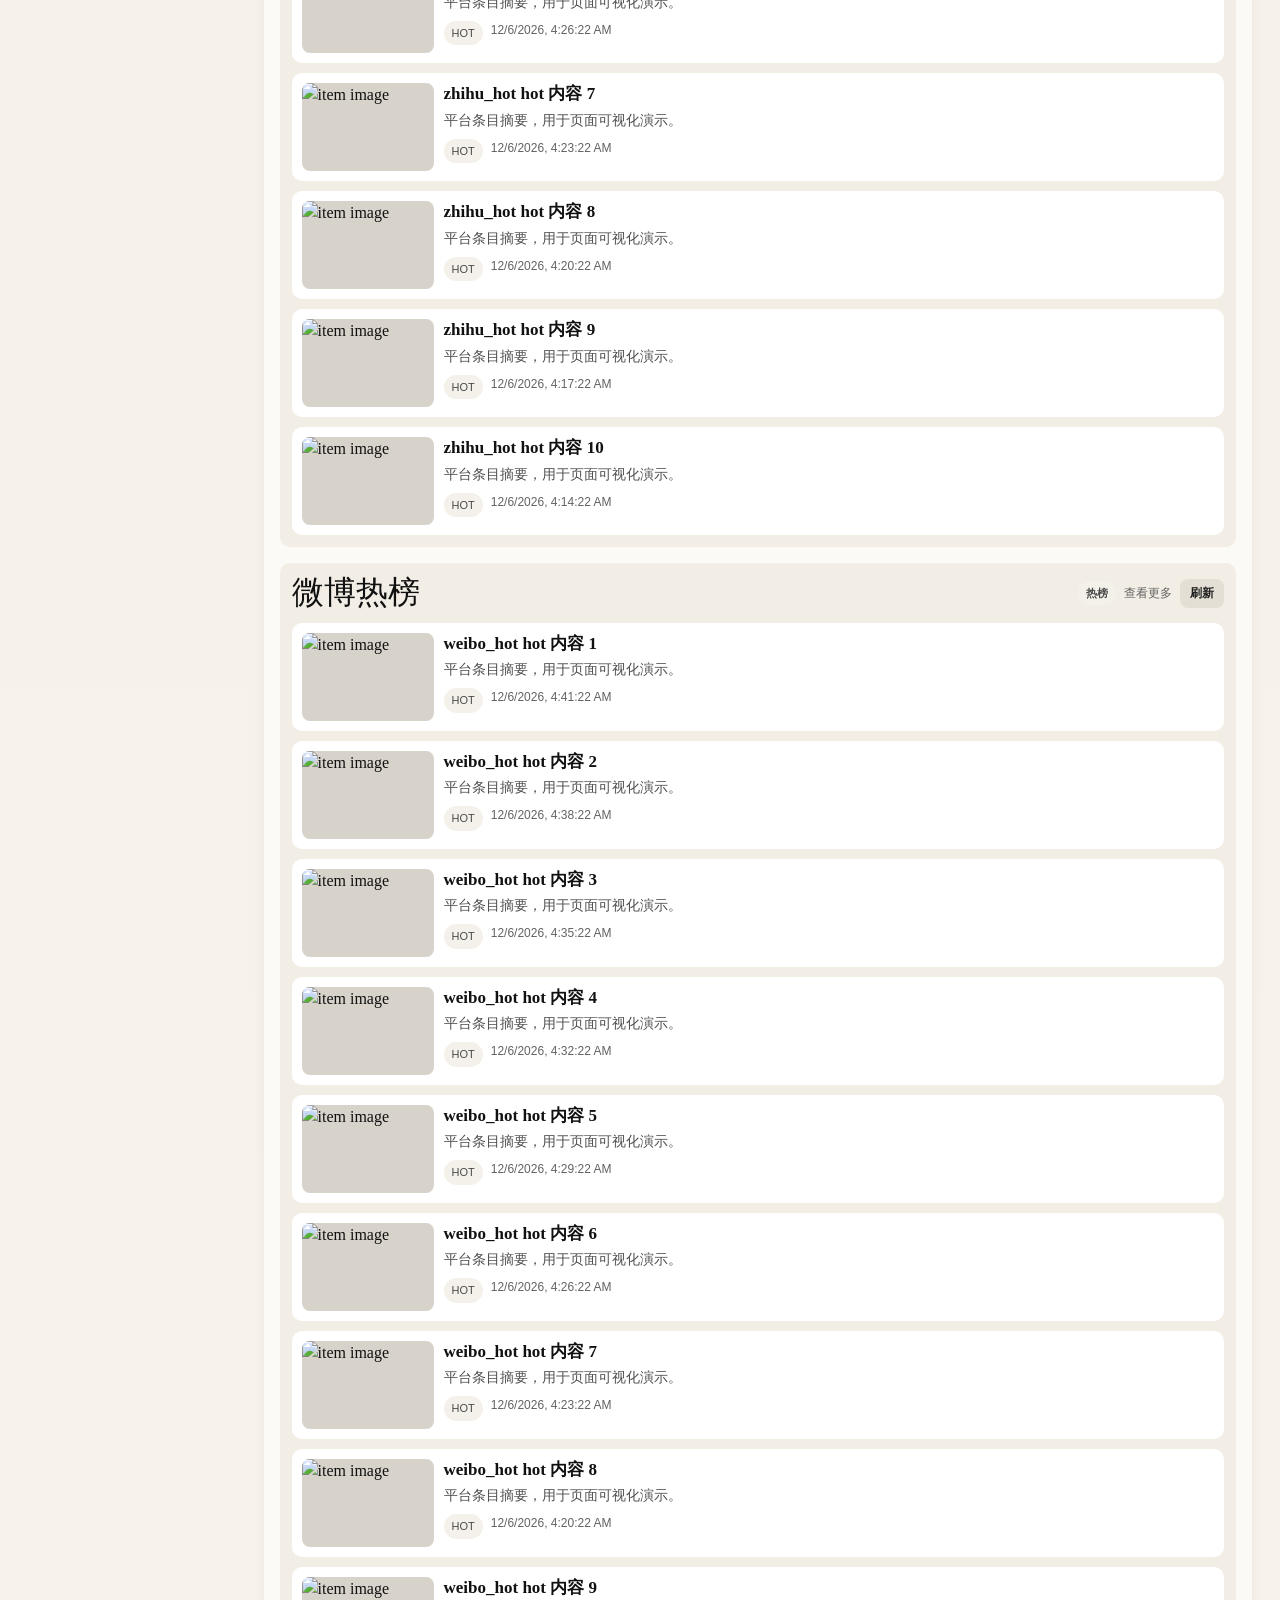
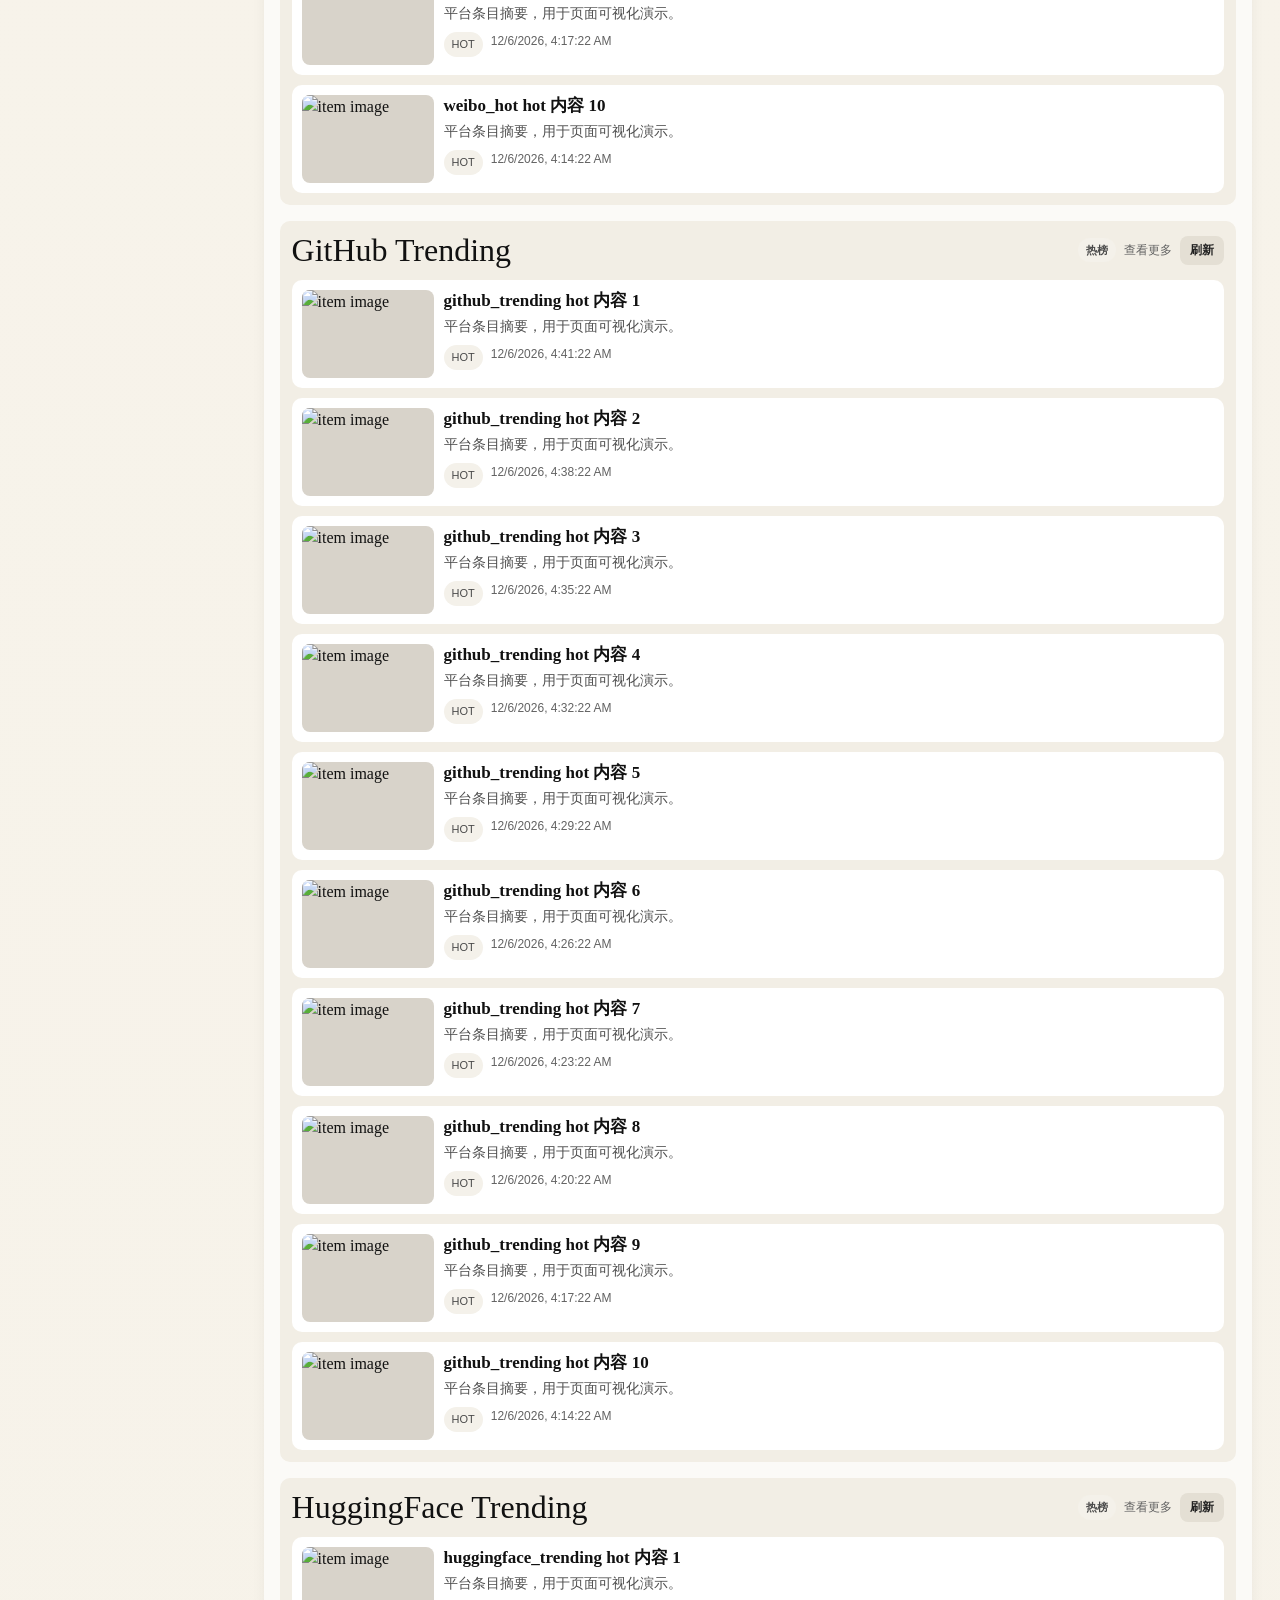
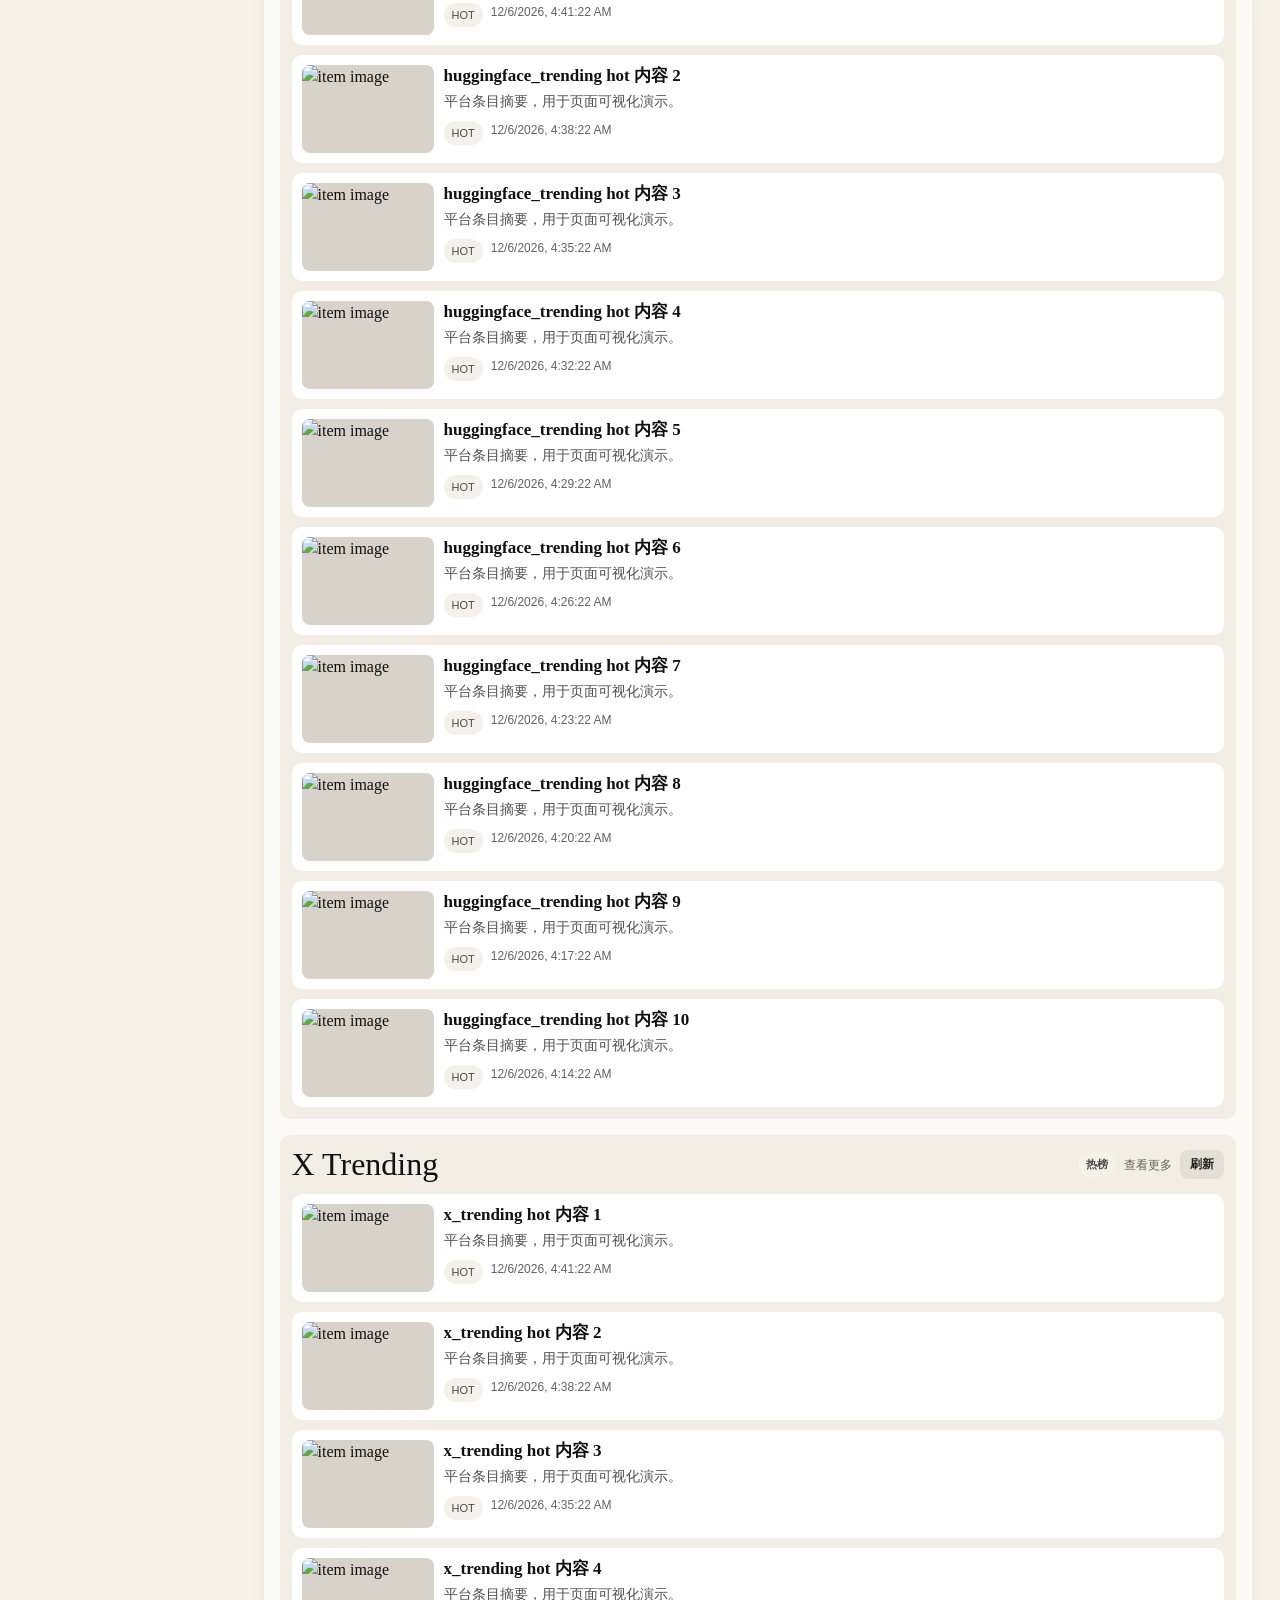
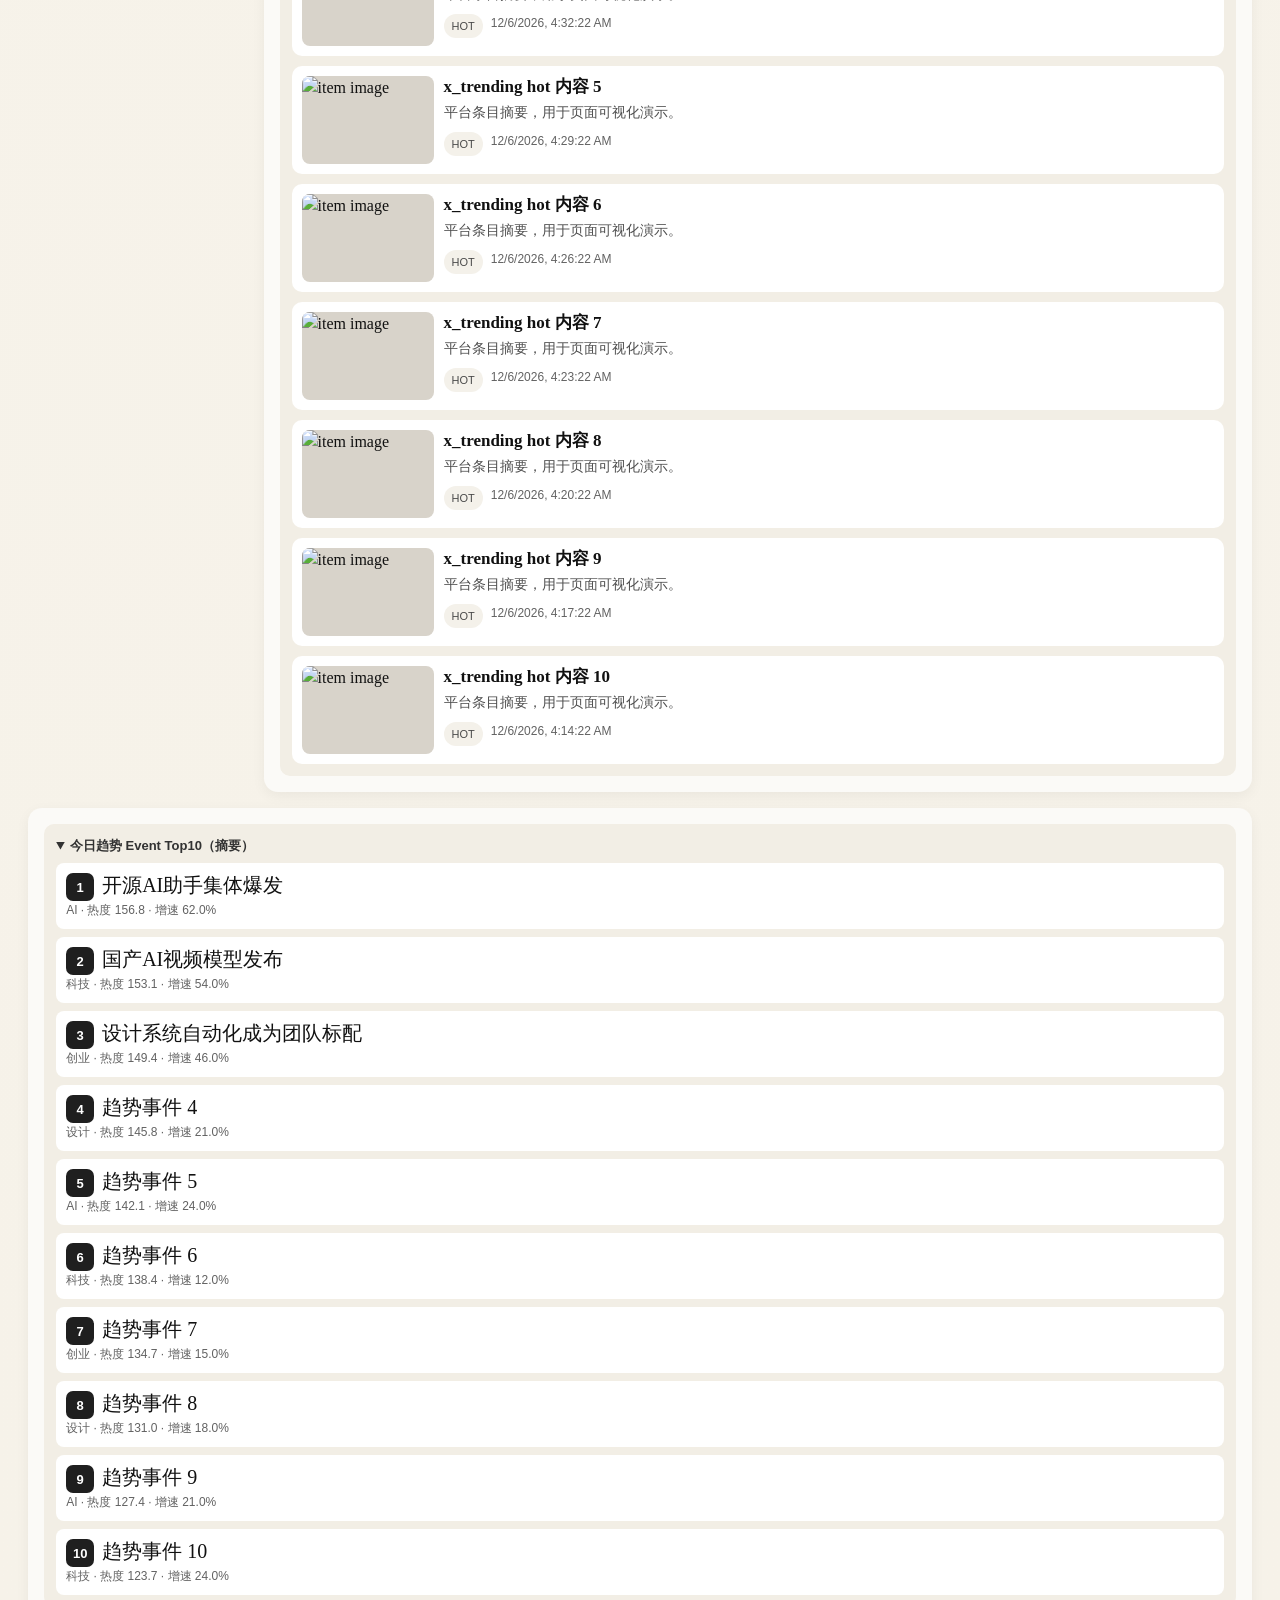
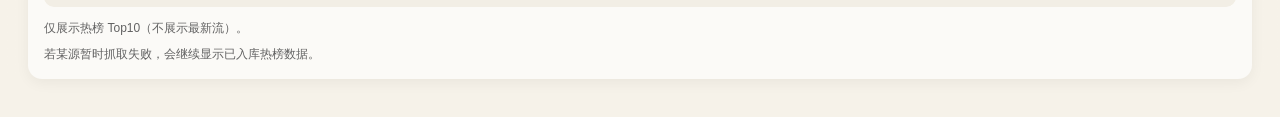
==== commit ac4a9fc5: "feat(sources): add real-source availability checks and unavailable badges" ====
--- a/frontend/public/index.html
+++ b/frontend/public/index.html
@@ -97,6 +97,10 @@
       activeSource: 'all',
     };
 
+    function isUnavailable(source) {
+      return (source?.availability_status || 'unknown') === 'unavailable';
+    }
+
     function emitHomeDirty() {
       localStorage.setItem('trend-radar-home-dirty', String(Date.now()));
     }
@@ -179,7 +183,10 @@
               <span>${iconMap[s.id] || '🧩'}</span>
               ${hasNewForSource(s.id) ? '<i class="new-dot" title="有新内容"></i>' : ''}
             </span>
-            <span>${s.name}</span>
+            <span>
+              ${s.name}
+              ${isUnavailable(s) ? '<em class="availability-inline">暂不可用</em>' : ''}
+            </span>
           </button>
         `).join('')}
       `;
@@ -227,12 +234,17 @@
       root.innerHTML = sections.map((s) => {
         const hotItems = (s.items || []).filter((x) => (x.mode || 'hot') === 'hot').slice(0, 10);
         const content = renderSectionList(hotItems);
+        const unavailable = (s.availability_status || 'unknown') === 'unavailable';
+        const availabilityHint = unavailable
+          ? `<span class="tag tag-unavailable" title="${sanitizeText(s.availability_message || '抓取失败')}">暂不可用</span>`
+          : '';
 
         return `
           <section class="source-section" data-source-id="${s.source_id}">
             <div class="section-header-row">
               <h4>${s.source_name}</h4>
               <div class="section-actions">
+                ${availabilityHint}
                 <span class="tag mode-tag">${modeLabel.hot}</span>
                 <a class="small" href="/platform/${encodeURIComponent(s.source_id)}">查看更多</a>
                 <button class="ghost-btn" data-source-refresh="${s.source_id}">刷新</button>
--- a/frontend/public/styles.css
+++ b/frontend/public/styles.css
@@ -298,6 +298,18 @@
   font-family: "IBM Plex Sans", "Segoe UI", sans-serif;
 }
 
+.tag-unavailable {
+  background: #fdeced;
+  color: #9f1d24;
+}
+
+.availability-inline {
+  margin-left: 6px;
+  font-style: normal;
+  font-size: 11px;
+  color: #9f1d24;
+}
+
 .mode-tag {
   font-weight: 700;
 }
